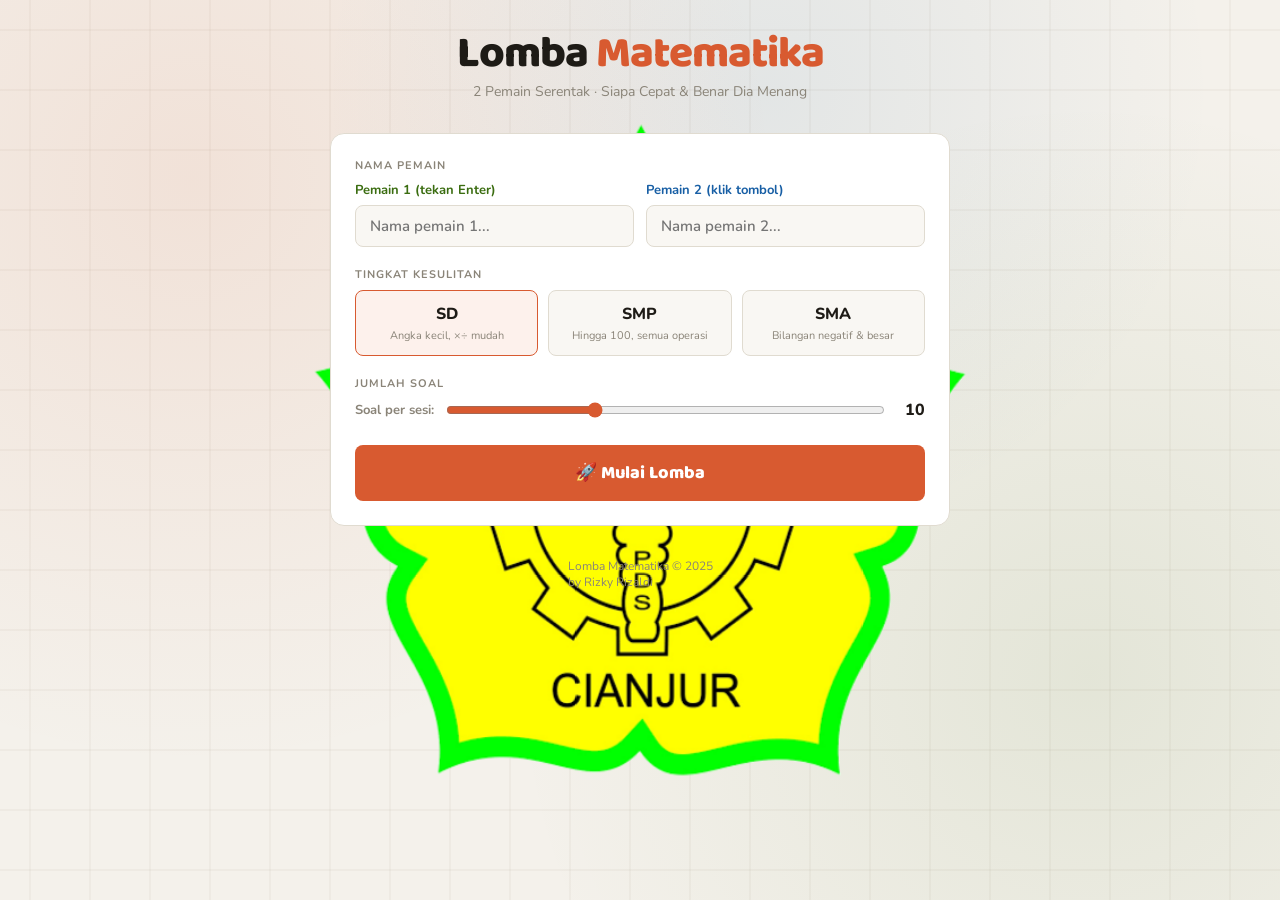
==== index.html @ 69405407 "Update index.html" ====
<!DOCTYPE html>
<html lang="id">
<head>
  <meta charset="UTF-8" />
  <meta name="viewport" content="width=device-width, initial-scale=1.0" />
  <title>Lomba Matematika</title>
  <link href="https://fonts.googleapis.com/css2?family=Nunito:wght@400;600;700;800;900&family=Baloo+2:wght@700;800&display=swap" rel="stylesheet" />
  <style>
    *, *::before, *::after { box-sizing: border-box; margin: 0; padding: 0; }

    :root {
      --bg:       #f4f1eb;
      --surface:  #ffffff;
      --surface2: #f9f7f3;
      --border:   #e0dbd0;
      --text:     #1e1b16;
      --muted:    #8a8478;
      --p1:       #3B6D11;
      --p1-light: #EAF3DE;
      --p1-mid:   #639922;
      --p2:       #185FA5;
      --p2-light: #E6F1FB;
      --p2-mid:   #378ADD;
      --correct:  #1D9E75;
      --wrong:    #E24B4A;
      --accent:   #D85A30;
      --radius:   14px;
      --radius-sm:8px;
    }

    body {
      font-family: 'Nunito', sans-serif;
      background-color: #f4f1eb;
      background-image:
        radial-gradient(circle at 15% 20%, rgba(216,90,48,0.10) 0%, transparent 45%),
        radial-gradient(circle at 85% 75%, rgba(59,109,17,0.09) 0%, transparent 45%),
        radial-gradient(circle at 60% 10%, rgba(24,95,165,0.08) 0%, transparent 40%),
        url("data:image/svg+xml,%3Csvg width='60' height='60' viewBox='0 0 60 60' xmlns='http://www.w3.org/2000/svg'%3E%3Cg fill='none' stroke='%23c9c3b5' stroke-width='0.7' stroke-opacity='0.45'%3E%3Cpath d='M0 30h60M30 0v60'/%3E%3C/g%3E%3C/svg%3E");
      color: var(--text);
      min-height: 100vh;
      display: flex;
      flex-direction: column;
      align-items: center;
      padding: 2rem 1rem 4rem;
    }

    header { text-align: center; margin-bottom: 2rem; }
    header h1 {
      font-family: 'Baloo 2', cursive;
      font-size: clamp(26px, 6vw, 44px);
      font-weight: 800;
      letter-spacing: -1px;
      line-height: 1;
    }
    header h1 span { color: var(--accent); }
    header p { font-size: 14px; color: var(--muted); margin-top: 6px; }

    .card {
      background: var(--surface);
      border: 1px solid var(--border);
      border-radius: var(--radius);
      padding: 1.5rem;
      width: 100%;
      max-width: 620px;
    }

    .section-label {
      font-size: 11px; font-weight: 700;
      text-transform: uppercase; letter-spacing: 0.09em;
      color: var(--muted); margin-bottom: 8px;
    }

    input[type="text"], input[type="number"] {
      width: 100%; padding: 10px 14px;
      font-family: 'Nunito', sans-serif; font-size: 15px; font-weight: 600;
      border: 1.5px solid var(--border); border-radius: var(--radius-sm);
      background: var(--surface2); color: var(--text);
      outline: none; transition: border-color 0.15s;
    }
    input[type="text"]:focus, input[type="number"]:focus { border-color: var(--accent); }
    input[type="range"] { flex:1; accent-color: var(--accent); cursor: pointer; }

    /* SETUP */
    .name-row { display:grid; grid-template-columns:1fr 1fr; gap:12px; margin-bottom:1.25rem; }
    .name-col label { display:block; font-size:13px; font-weight:700; margin-bottom:6px; }
    .name-col.p1 label { color:var(--p1); }
    .name-col.p2 label { color:var(--p2); }

    .level-grid { display:grid; grid-template-columns:repeat(3,1fr); gap:10px; margin-bottom:1.25rem; }
    .level-btn {
      border:1.5px solid var(--border); border-radius:var(--radius-sm);
      padding:12px 8px; cursor:pointer; text-align:center;
      background:var(--surface2); transition:all 0.15s; user-select:none;
    }
    .level-btn:hover { border-color:#aaa; background:#f0ede6; }
    .level-btn.selected { border-color:var(--accent); background:#fdf1ec; }
    .level-btn .lvl-name { font-size:16px; font-weight:800; }
    .level-btn .lvl-desc { font-size:11px; color:var(--muted); margin-top:3px; line-height:1.4; }

    .rounds-row { display:flex; align-items:center; gap:12px; margin-bottom:1.5rem; }
    .rounds-row label { font-size:13px; font-weight:700; color:var(--muted); white-space:nowrap; }
    .rounds-val { font-size:16px; font-weight:800; min-width:28px; text-align:right; }

    .btn-primary {
      width:100%; padding:14px;
      font-family:'Baloo 2',cursive; font-size:18px; font-weight:800;
      color:#fff; background:var(--accent); border:none;
      border-radius:var(--radius-sm); cursor:pointer;
      transition:background 0.15s, transform 0.1s;
    }
    .btn-primary:hover { background:#c04d26; }
    .btn-primary:active { transform:scale(0.98); }

    /* GAME */
    .score-bar {
      display:grid; grid-template-columns:1fr auto 1fr;
      align-items:center; gap:10px; margin-bottom:1rem;
    }
    .score-cell {
      border-radius:var(--radius-sm); padding:10px 14px;
      text-align:center; border:2px solid transparent;
      transition:border-color 0.25s, background 0.25s;
    }
    .score-cell.p1 { background:var(--p1-light); }
    .score-cell.p2 { background:var(--p2-light); }
    .score-cell.correct-flash { background:#C8EFDF !important; border-color:var(--correct) !important; }
    .score-cell.wrong-flash   { background:#FDDEDE !important; border-color:var(--wrong) !important; }
    .score-cell .sc-name { font-size:13px; font-weight:700; }
    .score-cell.p1 .sc-name { color:var(--p1); }
    .score-cell.p2 .sc-name { color:var(--p2); }
    .score-cell .sc-num { font-family:'Baloo 2',cursive; font-size:38px; font-weight:800; line-height:1.1; }

    .vs-box { font-family:'Baloo 2',cursive; font-size:20px; font-weight:800; color:var(--muted); text-align:center; }

    .question-area {
      background:var(--surface2); border:1px solid var(--border);
      border-radius:var(--radius); padding:1.25rem 1.5rem;
      text-align:center; margin-bottom:0.75rem;
    }
    .round-info { font-size:12px; color:var(--muted); margin-bottom:6px; }
    .question-text {
      font-family:'Baloo 2',cursive;
      font-size:clamp(30px, 9vw, 46px);
      font-weight:800; margin-bottom:12px;
    }
    .timer-bg { height:8px; background:var(--border); border-radius:4px; overflow:hidden; }
    .timer-fill { height:100%; background:var(--correct); border-radius:4px; transition:width 0.1s linear, background 0.3s; }
    .timer-fill.danger { background:var(--wrong); }

    .feedback {
      min-height:22px; text-align:center;
      font-size:14px; font-weight:700; color:var(--muted);
      margin-bottom:0.75rem;
    }

    /* DUAL ANSWER */
    .dual-answer { display:grid; grid-template-columns:1fr 1fr; gap:12px; }

    .answer-col { display:flex; flex-direction:column; gap:8px; }

    .answer-col-label {
      font-size:12px; font-weight:800;
      text-transform:uppercase; letter-spacing:0.07em;
      text-align:center;
    }
    .answer-col.p1 .answer-col-label { color:var(--p1); }
    .answer-col.p2 .answer-col-label { color:var(--p2); }

    .answer-col input {
      font-size:22px; font-weight:800;
      text-align:center; padding:12px 8px;
    }
    .answer-col.p1 input:focus { border-color:var(--p1-mid); }
    .answer-col.p2 input:focus { border-color:var(--p2-mid); }

    .btn-submit {
      padding:11px 8px;
      font-family:'Baloo 2',cursive; font-size:15px; font-weight:800;
      color:#fff; border:none; border-radius:var(--radius-sm);
      cursor:pointer; transition:background 0.15s, transform 0.1s;
    }
    .btn-submit:active { transform:scale(0.97); }
    .answer-col.p1 .btn-submit { background:var(--p1); }
    .answer-col.p1 .btn-submit:hover { background:#2d5209; }
    .answer-col.p2 .btn-submit { background:var(--p2); }
    .answer-col.p2 .btn-submit:hover { background:#0e4880; }
    .btn-submit:disabled { opacity:0.38; cursor:default; }

    .key-hint { font-size:11px; color:var(--muted); text-align:center; font-weight:600; }

    /* RESULT */
    .winner-section { text-align:center; padding:1rem 0 1.25rem; }
    .trophy { font-size:48px; margin-bottom:8px; }
    .winner-name { font-family:'Baloo 2',cursive; font-size:28px; font-weight:800; }
    .winner-sub { font-size:14px; color:var(--muted); margin-top:4px; }
    .divider { border:none; border-top:1px solid var(--border); margin:1rem 0; }

    .result-scores { display:grid; grid-template-columns:1fr 1fr; gap:12px; margin-bottom:1rem; }
    .result-panel {
      border-radius:var(--radius-sm); padding:1rem;
      text-align:center; border:2px solid transparent;
    }
    .result-panel.p1 { background:var(--p1-light); }
    .result-panel.p2 { background:var(--p2-light); }
    .result-panel.winner-panel.p1 { border-color:var(--p1-mid); }
    .result-panel.winner-panel.p2 { border-color:var(--p2-mid); }
    .result-panel .rp-name { font-size:13px; font-weight:700; }
    .result-panel.p1 .rp-name { color:var(--p1); }
    .result-panel.p2 .rp-name { color:var(--p2); }
    .result-panel .rp-score { font-family:'Baloo 2',cursive; font-size:40px; font-weight:800; }
    .result-panel .rp-label { font-size:11px; color:var(--muted); font-weight:600; }

    .history-title { font-size:12px; font-weight:700; text-transform:uppercase; letter-spacing:0.07em; color:var(--muted); margin-bottom:8px; }
    .history-list {
      max-height:220px; overflow-y:auto;
      border:1px solid var(--border); border-radius:var(--radius-sm);
      margin-bottom:1rem;
    }
    .history-item {
      display:grid;
      grid-template-columns: 1.8rem 1fr 5.5rem 5.5rem;
      align-items:center; gap:6px;
      padding:7px 12px; font-size:12px; font-weight:600;
      border-bottom:1px solid var(--border);
    }
    .history-item:last-child { border-bottom:none; }
    .history-item:nth-child(even) { background:var(--surface2); }
    .hi-round { color:var(--muted); }
    .hi-cell {
      text-align:center; padding:3px 6px;
      border-radius:4px; font-size:11px; font-weight:800;
    }
    .hi-correct { background:var(--p1-light); color:var(--p1); }
    .hi-wrong   { background:#FDDEDE; color:var(--wrong); }
    .hi-none    { background:var(--surface2); color:var(--muted); }
    .hi-win     { background:#fff3cd; color:#7a5a00; }

    footer { margin-top:2rem; font-size:12px; color:var(--muted); }

    @media (max-width:420px) {
      .name-row, .level-grid { grid-template-columns:1fr; }
      .dual-answer { grid-template-columns:1fr; }
      .history-item { grid-template-columns:1.5rem 1fr 4.5rem 4.5rem; }
    }

    body::before {
      content: '';
      position: fixed;
      inset: 0;
      background-image: url('[data-uri]');
      background-repeat: no-repeat;
      background-size: 650px 650px;
      background-position: center center;
      opacity: 1;
      pointer-events: none;
      z-index: 0;
    }
    body > * { position: relative; z-index: 1; }
  </style>
</head>
<body>

<header>
  <h1>Lomba <span>Matematika</span></h1>
  <p>2 Pemain Serentak · Siapa Cepat &amp; Benar Dia Menang</p>
</header>

<!-- ── SETUP ── -->
<div class="card" id="screen-setup">
  <p class="section-label">Nama Pemain</p>
  <div class="name-row">
    <div class="name-col p1">
      <label>Pemain 1 (tekan Enter)</label>
      <input type="text" id="name1" placeholder="Nama pemain 1..." />
    </div>
    <div class="name-col p2">
      <label>Pemain 2 (klik tombol)</label>
      <input type="text" id="name2" placeholder="Nama pemain 2..." />
    </div>
  </div>

  <p class="section-label">Tingkat Kesulitan</p>
  <div class="level-grid">
    <div class="level-btn selected" id="lvl-sd" onclick="selectLevel('sd')">
      <div class="lvl-name">SD</div>
      <div class="lvl-desc">Angka kecil, ×÷ mudah</div>
    </div>
    <div class="level-btn" id="lvl-smp" onclick="selectLevel('smp')">
      <div class="lvl-name">SMP</div>
      <div class="lvl-desc">Hingga 100, semua operasi</div>
    </div>
    <div class="level-btn" id="lvl-sma" onclick="selectLevel('sma')">
      <div class="lvl-name">SMA</div>
      <div class="lvl-desc">Bilangan negatif &amp; besar</div>
    </div>
  </div>

  <p class="section-label">Jumlah Soal</p>
  <div class="rounds-row">
    <label>Soal per sesi:</label>
    <input type="range" id="rounds-slider" min="5" max="20" step="5" value="10"
           oninput="document.getElementById('rounds-out').textContent=this.value" />
    <span class="rounds-val" id="rounds-out">10</span>
  </div>

  <button class="btn-primary" onclick="startGame()">🚀 Mulai Lomba</button>
</div>

<!-- ── GAME ── -->
<div class="card" id="screen-game" style="display:none;">

  <div class="score-bar">
    <div class="score-cell p1" id="panel1">
      <p class="sc-name" id="panel-name1">Pemain 1</p>
      <p class="sc-num" id="score1">0</p>
    </div>
    <div class="vs-box">VS</div>
    <div class="score-cell p2" id="panel2">
      <p class="sc-name" id="panel-name2">Pemain 2</p>
      <p class="sc-num" id="score2">0</p>
    </div>
  </div>

  <div class="question-area">
    <p class="round-info" id="round-info">Soal 1 / 10</p>
    <p class="question-text" id="question-text">?</p>
    <div class="timer-bg"><div class="timer-fill" id="timer-fill" style="width:100%"></div></div>
  </div>

  <p class="feedback" id="feedback"></p>

  <div class="dual-answer">
    <!-- Player 1 -->
    <div class="answer-col p1">
      <p class="answer-col-label" id="col-label1">Pemain 1</p>
      <input type="number" id="input1" placeholder="Jawaban..." autocomplete="off"
             onkeydown="if(event.key==='Enter') submitAnswer(0)" />
      <button class="btn-submit" id="btn1" onclick="submitAnswer(0)">✓ Jawab</button>
      <p class="key-hint">tekan Enter untuk menjawab</p>
    </div>
    <!-- Player 2 -->
    <div class="answer-col p2">
      <p class="answer-col-label" id="col-label2">Pemain 2</p>
      <input type="number" id="input2" placeholder="Jawaban..." autocomplete="off"
             onkeydown="if(event.key==='Enter') submitAnswer(1)" />
      <button class="btn-submit" id="btn2" onclick="submitAnswer(1)">✓ Jawab</button>
      <p class="key-hint">klik tombol untuk menjawab</p>
    </div>
  </div>
</div>

<!-- ── RESULT ── -->
<div class="card" id="screen-result" style="display:none;">
  <div class="winner-section">
    <div class="trophy" id="trophy-icon">🏆</div>
    <p class="winner-name" id="winner-name">—</p>
    <p class="winner-sub" id="winner-sub">—</p>
  </div>
  <hr class="divider" />
  <div class="result-scores">
    <div class="result-panel p1" id="res-panel1">
      <p class="rp-name" id="res-name1">P1</p>
      <p class="rp-score" id="res-score1">0</p>
      <p class="rp-label">poin</p>
    </div>
    <div class="result-panel p2" id="res-panel2">
      <p class="rp-name" id="res-name2">P2</p>
      <p class="rp-score" id="res-score2">0</p>
      <p class="rp-label">poin</p>
    </div>
  </div>

  <p class="history-title">Riwayat Per Soal</p>
  <div class="history-list" id="history-list"></div>

  <button class="btn-primary" onclick="resetGame()">🔄 Main Lagi</button>
</div>

<footer>Lomba Matematika &copy; 2025<br>by Rizky Rizaldi</footer>

<script>
  var level        = 'sd';
  var totalRounds  = 10;
  var scores       = [0, 0];
  var names        = ['Pemain 1', 'Pemain 2'];
  var currentRound = 0;
  var correctAnswer= 0;
  var timerInterval= null;
  var timeLeft     = 0;
  var maxTime      = 15;
  var gameHistory  = [];
  var answered     = [null, null]; // null | 'correct' | 'wrong'
  var roundDone    = false;

  // ── AUDIO ──────────────────────────────────────────────────────────────────
  var audioCtx = null;
  function getAudioCtx() {
    if (!audioCtx) audioCtx = new (window.AudioContext || window.webkitAudioContext)();
    return audioCtx;
  }

  function playCorrect() {
    var ctx = getAudioCtx();
    [[523.25, 0, 0.08], [783.99, 0.09, 0.18], [1046.5, 0.2, 0.38]].forEach(function(n) {
      var osc = ctx.createOscillator();
      var gain = ctx.createGain();
      osc.connect(gain); gain.connect(ctx.destination);
      osc.type = 'sine';
      osc.frequency.setValueAtTime(n[0], ctx.currentTime + n[1]);
      gain.gain.setValueAtTime(0.35, ctx.currentTime + n[1]);
      gain.gain.exponentialRampToValueAtTime(0.001, ctx.currentTime + n[2]);
      osc.start(ctx.currentTime + n[1]);
      osc.stop(ctx.currentTime + n[2]);
    });
  }

  function playWrong() {
    var ctx = getAudioCtx();
    [[220, 0, 0.12], [180, 0.1, 0.28]].forEach(function(n) {
      var osc = ctx.createOscillator();
      var gain = ctx.createGain();
      osc.connect(gain); gain.connect(ctx.destination);
      osc.type = 'sawtooth';
      osc.frequency.setValueAtTime(n[0], ctx.currentTime + n[1]);
      gain.gain.setValueAtTime(0.25, ctx.currentTime + n[1]);
      gain.gain.exponentialRampToValueAtTime(0.001, ctx.currentTime + n[2]);
      osc.start(ctx.currentTime + n[1]);
      osc.stop(ctx.currentTime + n[2]);
    });
  }

  function playTimeUp() {
    var ctx = getAudioCtx();
    [[440, 0, 0.15], [349.23, 0.18, 0.4]].forEach(function(n) {
      var osc = ctx.createOscillator();
      var gain = ctx.createGain();
      osc.connect(gain); gain.connect(ctx.destination);
      osc.type = 'triangle';
      osc.frequency.setValueAtTime(n[0], ctx.currentTime + n[1]);
      gain.gain.setValueAtTime(0.28, ctx.currentTime + n[1]);
      gain.gain.exponentialRampToValueAtTime(0.001, ctx.currentTime + n[2]);
      osc.start(ctx.currentTime + n[1]);
      osc.stop(ctx.currentTime + n[2]);
    });
  }
  // ───────────────────────────────────────────────────────────────────────────


  function selectLevel(l) {
    level = l;
    ['sd','smp','sma'].forEach(function(x) {
      document.getElementById('lvl-'+x).classList.remove('selected');
    });
    document.getElementById('lvl-'+l).classList.add('selected');
  }

  function startGame() {
    names[0]     = document.getElementById('name1').value.trim() || 'Pemain 1';
    names[1]     = document.getElementById('name2').value.trim() || 'Pemain 2';
    totalRounds  = parseInt(document.getElementById('rounds-slider').value);
    scores       = [0, 0];
    currentRound = 0;
    gameHistory  = [];

    document.getElementById('panel-name1').textContent = names[0];
    document.getElementById('panel-name2').textContent = names[1];
    document.getElementById('col-label1').textContent  = names[0];
    document.getElementById('col-label2').textContent  = names[1];
    document.getElementById('score1').textContent = '0';
    document.getElementById('score2').textContent = '0';

    showScreen('screen-game');
    nextQuestion();
  }

  function rand(min, max) { return Math.floor(Math.random()*(max-min+1))+min; }

  function generateQuestion() {
    var ops = ['+','-','×','÷'];
    var op  = ops[Math.floor(Math.random()*4)];
    var a, b, ans;
    if (level === 'sd') {
      if (op==='+')      { a=rand(1,20);  b=rand(1,20);  ans=a+b; }
      else if (op==='-') { a=rand(5,20);  b=rand(1,a);   ans=a-b; }
      else if (op==='×') { a=rand(1,9);   b=rand(1,9);   ans=a*b; }
      else               { b=rand(1,9);   ans=rand(1,9); a=b*ans; }
    } else if (level === 'smp') {
      if (op==='+')      { a=rand(10,100); b=rand(10,100); ans=a+b; }
      else if (op==='-') { a=rand(20,100); b=rand(10,a);   ans=a-b; }
      else if (op==='×') { a=rand(2,15);   b=rand(2,15);   ans=a*b; }
      else               { b=rand(2,12);   ans=rand(2,12); a=b*ans; }
    } else {
      if (op==='+')      { a=rand(-50,100); b=rand(-50,100); ans=a+b; }
      else if (op==='-') { a=rand(-50,100); b=rand(-50,100); ans=a-b; }
      else if (op==='×') { a=rand(-15,15);  b=rand(-15,15);  ans=a*b; }
      else               { b=rand(2,15);    ans=rand(-12,12); a=b*ans; }
    }
    return { text: a+' '+op+' '+b+' = ?', answer: ans };
  }

  function nextQuestion() {
    if (currentRound >= totalRounds) { showResult(); return; }
    var q     = generateQuestion();
    correctAnswer = q.answer;
    currentRound++;
    answered  = [null, null];
    roundDone = false;

    document.getElementById('round-info').textContent    = 'Soal '+currentRound+' / '+totalRounds;
    document.getElementById('question-text').textContent = q.text;
    document.getElementById('feedback').textContent      = '';
    document.getElementById('feedback').style.color      = '';

    for (var i = 0; i < 2; i++) {
      var inp = document.getElementById('input'+(i+1));
      var btn = document.getElementById('btn'+(i+1));
      inp.value         = '';
      inp.disabled      = false;
      inp.style.borderColor = '';
      inp.style.background  = '';
      btn.disabled      = false;
      btn.textContent   = '✓ Jawab';
    }
    document.getElementById('panel1').className = 'score-cell p1';
    document.getElementById('panel2').className = 'score-cell p2';

    document.getElementById('input1').focus();
    startTimer();
  }

  function startTimer() {
    clearInterval(timerInterval);
    maxTime  = level==='sd' ? 20 : level==='smp' ? 15 : 12;
    timeLeft = maxTime;
    var fill = document.getElementById('timer-fill');
    fill.style.width = '100%';
    fill.classList.remove('danger');

    timerInterval = setInterval(function() {
      timeLeft -= 0.1;
      var pct = Math.max(0, (timeLeft/maxTime)*100);
      fill.style.width = pct+'%';
      if (pct < 30) fill.classList.add('danger');
      if (timeLeft <= 0) {
        clearInterval(timerInterval);
        timeUp();
      }
    }, 100);
  }

  function timeUp() {
    if (roundDone) return;
    roundDone = true;

    // kunci semua input langsung
    for (var i = 0; i < 2; i++) {
      if (answered[i] !== 'correct') markPlayer(i, false);
    }

    // tampilkan jawaban sebentar lalu langsung ganti soal
    var fb = document.getElementById('feedback');
    playTimeUp();
    fb.textContent = '⏱ Waktu habis!   |   Jawaban: ' + correctAnswer;
    fb.style.color = 'var(--wrong)';

    gameHistory.push({
      round: currentRound,
      q: document.getElementById('question-text').textContent,
      r: [answered[0], answered[1]],
      winner: null,
      answer: correctAnswer
    });

    setTimeout(function() {
      document.getElementById('panel1').className = 'score-cell p1';
      document.getElementById('panel2').className = 'score-cell p2';
      nextQuestion();
    }, 500);
  }

  function submitAnswer(playerIdx) {
    // Sudah benar sebelumnya? Kunci permanen
    if (answered[playerIdx] === 'correct') return;
    var inp = document.getElementById('input'+(playerIdx+1));
    var val = inp.value.trim();
    if (val === '') return;

    var isCorrect = parseInt(val) === correctAnswer;

    if (isCorrect) {
      playCorrect();
      markPlayer(playerIdx, true);
      clearInterval(timerInterval);
      finishRound(false);
    } else {
      playWrong();
      // Tandai merah sebentar lalu biarkan coba lagi
      inp.style.borderColor = 'var(--wrong)';
      inp.style.background  = '#FCEBEB';
      inp.value = '';
      // Catat sudah pernah salah (untuk riwayat), tapi tetap boleh jawab lagi
      if (answered[playerIdx] === null) answered[playerIdx] = 'wrong';
    }
  }

  function markPlayer(idx, correct) {
    answered[idx] = correct ? 'correct' : 'wrong';
    var inp = document.getElementById('input'+(idx+1));
    var btn = document.getElementById('btn'+(idx+1));
    inp.disabled = true;
    btn.disabled = true;
    inp.style.borderColor = correct ? 'var(--correct)' : 'var(--wrong)';
    inp.style.background  = correct ? '#E1F5EE' : '#FCEBEB';
    btn.textContent = correct ? '✓' : '✗';
    var panel = document.getElementById('panel'+(idx+1));
    panel.classList.add(correct ? 'correct-flash' : 'wrong-flash');
  }

  function finishRound(timeout) {
    if (roundDone) return;
    roundDone = true;

    var p0c = answered[0] === 'correct';
    var p1c = answered[1] === 'correct';
    var winner = null;

    if (p0c && !p1c) { scores[0]++; winner = 0; }
    else if (p1c && !p0c) { scores[1]++; winner = 1; }

    document.getElementById('score1').textContent = scores[0];
    document.getElementById('score2').textContent = scores[1];

    var fb = document.getElementById('feedback');
    if (winner !== null) {
      fb.textContent = '⚡ '+names[winner]+' paling cepat! +1 poin   |   Jawaban: '+correctAnswer;
      fb.style.color = winner===0 ? 'var(--p1)' : 'var(--p2)';
    } else if (p0c && p1c) {
      fb.textContent = '🤝 Dua-duanya benar!   |   Jawaban: '+correctAnswer;
      fb.style.color = 'var(--correct)';
    } else {
      fb.textContent = (timeout ? '⏱ Waktu habis!' : '✗ Dua-duanya salah!') + '   |   Jawaban: '+correctAnswer;
      fb.style.color = 'var(--wrong)';
    }

    // Kunci semua pemain yang belum benar (null = tidak jawab, 'wrong' = masih coba)
    for (var i = 0; i < 2; i++) {
      if (answered[i] !== 'correct') markPlayer(i, false);
    }

    gameHistory.push({
      round: currentRound,
      q: document.getElementById('question-text').textContent,
      r: [answered[0], answered[1]],
      winner: winner,
      answer: correctAnswer
    });

    setTimeout(function() {
      document.getElementById('panel1').className = 'score-cell p1';
      document.getElementById('panel2').className = 'score-cell p2';
      nextQuestion();
    }, 500);
  }

  function showResult() {
    document.getElementById('res-name1').textContent  = names[0];
    document.getElementById('res-name2').textContent  = names[1];
    document.getElementById('res-score1').textContent = scores[0];
    document.getElementById('res-score2').textContent = scores[1];

    var rp1 = document.getElementById('res-panel1');
    var rp2 = document.getElementById('res-panel2');
    rp1.classList.remove('winner-panel');
    rp2.classList.remove('winner-panel');

    var icon, wName, wSub;
    if (scores[0] > scores[1]) {
      icon='🏆'; wName=names[0]+' Menang!';
      wSub='Unggul '+scores[0]+' vs '+scores[1]+' poin';
      rp1.classList.add('winner-panel');
    } else if (scores[1] > scores[0]) {
      icon='🏆'; wName=names[1]+' Menang!';
      wSub='Unggul '+scores[1]+' vs '+scores[0]+' poin';
      rp2.classList.add('winner-panel');
    } else {
      icon='🤝'; wName='Seri!';
      wSub='Kedua pemain sama-sama '+scores[0]+' poin';
    }

    document.getElementById('trophy-icon').textContent = icon;
    document.getElementById('winner-name').textContent  = wName;
    document.getElementById('winner-sub').textContent   = wSub;

    function cell(r, isWinner) {
      if (r === 'correct') return '<span class="hi-cell '+(isWinner?'hi-win':'hi-correct')+'">'+(isWinner?'⚡ Menang':'✓ Benar')+'</span>';
      if (r === 'wrong')   return '<span class="hi-cell hi-wrong">✗ Salah</span>';
      return '<span class="hi-cell hi-none">—</span>';
    }

    var list = document.getElementById('history-list');
    list.innerHTML =
      '<div class="history-item" style="background:var(--surface2);font-size:11px;font-weight:800;">' +
        '<span class="hi-round">#</span>' +
        '<span>Soal</span>' +
        '<span style="text-align:center;color:var(--p1);">'+names[0]+'</span>' +
        '<span style="text-align:center;color:var(--p2);">'+names[1]+'</span>' +
      '</div>' +
      gameHistory.map(function(h) {
        return '<div class="history-item">'+
          '<span class="hi-round">'+h.round+'</span>'+
          '<span style="font-weight:700;">'+h.q+'</span>'+
          cell(h.r[0], h.winner===0)+
          cell(h.r[1], h.winner===1)+
        '</div>';
      }).join('');

    showScreen('screen-result');
  }

  function resetGame() {
    clearInterval(timerInterval);
    showScreen('screen-setup');
  }

  function showScreen(id) {
    ['screen-setup','screen-game','screen-result'].forEach(function(s) {
      document.getElementById(s).style.display = 'none';
    });
    document.getElementById(id).style.display = 'block';
  }


</body>
</html>
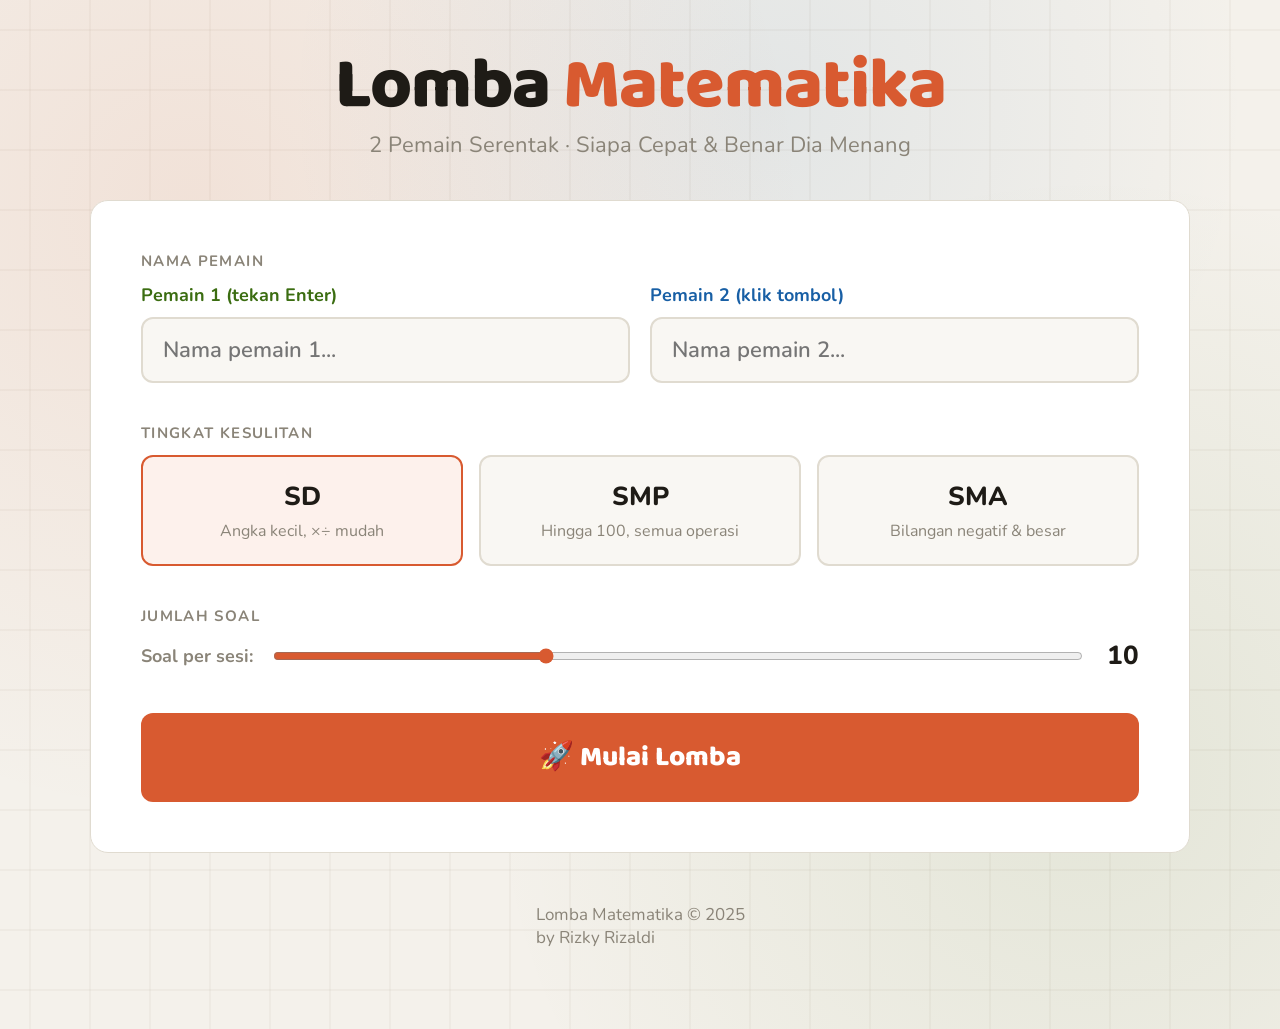
==== commit e66401eb: "Add files via upload" ====
--- a/index.html
+++ b/index.html
@@ -2,8 +2,8 @@
 <html lang="id">
 <head>
   <meta charset="UTF-8" />
-  <meta name="viewport" content="width=device-width, initial-scale=1.0" />
-  <title>Lomba Matematika</title>
+  <meta name="viewport" content="width=1280, initial-scale=1.0" />
+  <title>Lomba Matematika — TV Mode</title>
   <link href="https://fonts.googleapis.com/css2?family=Nunito:wght@400;600;700;800;900&family=Baloo+2:wght@700;800&display=swap" rel="stylesheet" />
   <style>
     *, *::before, *::after { box-sizing: border-box; margin: 0; padding: 0; }
@@ -24,8 +24,15 @@
       --correct:  #1D9E75;
       --wrong:    #E24B4A;
       --accent:   #D85A30;
-      --radius:   14px;
-      --radius-sm:8px;
+      --radius:   18px;
+      --radius-sm:12px;
+
+      /* TV scaling — semua ukuran diperbesar ~1.8x */
+      --tv-scale: 1;
+    }
+
+    html {
+      font-size: 20px; /* base font naik dari 16px → 20px */
     }
 
     body {
@@ -41,69 +48,69 @@
       display: flex;
       flex-direction: column;
       align-items: center;
-      padding: 2rem 1rem 4rem;
+      padding: 2.5rem 1.5rem 4rem;
     }
 
     header { text-align: center; margin-bottom: 2rem; }
     header h1 {
       font-family: 'Baloo 2', cursive;
-      font-size: clamp(26px, 6vw, 44px);
+      font-size: clamp(42px, 6vw, 72px);
       font-weight: 800;
       letter-spacing: -1px;
       line-height: 1;
     }
     header h1 span { color: var(--accent); }
-    header p { font-size: 14px; color: var(--muted); margin-top: 6px; }
+    header p { font-size: 22px; color: var(--muted); margin-top: 8px; }
 
     .card {
       background: var(--surface);
-      border: 1px solid var(--border);
+      border: 1.5px solid var(--border);
       border-radius: var(--radius);
-      padding: 1.5rem;
+      padding: 2.5rem;
       width: 100%;
-      max-width: 620px;
+      max-width: 1100px;
     }
 
     .section-label {
-      font-size: 11px; font-weight: 700;
+      font-size: 15px; font-weight: 700;
       text-transform: uppercase; letter-spacing: 0.09em;
-      color: var(--muted); margin-bottom: 8px;
+      color: var(--muted); margin-bottom: 12px;
     }
 
     input[type="text"], input[type="number"] {
-      width: 100%; padding: 10px 14px;
-      font-family: 'Nunito', sans-serif; font-size: 15px; font-weight: 600;
-      border: 1.5px solid var(--border); border-radius: var(--radius-sm);
+      width: 100%; padding: 16px 20px;
+      font-family: 'Nunito', sans-serif; font-size: 22px; font-weight: 600;
+      border: 2px solid var(--border); border-radius: var(--radius-sm);
       background: var(--surface2); color: var(--text);
       outline: none; transition: border-color 0.15s;
     }
     input[type="text"]:focus, input[type="number"]:focus { border-color: var(--accent); }
-    input[type="range"] { flex:1; accent-color: var(--accent); cursor: pointer; }
+    input[type="range"] { flex:1; accent-color: var(--accent); cursor: pointer; height: 8px; }
 
     /* SETUP */
-    .name-row { display:grid; grid-template-columns:1fr 1fr; gap:12px; margin-bottom:1.25rem; }
-    .name-col label { display:block; font-size:13px; font-weight:700; margin-bottom:6px; }
+    .name-row { display:grid; grid-template-columns:1fr 1fr; gap:20px; margin-bottom:2rem; }
+    .name-col label { display:block; font-size:18px; font-weight:700; margin-bottom:10px; }
     .name-col.p1 label { color:var(--p1); }
     .name-col.p2 label { color:var(--p2); }
 
-    .level-grid { display:grid; grid-template-columns:repeat(3,1fr); gap:10px; margin-bottom:1.25rem; }
+    .level-grid { display:grid; grid-template-columns:repeat(3,1fr); gap:16px; margin-bottom:2rem; }
     .level-btn {
-      border:1.5px solid var(--border); border-radius:var(--radius-sm);
-      padding:12px 8px; cursor:pointer; text-align:center;
+      border:2px solid var(--border); border-radius:var(--radius-sm);
+      padding:22px 12px; cursor:pointer; text-align:center;
       background:var(--surface2); transition:all 0.15s; user-select:none;
     }
     .level-btn:hover { border-color:#aaa; background:#f0ede6; }
     .level-btn.selected { border-color:var(--accent); background:#fdf1ec; }
-    .level-btn .lvl-name { font-size:16px; font-weight:800; }
-    .level-btn .lvl-desc { font-size:11px; color:var(--muted); margin-top:3px; line-height:1.4; }
-
-    .rounds-row { display:flex; align-items:center; gap:12px; margin-bottom:1.5rem; }
-    .rounds-row label { font-size:13px; font-weight:700; color:var(--muted); white-space:nowrap; }
-    .rounds-val { font-size:16px; font-weight:800; min-width:28px; text-align:right; }
+    .level-btn .lvl-name { font-size:26px; font-weight:800; }
+    .level-btn .lvl-desc { font-size:16px; color:var(--muted); margin-top:6px; line-height:1.4; }
+
+    .rounds-row { display:flex; align-items:center; gap:20px; margin-bottom:2rem; }
+    .rounds-row label { font-size:18px; font-weight:700; color:var(--muted); white-space:nowrap; }
+    .rounds-val { font-size:26px; font-weight:800; min-width:36px; text-align:right; }
 
     .btn-primary {
-      width:100%; padding:14px;
-      font-family:'Baloo 2',cursive; font-size:18px; font-weight:800;
+      width:100%; padding:22px;
+      font-family:'Baloo 2',cursive; font-size:28px; font-weight:800;
       color:#fff; background:var(--accent); border:none;
       border-radius:var(--radius-sm); cursor:pointer;
       transition:background 0.15s, transform 0.1s;
@@ -114,70 +121,116 @@
     /* GAME */
     .score-bar {
       display:grid; grid-template-columns:1fr auto 1fr;
-      align-items:center; gap:10px; margin-bottom:1rem;
+      align-items:center; gap:16px; margin-bottom:1.5rem;
     }
     .score-cell {
-      border-radius:var(--radius-sm); padding:10px 14px;
-      text-align:center; border:2px solid transparent;
+      border-radius:var(--radius-sm); padding:18px 20px;
+      text-align:center; border:3px solid transparent;
       transition:border-color 0.25s, background 0.25s;
     }
     .score-cell.p1 { background:var(--p1-light); }
     .score-cell.p2 { background:var(--p2-light); }
     .score-cell.correct-flash { background:#C8EFDF !important; border-color:var(--correct) !important; }
     .score-cell.wrong-flash   { background:#FDDEDE !important; border-color:var(--wrong) !important; }
-    .score-cell .sc-name { font-size:13px; font-weight:700; }
+    .score-cell .sc-name { font-size:20px; font-weight:700; }
     .score-cell.p1 .sc-name { color:var(--p1); }
     .score-cell.p2 .sc-name { color:var(--p2); }
-    .score-cell .sc-num { font-family:'Baloo 2',cursive; font-size:38px; font-weight:800; line-height:1.1; }
-
-    .vs-box { font-family:'Baloo 2',cursive; font-size:20px; font-weight:800; color:var(--muted); text-align:center; }
+    .score-cell .sc-num { font-family:'Baloo 2',cursive; font-size:72px; font-weight:800; line-height:1.1; }
+
+    .vs-box { font-family:'Baloo 2',cursive; font-size:32px; font-weight:800; color:var(--muted); text-align:center; }
 
     .question-area {
-      background:var(--surface2); border:1px solid var(--border);
-      border-radius:var(--radius); padding:1.25rem 1.5rem;
-      text-align:center; margin-bottom:0.75rem;
-    }
-    .round-info { font-size:12px; color:var(--muted); margin-bottom:6px; }
+      background:var(--surface2); border:1.5px solid var(--border);
+      border-radius:var(--radius); padding:2rem 2.5rem;
+      text-align:center; margin-bottom:1rem;
+    }
+    .round-info { font-size:18px; color:var(--muted); margin-bottom:8px; }
     .question-text {
       font-family:'Baloo 2',cursive;
-      font-size:clamp(30px, 9vw, 46px);
-      font-weight:800; margin-bottom:12px;
-    }
-    .timer-bg { height:8px; background:var(--border); border-radius:4px; overflow:hidden; }
-    .timer-fill { height:100%; background:var(--correct); border-radius:4px; transition:width 0.1s linear, background 0.3s; }
+      font-size:clamp(54px, 9vw, 86px);
+      font-weight:800; margin-bottom:16px;
+    }
+    .timer-bg { height:14px; background:var(--border); border-radius:7px; overflow:hidden; }
+    .timer-fill { height:100%; background:var(--correct); border-radius:7px; transition:width 0.1s linear, background 0.3s; }
     .timer-fill.danger { background:var(--wrong); }
 
     .feedback {
-      min-height:22px; text-align:center;
-      font-size:14px; font-weight:700; color:var(--muted);
-      margin-bottom:0.75rem;
-    }
-
-    /* DUAL ANSWER */
-    .dual-answer { display:grid; grid-template-columns:1fr 1fr; gap:12px; }
-
-    .answer-col { display:flex; flex-direction:column; gap:8px; }
+      min-height:34px; text-align:center;
+      font-size:22px; font-weight:700; color:var(--muted);
+      margin-bottom:1rem;
+    }
+
+    /* DUAL ANSWER — CALCULATOR KEYPAD */
+    .dual-answer { display:grid; grid-template-columns:1fr 1fr; gap:22px; }
+
+    .answer-col { display:flex; flex-direction:column; gap:10px; }
 
     .answer-col-label {
-      font-size:12px; font-weight:800;
+      font-size:18px; font-weight:800;
       text-transform:uppercase; letter-spacing:0.07em;
       text-align:center;
     }
     .answer-col.p1 .answer-col-label { color:var(--p1); }
     .answer-col.p2 .answer-col-label { color:var(--p2); }
 
-    .answer-col input {
-      font-size:22px; font-weight:800;
-      text-align:center; padding:12px 8px;
-    }
-    .answer-col.p1 input:focus { border-color:var(--p1-mid); }
-    .answer-col.p2 input:focus { border-color:var(--p2-mid); }
-
+    /* Calculator display screen */
+    .calc-display {
+      width:100%; min-height:80px;
+      font-family:'Baloo 2',cursive; font-size:44px; font-weight:800;
+      text-align:right; padding:12px 18px;
+      border-radius:var(--radius-sm);
+      border:3px solid var(--border);
+      background:var(--surface2);
+      color:var(--text);
+      letter-spacing:1px;
+      transition:border-color 0.2s, background 0.2s;
+      display:flex; align-items:center; justify-content:flex-end;
+      word-break:break-all; overflow:hidden;
+      box-sizing:border-box;
+    }
+    .calc-display.empty { color:var(--muted); font-size:24px; justify-content:center; }
+    .answer-col.p1 .calc-display { border-color:var(--p1-light); }
+    .answer-col.p2 .calc-display { border-color:var(--p2-light); }
+    .answer-col.p1 .calc-display.active { border-color:var(--p1-mid); background:#f0f7e8; }
+    .answer-col.p2 .calc-display.active { border-color:var(--p2-mid); background:#e6f1fb; }
+    .calc-display.correct-display { background:#E1F5EE !important; border-color:var(--correct) !important; }
+    .calc-display.wrong-display { background:#FCEBEB !important; border-color:var(--wrong) !important; }
+    .calc-display.disabled { opacity:0.75; }
+
+    /* Keypad grid */
+    .calc-keypad {
+      display:grid;
+      grid-template-columns:repeat(3, 1fr);
+      gap:10px;
+    }
+
+    .calc-key {
+      padding:22px 8px;
+      font-family:'Baloo 2',cursive; font-size:32px; font-weight:800;
+      border:2px solid var(--border); border-radius:var(--radius-sm);
+      background:var(--surface2); color:var(--text);
+      cursor:pointer; text-align:center;
+      user-select:none; -webkit-user-select:none;
+      transition:background 0.1s, transform 0.08s, border-color 0.1s;
+      line-height:1;
+    }
+    .calc-key:active { transform:scale(0.92); }
+    .calc-key:hover { background:#ede9e1; border-color:#bbb; }
+    .calc-key.key-zero { grid-column: span 2; }
+    .calc-key.key-del { background:#fff5e6; border-color:#f5c07a; color:#c05a00; }
+    .calc-key.key-del:hover { background:#ffe8c0; }
+    .calc-key.key-neg { background:#f0f4ff; border-color:#9ab0e0; color:#2a4880; font-size:22px; }
+    .calc-key.key-neg:hover { background:#dce6ff; }
+    .answer-col.p1 .calc-key.key-neg { color:var(--p1); border-color:var(--p1-light); }
+    .answer-col.p2 .calc-key.key-neg { color:var(--p2); border-color:var(--p2-light); }
+
+    /* Submit button spans full width */
     .btn-submit {
-      padding:11px 8px;
-      font-family:'Baloo 2',cursive; font-size:15px; font-weight:800;
+      padding:20px 8px;
+      font-family:'Baloo 2',cursive; font-size:26px; font-weight:800;
       color:#fff; border:none; border-radius:var(--radius-sm);
       cursor:pointer; transition:background 0.15s, transform 0.1s;
+      width:100%;
     }
     .btn-submit:active { transform:scale(0.97); }
     .answer-col.p1 .btn-submit { background:var(--p1); }
@@ -186,70 +239,62 @@
     .answer-col.p2 .btn-submit:hover { background:#0e4880; }
     .btn-submit:disabled { opacity:0.38; cursor:default; }
 
-    .key-hint { font-size:11px; color:var(--muted); text-align:center; font-weight:600; }
-
     /* RESULT */
-    .winner-section { text-align:center; padding:1rem 0 1.25rem; }
-    .trophy { font-size:48px; margin-bottom:8px; }
-    .winner-name { font-family:'Baloo 2',cursive; font-size:28px; font-weight:800; }
-    .winner-sub { font-size:14px; color:var(--muted); margin-top:4px; }
-    .divider { border:none; border-top:1px solid var(--border); margin:1rem 0; }
-
-    .result-scores { display:grid; grid-template-columns:1fr 1fr; gap:12px; margin-bottom:1rem; }
+    .winner-section { text-align:center; padding:1.5rem 0 2rem; }
+    .trophy { font-size:80px; margin-bottom:12px; }
+    .winner-name { font-family:'Baloo 2',cursive; font-size:48px; font-weight:800; }
+    .winner-sub { font-size:22px; color:var(--muted); margin-top:8px; }
+    .divider { border:none; border-top:1.5px solid var(--border); margin:1.5rem 0; }
+
+    .result-scores { display:grid; grid-template-columns:1fr 1fr; gap:20px; margin-bottom:1.5rem; }
     .result-panel {
-      border-radius:var(--radius-sm); padding:1rem;
-      text-align:center; border:2px solid transparent;
+      border-radius:var(--radius-sm); padding:1.5rem;
+      text-align:center; border:3px solid transparent;
     }
     .result-panel.p1 { background:var(--p1-light); }
     .result-panel.p2 { background:var(--p2-light); }
     .result-panel.winner-panel.p1 { border-color:var(--p1-mid); }
     .result-panel.winner-panel.p2 { border-color:var(--p2-mid); }
-    .result-panel .rp-name { font-size:13px; font-weight:700; }
+    .result-panel .rp-name { font-size:20px; font-weight:700; }
     .result-panel.p1 .rp-name { color:var(--p1); }
     .result-panel.p2 .rp-name { color:var(--p2); }
-    .result-panel .rp-score { font-family:'Baloo 2',cursive; font-size:40px; font-weight:800; }
-    .result-panel .rp-label { font-size:11px; color:var(--muted); font-weight:600; }
-
-    .history-title { font-size:12px; font-weight:700; text-transform:uppercase; letter-spacing:0.07em; color:var(--muted); margin-bottom:8px; }
+    .result-panel .rp-score { font-family:'Baloo 2',cursive; font-size:72px; font-weight:800; }
+    .result-panel .rp-label { font-size:18px; color:var(--muted); font-weight:600; }
+
+    .history-title { font-size:16px; font-weight:700; text-transform:uppercase; letter-spacing:0.07em; color:var(--muted); margin-bottom:12px; }
     .history-list {
-      max-height:220px; overflow-y:auto;
-      border:1px solid var(--border); border-radius:var(--radius-sm);
-      margin-bottom:1rem;
+      max-height:320px; overflow-y:auto;
+      border:1.5px solid var(--border); border-radius:var(--radius-sm);
+      margin-bottom:1.5rem;
     }
     .history-item {
       display:grid;
-      grid-template-columns: 1.8rem 1fr 5.5rem 5.5rem;
-      align-items:center; gap:6px;
-      padding:7px 12px; font-size:12px; font-weight:600;
+      grid-template-columns: 2.5rem 1fr 7rem 7rem;
+      align-items:center; gap:8px;
+      padding:12px 18px; font-size:18px; font-weight:600;
       border-bottom:1px solid var(--border);
     }
     .history-item:last-child { border-bottom:none; }
     .history-item:nth-child(even) { background:var(--surface2); }
     .hi-round { color:var(--muted); }
     .hi-cell {
-      text-align:center; padding:3px 6px;
-      border-radius:4px; font-size:11px; font-weight:800;
+      text-align:center; padding:5px 10px;
+      border-radius:6px; font-size:16px; font-weight:800;
     }
     .hi-correct { background:var(--p1-light); color:var(--p1); }
     .hi-wrong   { background:#FDDEDE; color:var(--wrong); }
     .hi-none    { background:var(--surface2); color:var(--muted); }
     .hi-win     { background:#fff3cd; color:#7a5a00; }
 
-    footer { margin-top:2rem; font-size:12px; color:var(--muted); }
-
-    @media (max-width:420px) {
-      .name-row, .level-grid { grid-template-columns:1fr; }
-      .dual-answer { grid-template-columns:1fr; }
-      .history-item { grid-template-columns:1.5rem 1fr 4.5rem 4.5rem; }
-    }
+    footer { margin-top:2.5rem; font-size:17px; color:var(--muted); }
 
     body::before {
       content: '';
       position: fixed;
       inset: 0;
-      background-image: url('[data-uri]');
+      background-image: url('[data-uri]');
       background-repeat: no-repeat;
-      background-size: 650px 650px;
+      background-size: 750px 750px;
       background-position: center center;
       opacity: 1;
       pointer-events: none;
@@ -330,21 +375,48 @@
   <p class="feedback" id="feedback"></p>
 
   <div class="dual-answer">
-    <!-- Player 1 -->
+    <!-- Player 1 — Calculator -->
     <div class="answer-col p1">
       <p class="answer-col-label" id="col-label1">Pemain 1</p>
-      <input type="number" id="input1" placeholder="Jawaban..." autocomplete="off"
-             onkeydown="if(event.key==='Enter') submitAnswer(0)" />
-      <button class="btn-submit" id="btn1" onclick="submitAnswer(0)">✓ Jawab</button>
-      <p class="key-hint">tekan Enter untuk menjawab</p>
-    </div>
-    <!-- Player 2 -->
+      <input type="number" id="input1" style="display:none" autocomplete="off" />
+      <div class="calc-display empty" id="display1">Jawaban...</div>
+      <div class="calc-keypad" id="keypad1">
+        <button class="calc-key" onclick="calcKey(0,'7')">7</button>
+        <button class="calc-key" onclick="calcKey(0,'8')">8</button>
+        <button class="calc-key" onclick="calcKey(0,'9')">9</button>
+        <button class="calc-key" onclick="calcKey(0,'4')">4</button>
+        <button class="calc-key" onclick="calcKey(0,'5')">5</button>
+        <button class="calc-key" onclick="calcKey(0,'6')">6</button>
+        <button class="calc-key" onclick="calcKey(0,'1')">1</button>
+        <button class="calc-key" onclick="calcKey(0,'2')">2</button>
+        <button class="calc-key" onclick="calcKey(0,'3')">3</button>
+        <button class="calc-key key-neg" onclick="calcKey(0,'±')">±</button>
+        <button class="calc-key key-zero" onclick="calcKey(0,'0')">0</button>
+        <button class="calc-key key-del" onclick="calcKey(0,'⌫')">⌫</button>
+      </div>
+      <button class="btn-submit" id="btn1" onclick="submitAnswer(0)">✓ Jawab (Enter)</button>
+    </div>
+
+    <!-- Player 2 — Calculator -->
     <div class="answer-col p2">
       <p class="answer-col-label" id="col-label2">Pemain 2</p>
-      <input type="number" id="input2" placeholder="Jawaban..." autocomplete="off"
-             onkeydown="if(event.key==='Enter') submitAnswer(1)" />
-      <button class="btn-submit" id="btn2" onclick="submitAnswer(1)">✓ Jawab</button>
-      <p class="key-hint">klik tombol untuk menjawab</p>
+      <input type="number" id="input2" style="display:none" autocomplete="off" />
+      <div class="calc-display empty" id="display2">Jawaban...</div>
+      <div class="calc-keypad" id="keypad2">
+        <button class="calc-key" onclick="calcKey(1,'7')">7</button>
+        <button class="calc-key" onclick="calcKey(1,'8')">8</button>
+        <button class="calc-key" onclick="calcKey(1,'9')">9</button>
+        <button class="calc-key" onclick="calcKey(1,'4')">4</button>
+        <button class="calc-key" onclick="calcKey(1,'5')">5</button>
+        <button class="calc-key" onclick="calcKey(1,'6')">6</button>
+        <button class="calc-key" onclick="calcKey(1,'1')">1</button>
+        <button class="calc-key" onclick="calcKey(1,'2')">2</button>
+        <button class="calc-key" onclick="calcKey(1,'3')">3</button>
+        <button class="calc-key key-neg" onclick="calcKey(1,'±')">±</button>
+        <button class="calc-key key-zero" onclick="calcKey(1,'0')">0</button>
+        <button class="calc-key key-del" onclick="calcKey(1,'⌫')">⌫</button>
+      </div>
+      <button class="btn-submit" id="btn2" onclick="submitAnswer(1)">✓ Jawab (Enter)</button>
     </div>
   </div>
 </div>
@@ -389,7 +461,7 @@
   var timeLeft     = 0;
   var maxTime      = 15;
   var gameHistory  = [];
-  var answered     = [null, null]; // null | 'correct' | 'wrong'
+  var answered     = [null, null];
   var roundDone    = false;
 
   // ── AUDIO ──────────────────────────────────────────────────────────────────
@@ -443,8 +515,83 @@
       osc.stop(ctx.currentTime + n[2]);
     });
   }
-  // ───────────────────────────────────────────────────────────────────────────
-
+
+  // ── CALCULATOR KEYPAD ──────────────────────────────────────────────────────
+  var calcValues = ['', ''];
+
+  function calcKey(playerIdx, key) {
+    if (answered[playerIdx] === 'correct') return;
+    var display = document.getElementById('display'+(playerIdx+1));
+    if (display.classList.contains('disabled')) return;
+
+    var val = calcValues[playerIdx];
+
+    if (key === '⌫') {
+      val = val.slice(0, -1);
+    } else if (key === '±') {
+      if (val === '' || val === '-') {
+        val = val === '-' ? '' : '-';
+      } else if (val.startsWith('-')) {
+        val = val.slice(1);
+      } else {
+        val = '-' + val;
+      }
+    } else {
+      var digits = val.replace('-','').length;
+      if (digits >= 6) return;
+      val = val + key;
+    }
+
+    calcValues[playerIdx] = val;
+    updateDisplay(playerIdx);
+    document.getElementById('input'+(playerIdx+1)).value = val;
+  }
+
+  function updateDisplay(playerIdx) {
+    var display = document.getElementById('display'+(playerIdx+1));
+    var val = calcValues[playerIdx];
+    if (val === '' || val === '-') {
+      display.textContent = val || 'Jawaban...';
+      display.classList.toggle('empty', val === '');
+      display.classList.remove('active');
+    } else {
+      display.textContent = val;
+      display.classList.remove('empty');
+      display.classList.add('active');
+    }
+  }
+
+  function resetCalcDisplay(playerIdx) {
+    calcValues[playerIdx] = '';
+    var display = document.getElementById('display'+(playerIdx+1));
+    display.textContent = 'Jawaban...';
+    display.className = 'calc-display empty';
+    document.getElementById('input'+(playerIdx+1)).value = '';
+    var keypad = document.getElementById('keypad'+(playerIdx+1));
+    Array.from(keypad.querySelectorAll('.calc-key')).forEach(function(btn){
+      btn.disabled = false;
+    });
+  }
+
+  document.addEventListener('keydown', function(e) {
+    if (['0','1','2','3','4','5','6','7','8','9'].includes(e.key)) {
+      if (e.code && e.code.startsWith('Numpad')) {
+        calcKey(1, e.key);
+      } else {
+        calcKey(0, e.key);
+      }
+      e.preventDefault();
+    } else if (e.key === 'Backspace') {
+      if (e.code === 'NumpadDecimal') { calcKey(1,'⌫'); } else { calcKey(0,'⌫'); }
+      e.preventDefault();
+    } else if (e.key === '-') {
+      if (e.code && e.code.startsWith('Numpad')) { calcKey(1,'±'); } else { calcKey(0,'±'); }
+      e.preventDefault();
+    } else if (e.key === 'Enter') {
+      if (e.code === 'NumpadEnter') { submitAnswer(1); } else { submitAnswer(0); }
+      e.preventDefault();
+    }
+  });
 
   function selectLevel(l) {
     level = l;
@@ -519,12 +666,12 @@
       inp.style.borderColor = '';
       inp.style.background  = '';
       btn.disabled      = false;
-      btn.textContent   = '✓ Jawab';
+      btn.textContent   = '✓ Jawab (Enter)';
+      resetCalcDisplay(i);
     }
     document.getElementById('panel1').className = 'score-cell p1';
     document.getElementById('panel2').className = 'score-cell p2';
 
-    document.getElementById('input1').focus();
     startTimer();
   }
 
@@ -552,12 +699,10 @@
     if (roundDone) return;
     roundDone = true;
 
-    // kunci semua input langsung
     for (var i = 0; i < 2; i++) {
       if (answered[i] !== 'correct') markPlayer(i, false);
     }
 
-    // tampilkan jawaban sebentar lalu langsung ganti soal
     var fb = document.getElementById('feedback');
     playTimeUp();
     fb.textContent = '⏱ Waktu habis!   |   Jawaban: ' + correctAnswer;
@@ -579,7 +724,6 @@
   }
 
   function submitAnswer(playerIdx) {
-    // Sudah benar sebelumnya? Kunci permanen
     if (answered[playerIdx] === 'correct') return;
     var inp = document.getElementById('input'+(playerIdx+1));
     var val = inp.value.trim();
@@ -594,11 +738,17 @@
       finishRound(false);
     } else {
       playWrong();
-      // Tandai merah sebentar lalu biarkan coba lagi
-      inp.style.borderColor = 'var(--wrong)';
-      inp.style.background  = '#FCEBEB';
+      var display = document.getElementById('display'+(playerIdx+1));
+      display.className = 'calc-display wrong-display';
+      display.textContent = '✗ ' + val;
       inp.value = '';
-      // Catat sudah pernah salah (untuk riwayat), tapi tetap boleh jawab lagi
+      calcValues[playerIdx] = '';
+      setTimeout(function() {
+        if (answered[playerIdx] !== 'correct') {
+          display.className = 'calc-display empty';
+          display.textContent = 'Jawaban...';
+        }
+      }, 600);
       if (answered[playerIdx] === null) answered[playerIdx] = 'wrong';
     }
   }
@@ -607,11 +757,18 @@
     answered[idx] = correct ? 'correct' : 'wrong';
     var inp = document.getElementById('input'+(idx+1));
     var btn = document.getElementById('btn'+(idx+1));
+    var display = document.getElementById('display'+(idx+1));
     inp.disabled = true;
     btn.disabled = true;
-    inp.style.borderColor = correct ? 'var(--correct)' : 'var(--wrong)';
-    inp.style.background  = correct ? '#E1F5EE' : '#FCEBEB';
-    btn.textContent = correct ? '✓' : '✗';
+    display.className = 'calc-display disabled ' + (correct ? 'correct-display' : 'wrong-display');
+    if (correct) {
+      display.textContent = '✓ ' + correctAnswer;
+    } else {
+      display.textContent = calcValues[idx] !== '' ? '✗ ' + calcValues[idx] : '✗';
+    }
+    var keypad = document.getElementById('keypad'+(idx+1));
+    Array.from(keypad.querySelectorAll('.calc-key')).forEach(function(k){ k.disabled = true; });
+    btn.textContent = correct ? '✓ Benar!' : '✗ Salah';
     var panel = document.getElementById('panel'+(idx+1));
     panel.classList.add(correct ? 'correct-flash' : 'wrong-flash');
   }
@@ -642,7 +799,6 @@
       fb.style.color = 'var(--wrong)';
     }
 
-    // Kunci semua pemain yang belum benar (null = tidak jawab, 'wrong' = masih coba)
     for (var i = 0; i < 2; i++) {
       if (answered[i] !== 'correct') markPlayer(i, false);
     }
@@ -699,7 +855,7 @@
 
     var list = document.getElementById('history-list');
     list.innerHTML =
-      '<div class="history-item" style="background:var(--surface2);font-size:11px;font-weight:800;">' +
+      '<div class="history-item" style="background:var(--surface2);font-size:15px;font-weight:800;">' +
         '<span class="hi-round">#</span>' +
         '<span>Soal</span>' +
         '<span style="text-align:center;color:var(--p1);">'+names[0]+'</span>' +
@@ -728,7 +884,6 @@
     });
     document.getElementById(id).style.display = 'block';
   }
-
-
+</script>
 </body>
 </html>
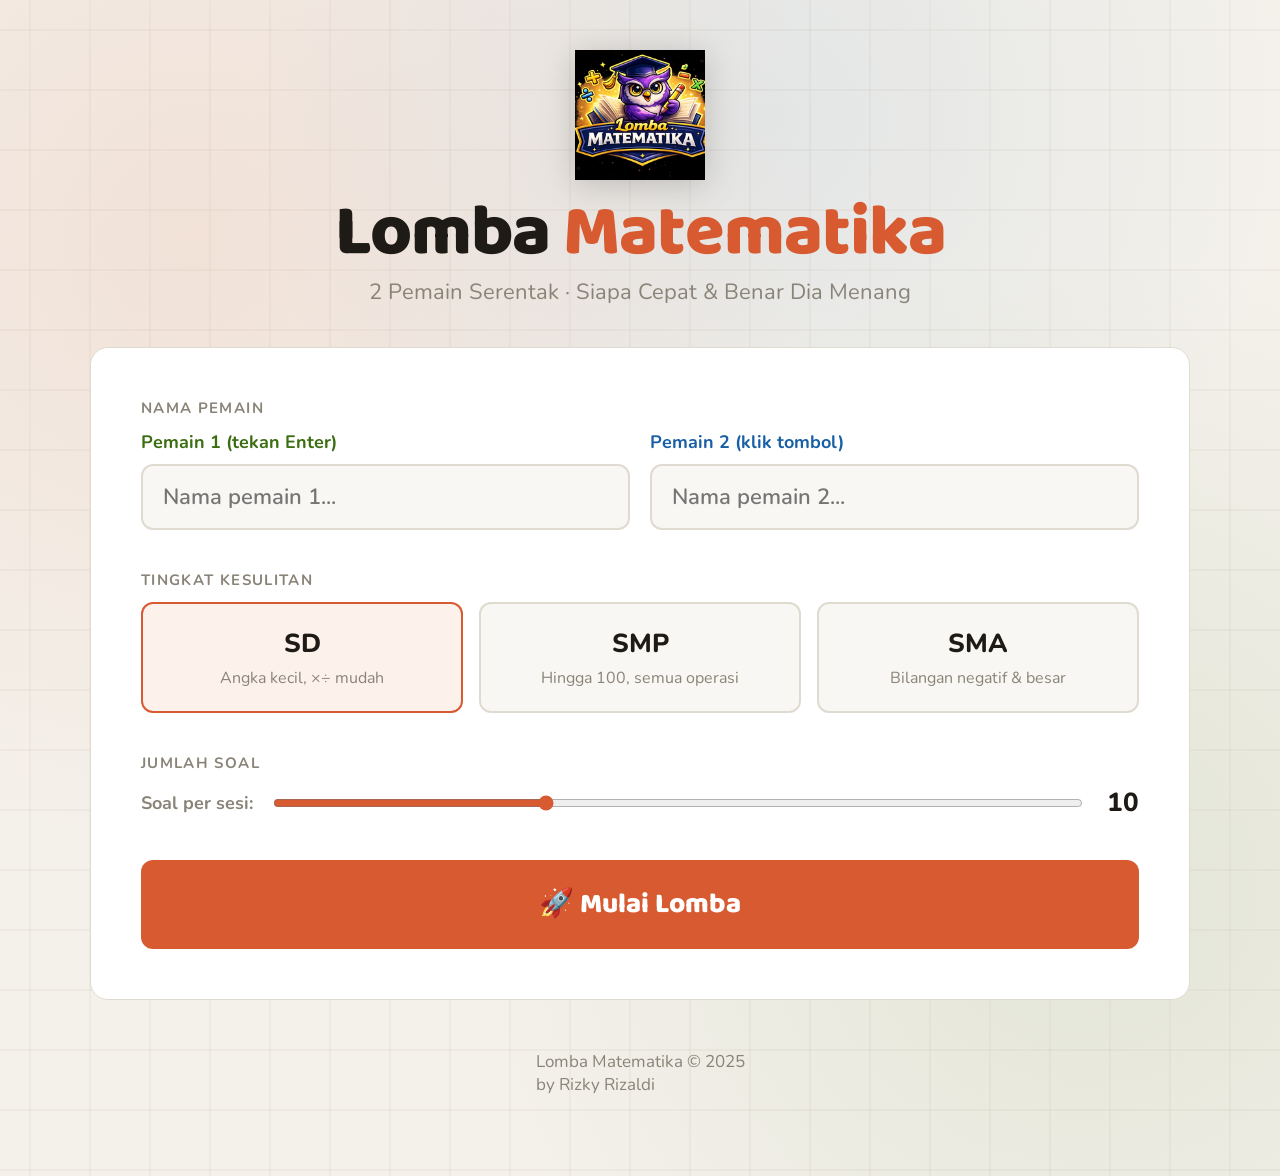
==== commit 27ff225a: "Add files via upload" ====
--- a/index.html
+++ b/index.html
@@ -4,6 +4,8 @@
   <meta charset="UTF-8" />
   <meta name="viewport" content="width=1280, initial-scale=1.0" />
   <title>Lomba Matematika — TV Mode</title>
+  <meta name="description" content="Lomba matematika 2 pemain, siapa cepat dan benar dia menang!" />
+  <link rel="icon" type="image/png" href="[data-uri]" />
   <link href="https://fonts.googleapis.com/css2?family=Nunito:wght@400;600;700;800;900&family=Baloo+2:wght@700;800&display=swap" rel="stylesheet" />
   <style>
     *, *::before, *::after { box-sizing: border-box; margin: 0; padding: 0; }
@@ -306,6 +308,7 @@
 <body>
 
 <header>
+  <img src="[data-uri]" alt="Logo Lomba Matematika" style="width:130px;height:130px;object-fit:contain;margin-bottom:0.5rem;filter:drop-shadow(0 4px 16px rgba(0,0,0,0.18));" />
   <h1>Lomba <span>Matematika</span></h1>
   <p>2 Pemain Serentak · Siapa Cepat &amp; Benar Dia Menang</p>
 </header>
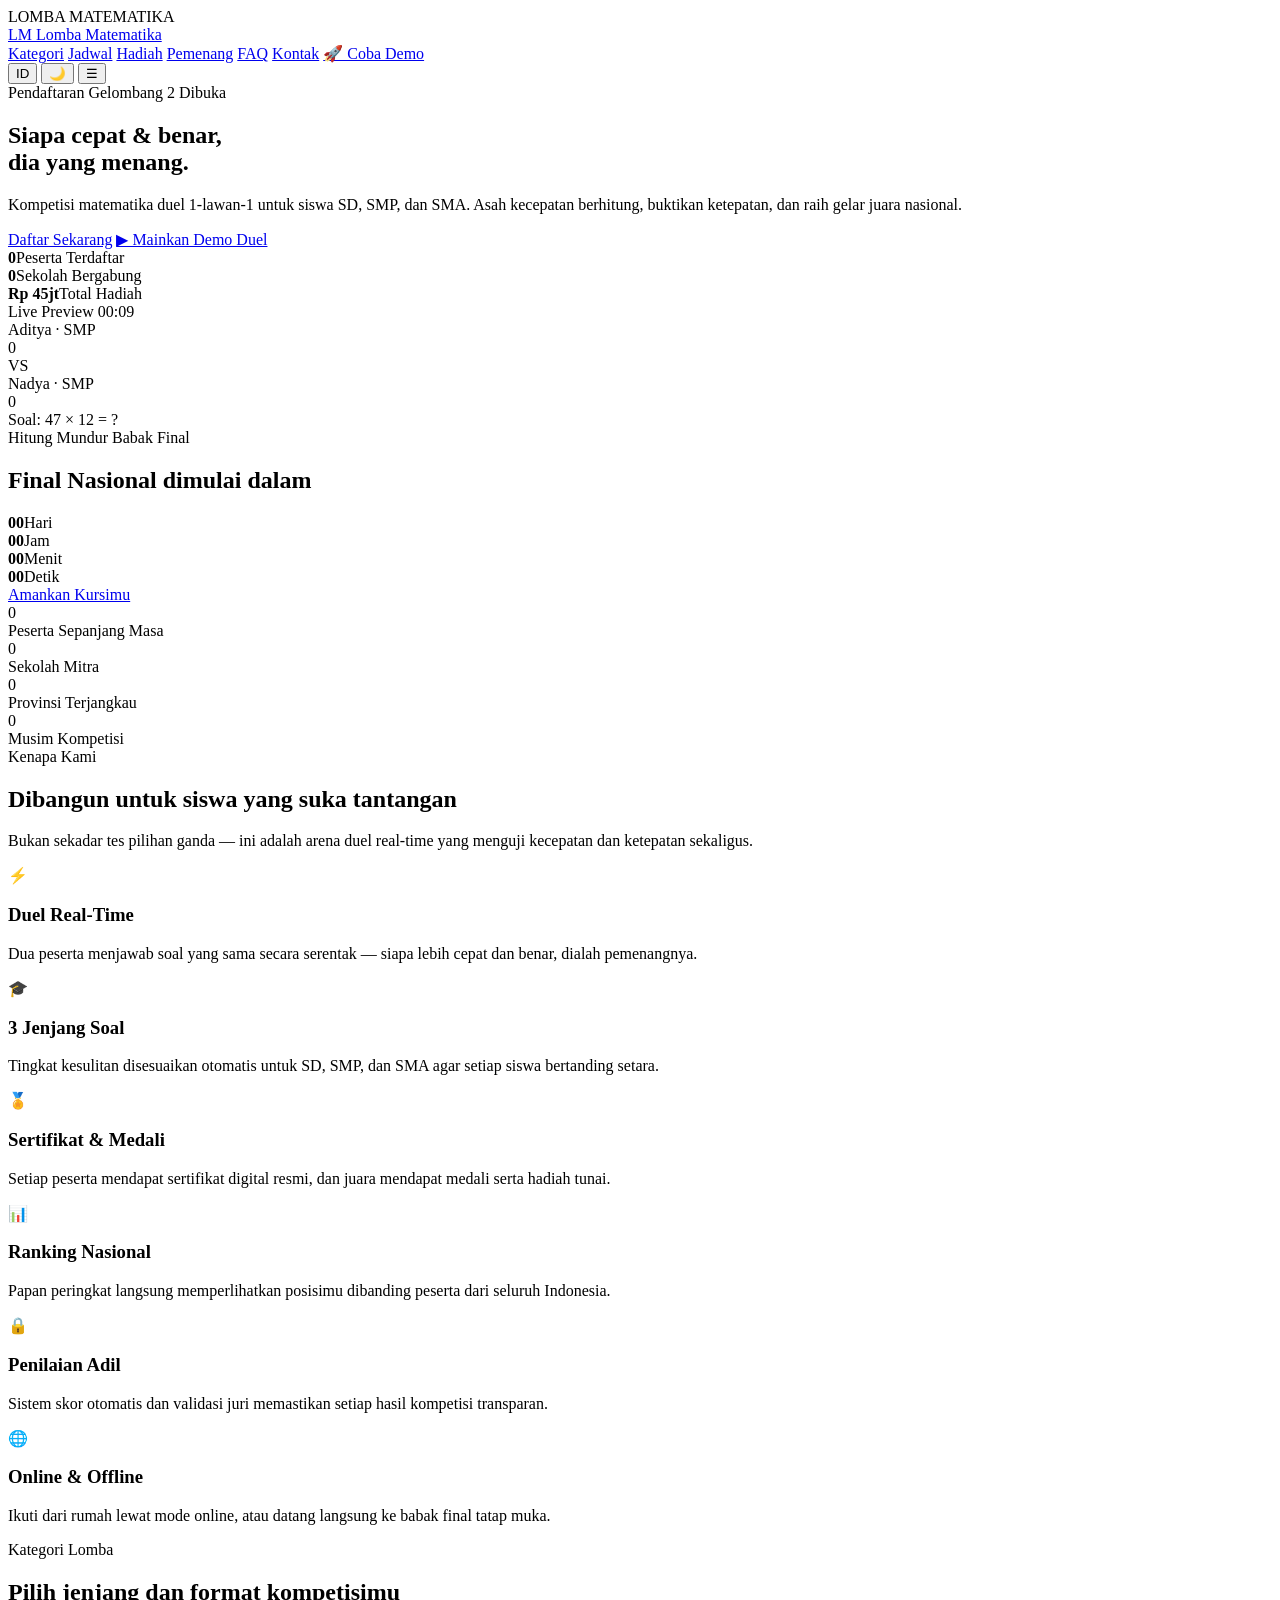
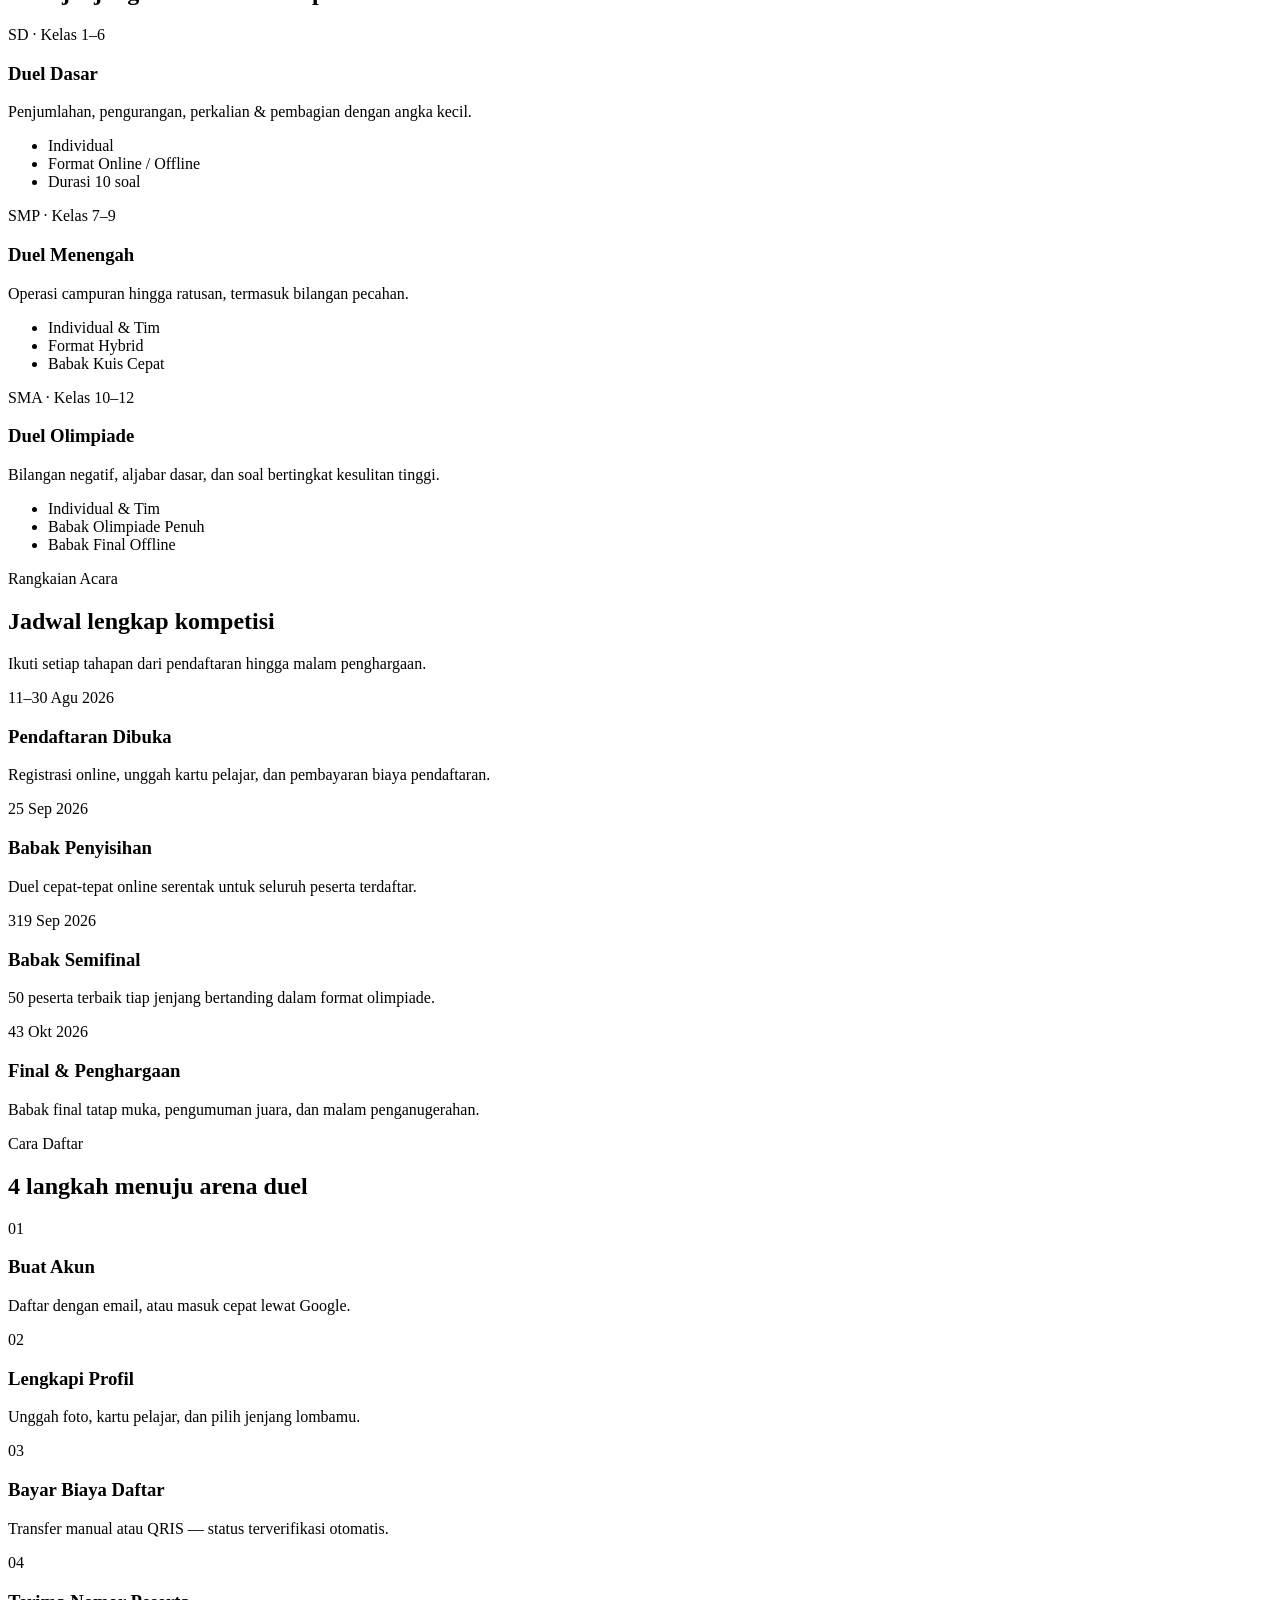
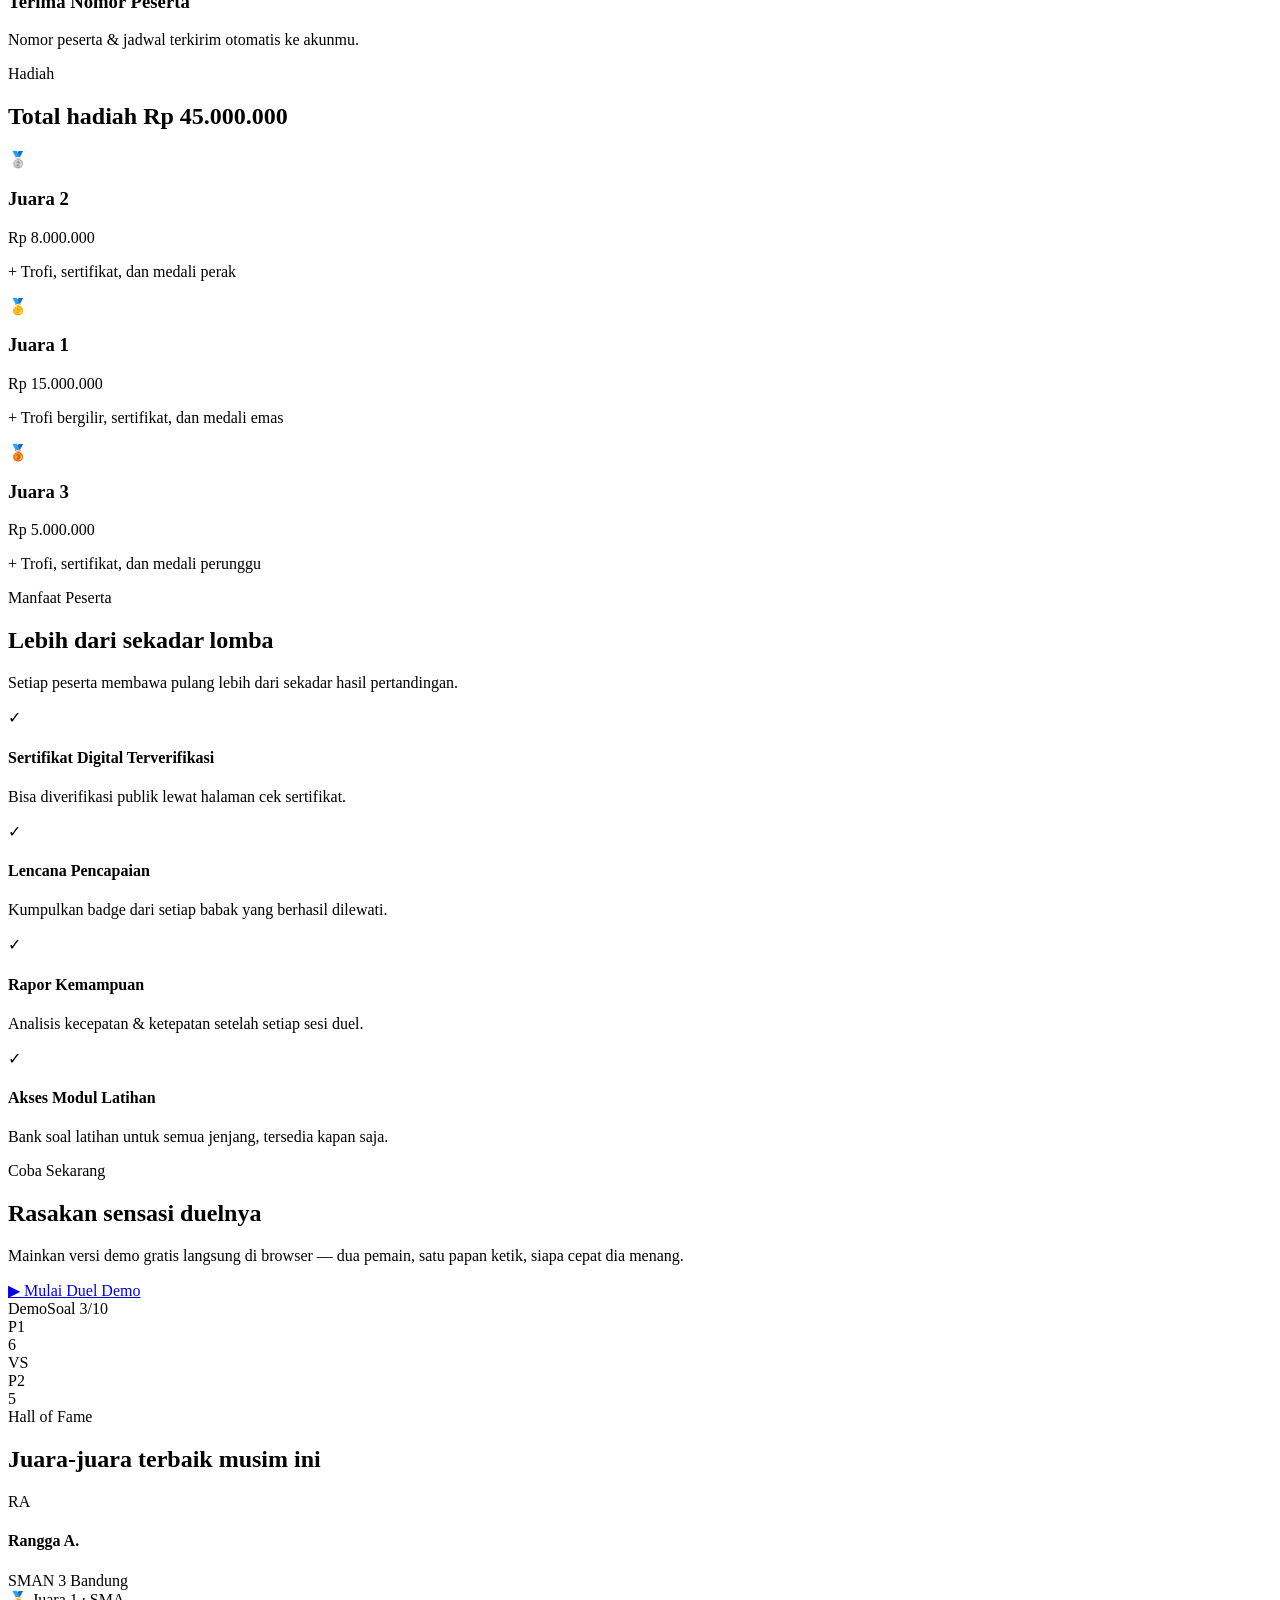
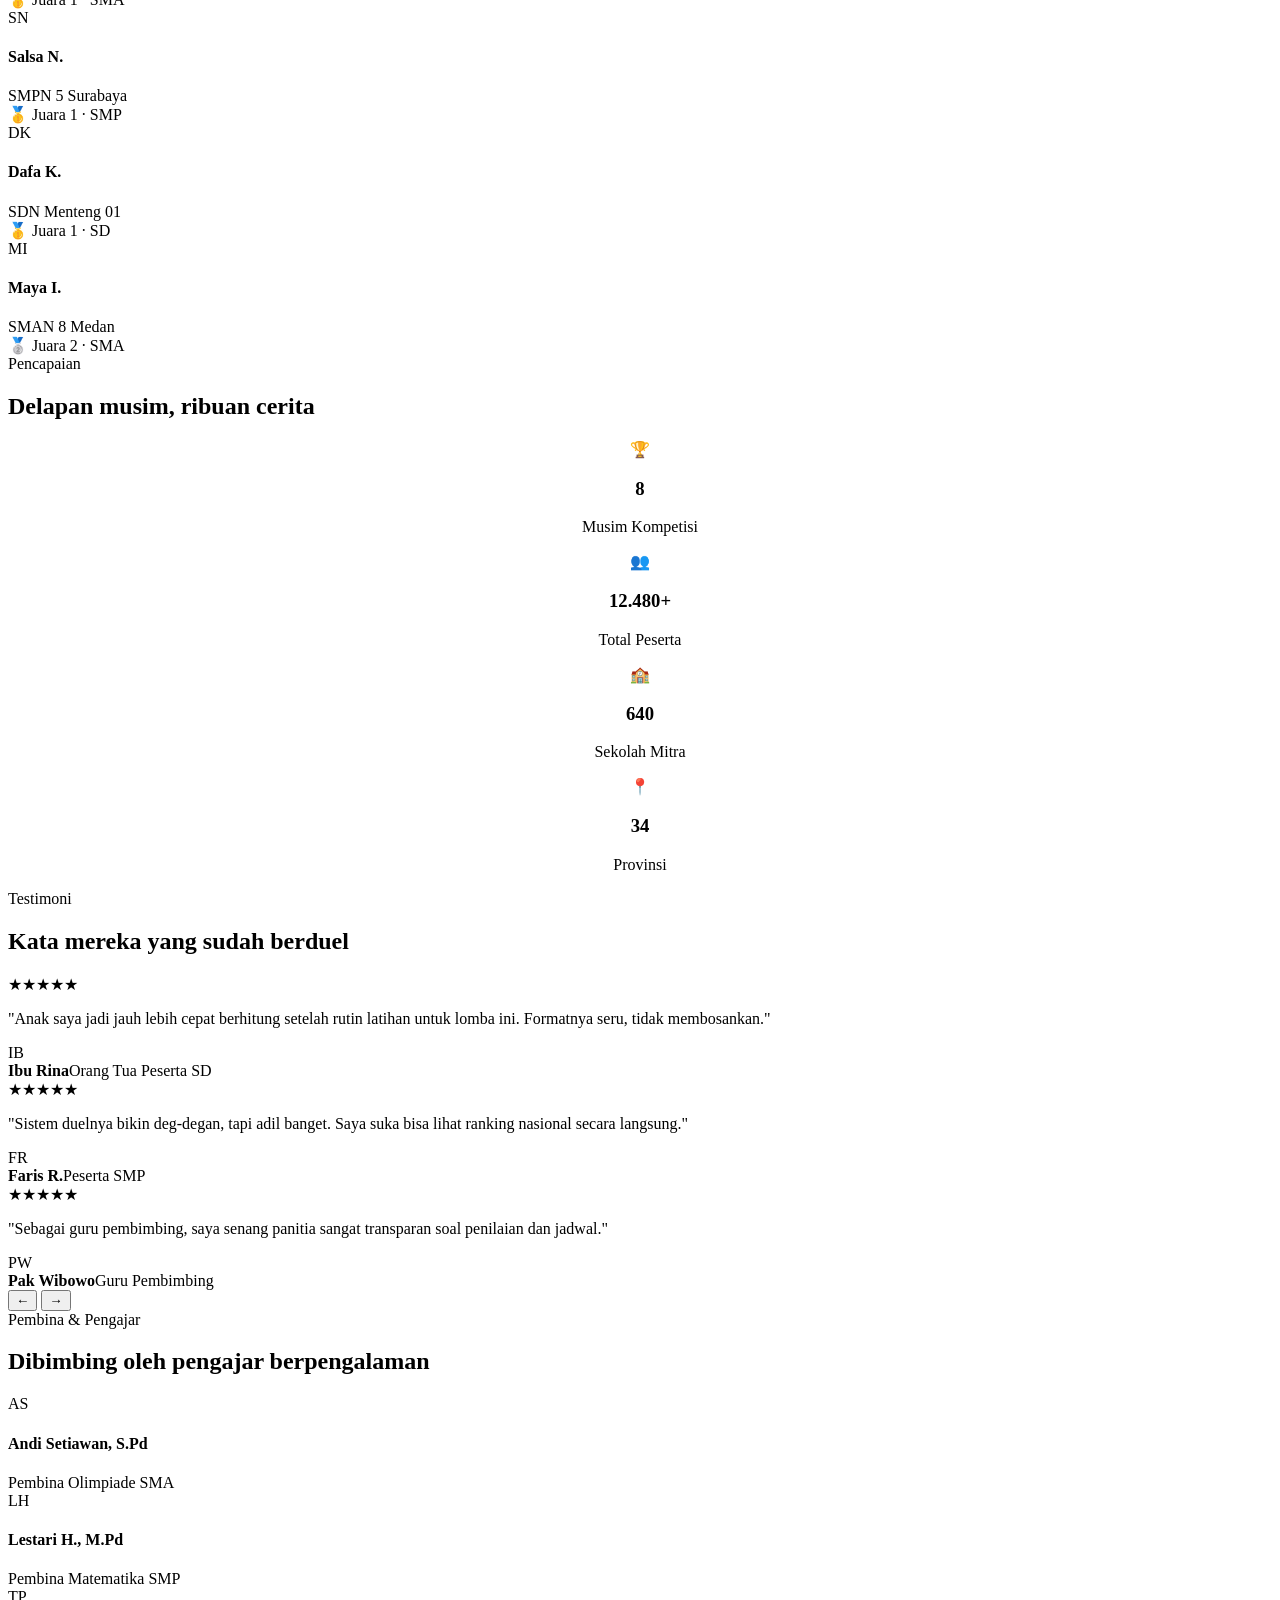
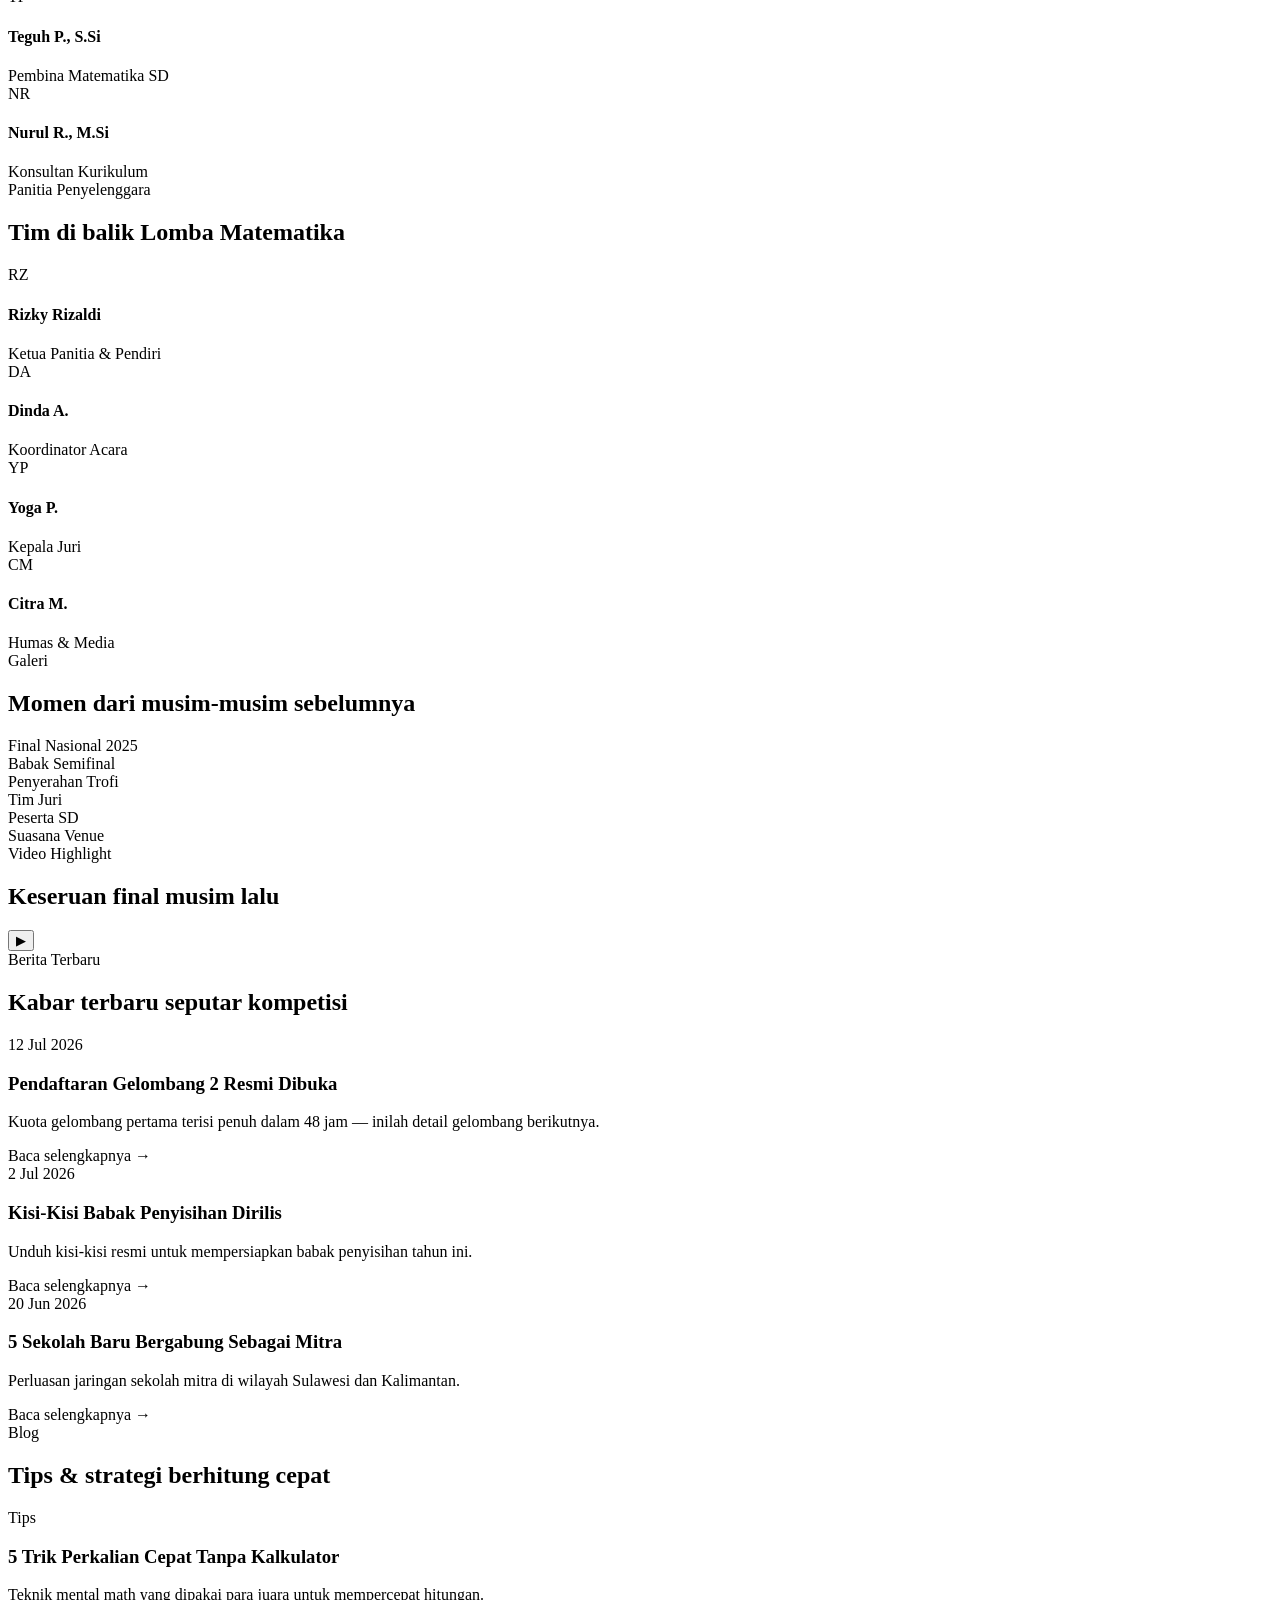
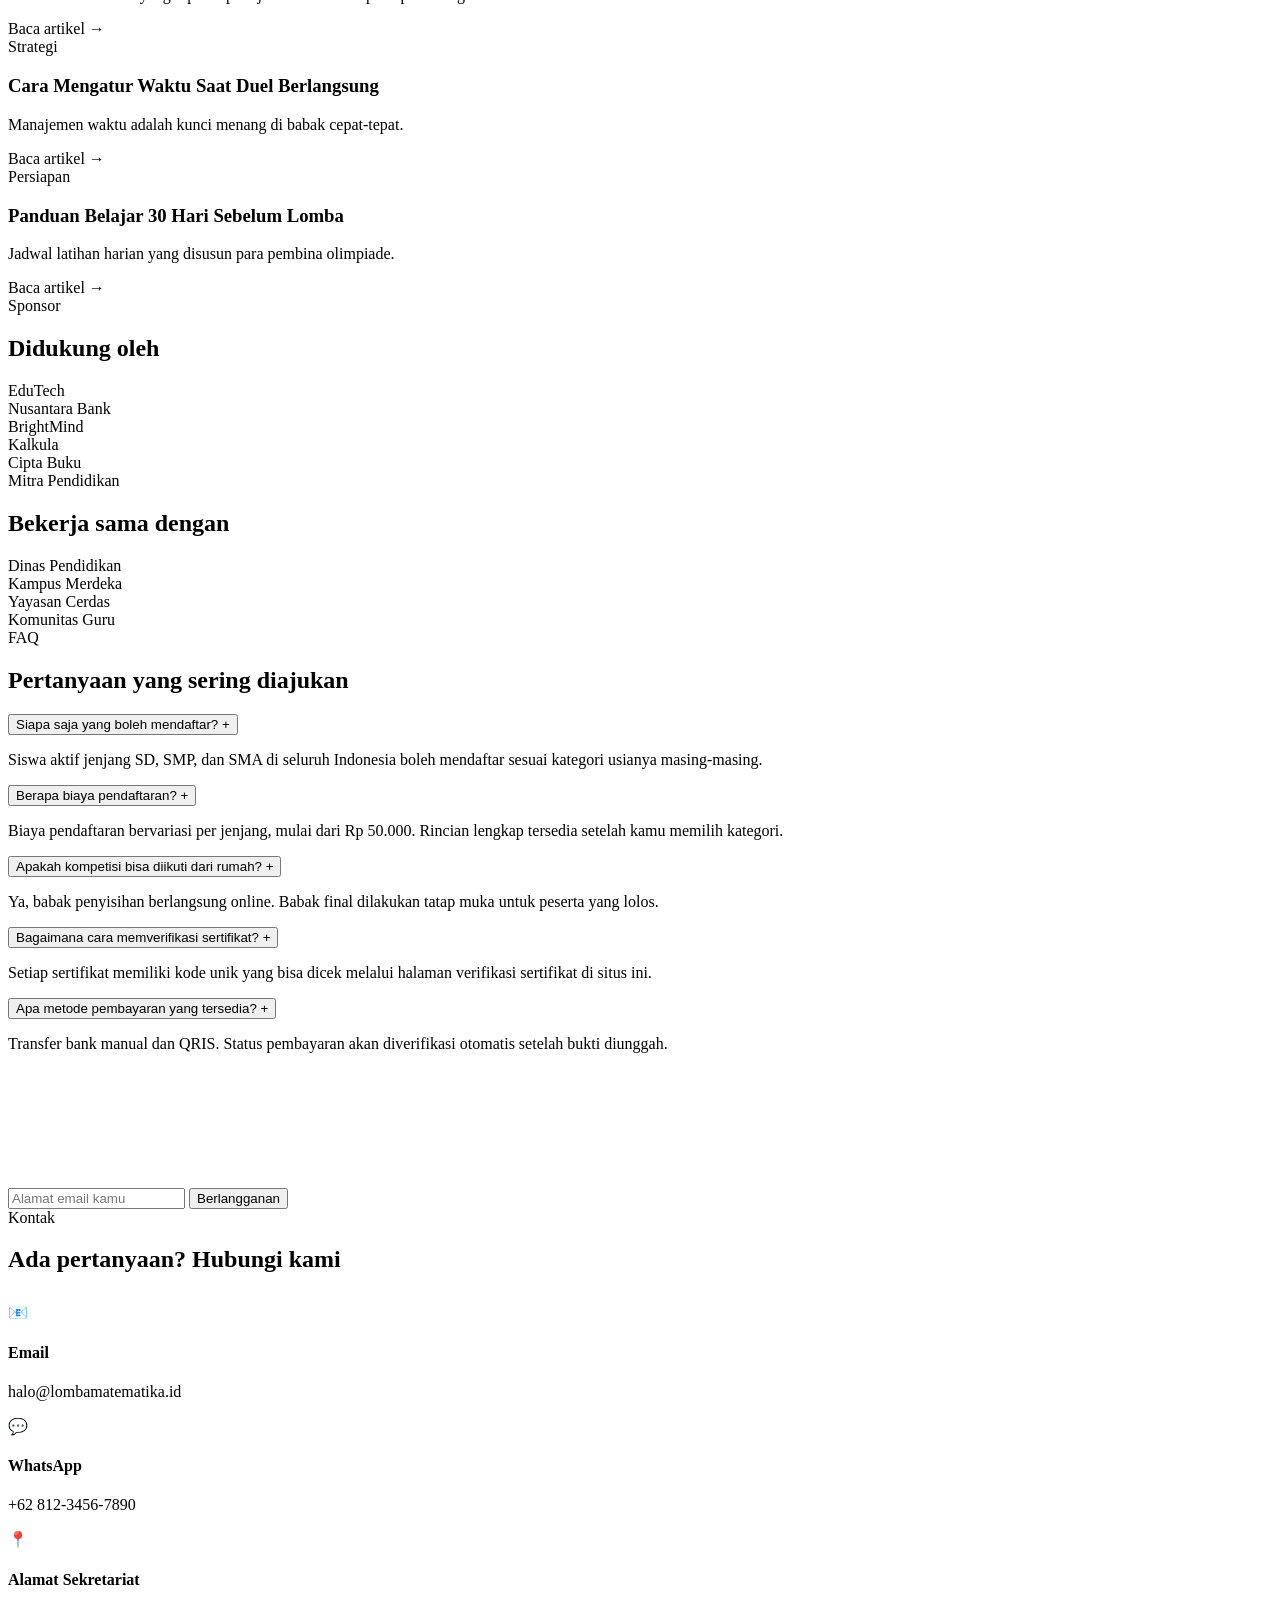
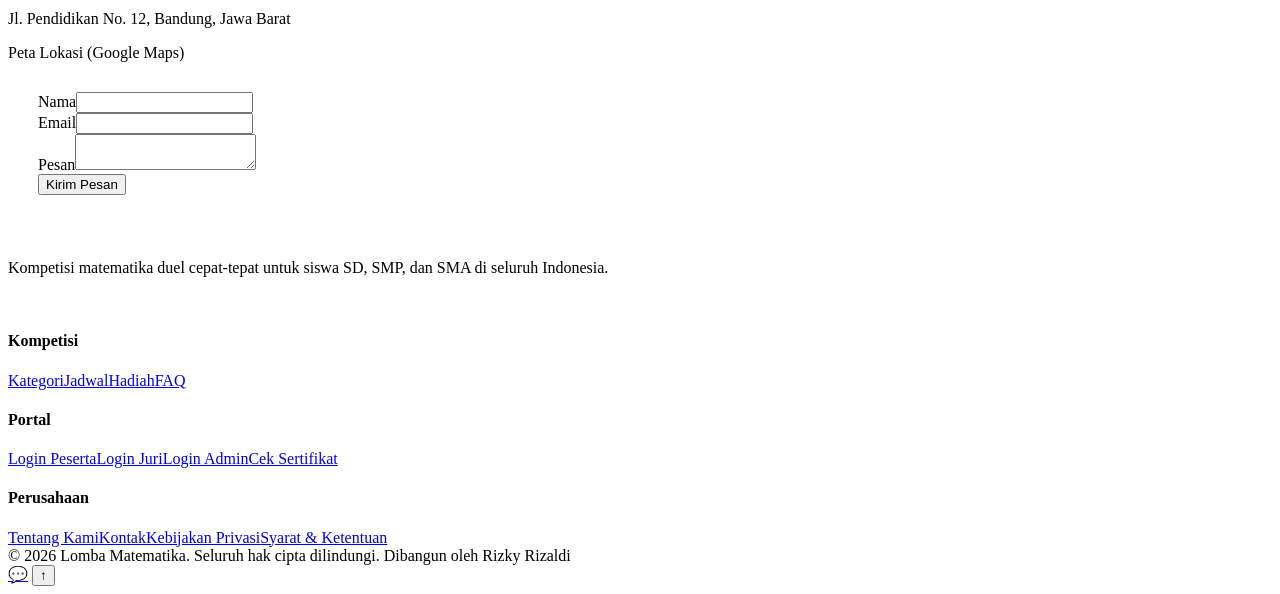
==== commit fea3bf5a: "Add files via upload" ====
--- a/index.html
+++ b/index.html
@@ -1,892 +1,518 @@
 <!DOCTYPE html>
-<html lang="id">
+<html lang="id" data-theme="light">
 <head>
-  <meta charset="UTF-8" />
-  <meta name="viewport" content="width=1280, initial-scale=1.0" />
-  <title>Lomba Matematika — TV Mode</title>
-  <meta name="description" content="Lomba matematika 2 pemain, siapa cepat dan benar dia menang!" />
-  <link rel="icon" type="image/png" href="[data-uri]" />
-  <link href="https://fonts.googleapis.com/css2?family=Nunito:wght@400;600;700;800;900&family=Baloo+2:wght@700;800&display=swap" rel="stylesheet" />
-  <style>
-    *, *::before, *::after { box-sizing: border-box; margin: 0; padding: 0; }
-
-    :root {
-      --bg:       #f4f1eb;
-      --surface:  #ffffff;
-      --surface2: #f9f7f3;
-      --border:   #e0dbd0;
-      --text:     #1e1b16;
-      --muted:    #8a8478;
-      --p1:       #3B6D11;
-      --p1-light: #EAF3DE;
-      --p1-mid:   #639922;
-      --p2:       #185FA5;
-      --p2-light: #E6F1FB;
-      --p2-mid:   #378ADD;
-      --correct:  #1D9E75;
-      --wrong:    #E24B4A;
-      --accent:   #D85A30;
-      --radius:   18px;
-      --radius-sm:12px;
-
-      /* TV scaling — semua ukuran diperbesar ~1.8x */
-      --tv-scale: 1;
-    }
-
-    html {
-      font-size: 20px; /* base font naik dari 16px → 20px */
-    }
-
-    body {
-      font-family: 'Nunito', sans-serif;
-      background-color: #f4f1eb;
-      background-image:
-        radial-gradient(circle at 15% 20%, rgba(216,90,48,0.10) 0%, transparent 45%),
-        radial-gradient(circle at 85% 75%, rgba(59,109,17,0.09) 0%, transparent 45%),
-        radial-gradient(circle at 60% 10%, rgba(24,95,165,0.08) 0%, transparent 40%),
-        url("data:image/svg+xml,%3Csvg width='60' height='60' viewBox='0 0 60 60' xmlns='http://www.w3.org/2000/svg'%3E%3Cg fill='none' stroke='%23c9c3b5' stroke-width='0.7' stroke-opacity='0.45'%3E%3Cpath d='M0 30h60M30 0v60'/%3E%3C/g%3E%3C/svg%3E");
-      color: var(--text);
-      min-height: 100vh;
-      display: flex;
-      flex-direction: column;
-      align-items: center;
-      padding: 2.5rem 1.5rem 4rem;
-    }
-
-    header { text-align: center; margin-bottom: 2rem; }
-    header h1 {
-      font-family: 'Baloo 2', cursive;
-      font-size: clamp(42px, 6vw, 72px);
-      font-weight: 800;
-      letter-spacing: -1px;
-      line-height: 1;
-    }
-    header h1 span { color: var(--accent); }
-    header p { font-size: 22px; color: var(--muted); margin-top: 8px; }
-
-    .card {
-      background: var(--surface);
-      border: 1.5px solid var(--border);
-      border-radius: var(--radius);
-      padding: 2.5rem;
-      width: 100%;
-      max-width: 1100px;
-    }
-
-    .section-label {
-      font-size: 15px; font-weight: 700;
-      text-transform: uppercase; letter-spacing: 0.09em;
-      color: var(--muted); margin-bottom: 12px;
-    }
-
-    input[type="text"], input[type="number"] {
-      width: 100%; padding: 16px 20px;
-      font-family: 'Nunito', sans-serif; font-size: 22px; font-weight: 600;
-      border: 2px solid var(--border); border-radius: var(--radius-sm);
-      background: var(--surface2); color: var(--text);
-      outline: none; transition: border-color 0.15s;
-    }
-    input[type="text"]:focus, input[type="number"]:focus { border-color: var(--accent); }
-    input[type="range"] { flex:1; accent-color: var(--accent); cursor: pointer; height: 8px; }
-
-    /* SETUP */
-    .name-row { display:grid; grid-template-columns:1fr 1fr; gap:20px; margin-bottom:2rem; }
-    .name-col label { display:block; font-size:18px; font-weight:700; margin-bottom:10px; }
-    .name-col.p1 label { color:var(--p1); }
-    .name-col.p2 label { color:var(--p2); }
-
-    .level-grid { display:grid; grid-template-columns:repeat(3,1fr); gap:16px; margin-bottom:2rem; }
-    .level-btn {
-      border:2px solid var(--border); border-radius:var(--radius-sm);
-      padding:22px 12px; cursor:pointer; text-align:center;
-      background:var(--surface2); transition:all 0.15s; user-select:none;
-    }
-    .level-btn:hover { border-color:#aaa; background:#f0ede6; }
-    .level-btn.selected { border-color:var(--accent); background:#fdf1ec; }
-    .level-btn .lvl-name { font-size:26px; font-weight:800; }
-    .level-btn .lvl-desc { font-size:16px; color:var(--muted); margin-top:6px; line-height:1.4; }
-
-    .rounds-row { display:flex; align-items:center; gap:20px; margin-bottom:2rem; }
-    .rounds-row label { font-size:18px; font-weight:700; color:var(--muted); white-space:nowrap; }
-    .rounds-val { font-size:26px; font-weight:800; min-width:36px; text-align:right; }
-
-    .btn-primary {
-      width:100%; padding:22px;
-      font-family:'Baloo 2',cursive; font-size:28px; font-weight:800;
-      color:#fff; background:var(--accent); border:none;
-      border-radius:var(--radius-sm); cursor:pointer;
-      transition:background 0.15s, transform 0.1s;
-    }
-    .btn-primary:hover { background:#c04d26; }
-    .btn-primary:active { transform:scale(0.98); }
-
-    /* GAME */
-    .score-bar {
-      display:grid; grid-template-columns:1fr auto 1fr;
-      align-items:center; gap:16px; margin-bottom:1.5rem;
-    }
-    .score-cell {
-      border-radius:var(--radius-sm); padding:18px 20px;
-      text-align:center; border:3px solid transparent;
-      transition:border-color 0.25s, background 0.25s;
-    }
-    .score-cell.p1 { background:var(--p1-light); }
-    .score-cell.p2 { background:var(--p2-light); }
-    .score-cell.correct-flash { background:#C8EFDF !important; border-color:var(--correct) !important; }
-    .score-cell.wrong-flash   { background:#FDDEDE !important; border-color:var(--wrong) !important; }
-    .score-cell .sc-name { font-size:20px; font-weight:700; }
-    .score-cell.p1 .sc-name { color:var(--p1); }
-    .score-cell.p2 .sc-name { color:var(--p2); }
-    .score-cell .sc-num { font-family:'Baloo 2',cursive; font-size:72px; font-weight:800; line-height:1.1; }
-
-    .vs-box { font-family:'Baloo 2',cursive; font-size:32px; font-weight:800; color:var(--muted); text-align:center; }
-
-    .question-area {
-      background:var(--surface2); border:1.5px solid var(--border);
-      border-radius:var(--radius); padding:2rem 2.5rem;
-      text-align:center; margin-bottom:1rem;
-    }
-    .round-info { font-size:18px; color:var(--muted); margin-bottom:8px; }
-    .question-text {
-      font-family:'Baloo 2',cursive;
-      font-size:clamp(54px, 9vw, 86px);
-      font-weight:800; margin-bottom:16px;
-    }
-    .timer-bg { height:14px; background:var(--border); border-radius:7px; overflow:hidden; }
-    .timer-fill { height:100%; background:var(--correct); border-radius:7px; transition:width 0.1s linear, background 0.3s; }
-    .timer-fill.danger { background:var(--wrong); }
-
-    .feedback {
-      min-height:34px; text-align:center;
-      font-size:22px; font-weight:700; color:var(--muted);
-      margin-bottom:1rem;
-    }
-
-    /* DUAL ANSWER — CALCULATOR KEYPAD */
-    .dual-answer { display:grid; grid-template-columns:1fr 1fr; gap:22px; }
-
-    .answer-col { display:flex; flex-direction:column; gap:10px; }
-
-    .answer-col-label {
-      font-size:18px; font-weight:800;
-      text-transform:uppercase; letter-spacing:0.07em;
-      text-align:center;
-    }
-    .answer-col.p1 .answer-col-label { color:var(--p1); }
-    .answer-col.p2 .answer-col-label { color:var(--p2); }
-
-    /* Calculator display screen */
-    .calc-display {
-      width:100%; min-height:80px;
-      font-family:'Baloo 2',cursive; font-size:44px; font-weight:800;
-      text-align:right; padding:12px 18px;
-      border-radius:var(--radius-sm);
-      border:3px solid var(--border);
-      background:var(--surface2);
-      color:var(--text);
-      letter-spacing:1px;
-      transition:border-color 0.2s, background 0.2s;
-      display:flex; align-items:center; justify-content:flex-end;
-      word-break:break-all; overflow:hidden;
-      box-sizing:border-box;
-    }
-    .calc-display.empty { color:var(--muted); font-size:24px; justify-content:center; }
-    .answer-col.p1 .calc-display { border-color:var(--p1-light); }
-    .answer-col.p2 .calc-display { border-color:var(--p2-light); }
-    .answer-col.p1 .calc-display.active { border-color:var(--p1-mid); background:#f0f7e8; }
-    .answer-col.p2 .calc-display.active { border-color:var(--p2-mid); background:#e6f1fb; }
-    .calc-display.correct-display { background:#E1F5EE !important; border-color:var(--correct) !important; }
-    .calc-display.wrong-display { background:#FCEBEB !important; border-color:var(--wrong) !important; }
-    .calc-display.disabled { opacity:0.75; }
-
-    /* Keypad grid */
-    .calc-keypad {
-      display:grid;
-      grid-template-columns:repeat(3, 1fr);
-      gap:10px;
-    }
-
-    .calc-key {
-      padding:22px 8px;
-      font-family:'Baloo 2',cursive; font-size:32px; font-weight:800;
-      border:2px solid var(--border); border-radius:var(--radius-sm);
-      background:var(--surface2); color:var(--text);
-      cursor:pointer; text-align:center;
-      user-select:none; -webkit-user-select:none;
-      transition:background 0.1s, transform 0.08s, border-color 0.1s;
-      line-height:1;
-    }
-    .calc-key:active { transform:scale(0.92); }
-    .calc-key:hover { background:#ede9e1; border-color:#bbb; }
-    .calc-key.key-zero { grid-column: span 2; }
-    .calc-key.key-del { background:#fff5e6; border-color:#f5c07a; color:#c05a00; }
-    .calc-key.key-del:hover { background:#ffe8c0; }
-    .calc-key.key-neg { background:#f0f4ff; border-color:#9ab0e0; color:#2a4880; font-size:22px; }
-    .calc-key.key-neg:hover { background:#dce6ff; }
-    .answer-col.p1 .calc-key.key-neg { color:var(--p1); border-color:var(--p1-light); }
-    .answer-col.p2 .calc-key.key-neg { color:var(--p2); border-color:var(--p2-light); }
-
-    /* Submit button spans full width */
-    .btn-submit {
-      padding:20px 8px;
-      font-family:'Baloo 2',cursive; font-size:26px; font-weight:800;
-      color:#fff; border:none; border-radius:var(--radius-sm);
-      cursor:pointer; transition:background 0.15s, transform 0.1s;
-      width:100%;
-    }
-    .btn-submit:active { transform:scale(0.97); }
-    .answer-col.p1 .btn-submit { background:var(--p1); }
-    .answer-col.p1 .btn-submit:hover { background:#2d5209; }
-    .answer-col.p2 .btn-submit { background:var(--p2); }
-    .answer-col.p2 .btn-submit:hover { background:#0e4880; }
-    .btn-submit:disabled { opacity:0.38; cursor:default; }
-
-    /* RESULT */
-    .winner-section { text-align:center; padding:1.5rem 0 2rem; }
-    .trophy { font-size:80px; margin-bottom:12px; }
-    .winner-name { font-family:'Baloo 2',cursive; font-size:48px; font-weight:800; }
-    .winner-sub { font-size:22px; color:var(--muted); margin-top:8px; }
-    .divider { border:none; border-top:1.5px solid var(--border); margin:1.5rem 0; }
-
-    .result-scores { display:grid; grid-template-columns:1fr 1fr; gap:20px; margin-bottom:1.5rem; }
-    .result-panel {
-      border-radius:var(--radius-sm); padding:1.5rem;
-      text-align:center; border:3px solid transparent;
-    }
-    .result-panel.p1 { background:var(--p1-light); }
-    .result-panel.p2 { background:var(--p2-light); }
-    .result-panel.winner-panel.p1 { border-color:var(--p1-mid); }
-    .result-panel.winner-panel.p2 { border-color:var(--p2-mid); }
-    .result-panel .rp-name { font-size:20px; font-weight:700; }
-    .result-panel.p1 .rp-name { color:var(--p1); }
-    .result-panel.p2 .rp-name { color:var(--p2); }
-    .result-panel .rp-score { font-family:'Baloo 2',cursive; font-size:72px; font-weight:800; }
-    .result-panel .rp-label { font-size:18px; color:var(--muted); font-weight:600; }
-
-    .history-title { font-size:16px; font-weight:700; text-transform:uppercase; letter-spacing:0.07em; color:var(--muted); margin-bottom:12px; }
-    .history-list {
-      max-height:320px; overflow-y:auto;
-      border:1.5px solid var(--border); border-radius:var(--radius-sm);
-      margin-bottom:1.5rem;
-    }
-    .history-item {
-      display:grid;
-      grid-template-columns: 2.5rem 1fr 7rem 7rem;
-      align-items:center; gap:8px;
-      padding:12px 18px; font-size:18px; font-weight:600;
-      border-bottom:1px solid var(--border);
-    }
-    .history-item:last-child { border-bottom:none; }
-    .history-item:nth-child(even) { background:var(--surface2); }
-    .hi-round { color:var(--muted); }
-    .hi-cell {
-      text-align:center; padding:5px 10px;
-      border-radius:6px; font-size:16px; font-weight:800;
-    }
-    .hi-correct { background:var(--p1-light); color:var(--p1); }
-    .hi-wrong   { background:#FDDEDE; color:var(--wrong); }
-    .hi-none    { background:var(--surface2); color:var(--muted); }
-    .hi-win     { background:#fff3cd; color:#7a5a00; }
-
-    footer { margin-top:2.5rem; font-size:17px; color:var(--muted); }
-
-    body::before {
-      content: '';
-      position: fixed;
-      inset: 0;
-      background-image: url('[data-uri]');
-      background-repeat: no-repeat;
-      background-size: 750px 750px;
-      background-position: center center;
-      opacity: 1;
-      pointer-events: none;
-      z-index: 0;
-    }
-    body > * { position: relative; z-index: 1; }
-  </style>
+<meta charset="UTF-8">
+<meta name="viewport" content="width=device-width, initial-scale=1.0">
+<title>Lomba Matematika — Kompetisi Matematika Nasional untuk SD, SMP &amp; SMA</title>
+<meta name="description" content="Lomba Matematika adalah kompetisi matematika kompetitif untuk siswa SD, SMP, dan SMA. Duel cepat-tepat, olimpiade, dan kuis daring dengan hadiah jutaan rupiah dan sertifikat resmi.">
+<meta name="keywords" content="lomba matematika, kompetisi matematika, olimpiade matematika, duel matematika, lomba matematika online, lomba matematika SD SMP SMA">
+<link rel="canonical" href="https://lombamatematika.netlify.app/">
+
+<!-- Open Graph -->
+<meta property="og:type" content="website">
+<meta property="og:title" content="Lomba Matematika — Kompetisi Matematika Nasional">
+<meta property="og:description" content="Duel cepat-tepat, olimpiade, dan kuis matematika untuk siswa SD, SMP, dan SMA. Daftar sekarang.">
+<meta property="og:url" content="https://lombamatematika.netlify.app/">
+<meta property="og:image" content="/assets/og-cover.jpg">
+<meta name="twitter:card" content="summary_large_image">
+<meta name="twitter:title" content="Lomba Matematika — Kompetisi Matematika Nasional">
+<meta name="twitter:description" content="Duel cepat-tepat, olimpiade, dan kuis matematika untuk siswa SD, SMP, dan SMA.">
+
+<!-- Structured data -->
+<script type="application/ld+json">
+{
+  "@context":"https://schema.org",
+  "@type":"EducationEvent",
+  "name":"Lomba Matematika Nasional 2026",
+  "description":"Kompetisi matematika duel cepat-tepat untuk siswa SD, SMP, dan SMA.",
+  "eventAttendanceMode":"https://schema.org/MixedEventAttendanceMode",
+  "organizer":{ "@type":"Organization", "name":"Lomba Matematika" }
+}
+</script>
+
+<link rel="icon" href="data:image/svg+xml,<svg xmlns=%22http://www.w3.org/2000/svg%22 viewBox=%220 0 100 100%22><text y=%22.9em%22 font-size=%2290%22>🏆</text></svg>">
+<link rel="preconnect" href="https://fonts.googleapis.com">
+<link rel="preconnect" href="https://fonts.gstatic.com" crossorigin>
+<link href="https://fonts.googleapis.com/css2?family=Space+Grotesk:wght@500;700&family=Inter:wght@400;500;600;700&family=JetBrains+Mono:wght@500;700&display=swap" rel="stylesheet">
+<link rel="stylesheet" href="css/main.css">
 </head>
 <body>
 
-<header>
-  <img src="[data-uri]" alt="Logo Lomba Matematika" style="width:130px;height:130px;object-fit:contain;margin-bottom:0.5rem;filter:drop-shadow(0 4px 16px rgba(0,0,0,0.18));" />
-  <h1>Lomba <span>Matematika</span></h1>
-  <p>2 Pemain Serentak · Siapa Cepat &amp; Benar Dia Menang</p>
+<div id="page-loader"><div class="loader-mark">LOMBA MATEMATIKA<div class="loader-bar"><span></span></div></div></div>
+
+<div class="scroll-progress" id="scrollProgress"></div>
+
+<!-- ============ NAVBAR ============ -->
+<header class="navbar" id="navbar">
+  <div class="container nav-inner">
+    <a href="#top" class="brand"><span class="brand-mark">LM</span> Lomba Matematika</a>
+    <nav class="nav-links" id="navLinks">
+      <a href="#kategori" data-i18n="nav.categories">Kategori</a>
+      <a href="#timeline" data-i18n="nav.timeline">Jadwal</a>
+      <a href="#hadiah" data-i18n="nav.prizes">Hadiah</a>
+      <a href="#hof" data-i18n="nav.hof">Pemenang</a>
+      <a href="#faq" data-i18n="nav.faq">FAQ</a>
+      <a href="#kontak" data-i18n="nav.contact">Kontak</a>
+      <a href="quiz.html" class="btn btn-primary btn-sm" data-i18n="nav.play">🚀 Coba Demo</a>
+    </nav>
+    <div class="nav-actions">
+      <button class="icon-btn lang-toggle" id="langToggle" aria-label="Ganti bahasa">ID</button>
+      <button class="icon-btn" id="themeToggle" aria-label="Ganti tema">🌙</button>
+      <button class="icon-btn nav-burger" id="navBurger" aria-label="Menu">☰</button>
+    </div>
+  </div>
 </header>
 
-<!-- ── SETUP ── -->
-<div class="card" id="screen-setup">
-  <p class="section-label">Nama Pemain</p>
-  <div class="name-row">
-    <div class="name-col p1">
-      <label>Pemain 1 (tekan Enter)</label>
-      <input type="text" id="name1" placeholder="Nama pemain 1..." />
-    </div>
-    <div class="name-col p2">
-      <label>Pemain 2 (klik tombol)</label>
-      <input type="text" id="name2" placeholder="Nama pemain 2..." />
-    </div>
-  </div>
-
-  <p class="section-label">Tingkat Kesulitan</p>
-  <div class="level-grid">
-    <div class="level-btn selected" id="lvl-sd" onclick="selectLevel('sd')">
-      <div class="lvl-name">SD</div>
-      <div class="lvl-desc">Angka kecil, ×÷ mudah</div>
-    </div>
-    <div class="level-btn" id="lvl-smp" onclick="selectLevel('smp')">
-      <div class="lvl-name">SMP</div>
-      <div class="lvl-desc">Hingga 100, semua operasi</div>
-    </div>
-    <div class="level-btn" id="lvl-sma" onclick="selectLevel('sma')">
-      <div class="lvl-name">SMA</div>
-      <div class="lvl-desc">Bilangan negatif &amp; besar</div>
-    </div>
-  </div>
-
-  <p class="section-label">Jumlah Soal</p>
-  <div class="rounds-row">
-    <label>Soal per sesi:</label>
-    <input type="range" id="rounds-slider" min="5" max="20" step="5" value="10"
-           oninput="document.getElementById('rounds-out').textContent=this.value" />
-    <span class="rounds-val" id="rounds-out">10</span>
-  </div>
-
-  <button class="btn-primary" onclick="startGame()">🚀 Mulai Lomba</button>
-</div>
-
-<!-- ── GAME ── -->
-<div class="card" id="screen-game" style="display:none;">
-
-  <div class="score-bar">
-    <div class="score-cell p1" id="panel1">
-      <p class="sc-name" id="panel-name1">Pemain 1</p>
-      <p class="sc-num" id="score1">0</p>
-    </div>
-    <div class="vs-box">VS</div>
-    <div class="score-cell p2" id="panel2">
-      <p class="sc-name" id="panel-name2">Pemain 2</p>
-      <p class="sc-num" id="score2">0</p>
-    </div>
-  </div>
-
-  <div class="question-area">
-    <p class="round-info" id="round-info">Soal 1 / 10</p>
-    <p class="question-text" id="question-text">?</p>
-    <div class="timer-bg"><div class="timer-fill" id="timer-fill" style="width:100%"></div></div>
-  </div>
-
-  <p class="feedback" id="feedback"></p>
-
-  <div class="dual-answer">
-    <!-- Player 1 — Calculator -->
-    <div class="answer-col p1">
-      <p class="answer-col-label" id="col-label1">Pemain 1</p>
-      <input type="number" id="input1" style="display:none" autocomplete="off" />
-      <div class="calc-display empty" id="display1">Jawaban...</div>
-      <div class="calc-keypad" id="keypad1">
-        <button class="calc-key" onclick="calcKey(0,'7')">7</button>
-        <button class="calc-key" onclick="calcKey(0,'8')">8</button>
-        <button class="calc-key" onclick="calcKey(0,'9')">9</button>
-        <button class="calc-key" onclick="calcKey(0,'4')">4</button>
-        <button class="calc-key" onclick="calcKey(0,'5')">5</button>
-        <button class="calc-key" onclick="calcKey(0,'6')">6</button>
-        <button class="calc-key" onclick="calcKey(0,'1')">1</button>
-        <button class="calc-key" onclick="calcKey(0,'2')">2</button>
-        <button class="calc-key" onclick="calcKey(0,'3')">3</button>
-        <button class="calc-key key-neg" onclick="calcKey(0,'±')">±</button>
-        <button class="calc-key key-zero" onclick="calcKey(0,'0')">0</button>
-        <button class="calc-key key-del" onclick="calcKey(0,'⌫')">⌫</button>
-      </div>
-      <button class="btn-submit" id="btn1" onclick="submitAnswer(0)">✓ Jawab (Enter)</button>
-    </div>
-
-    <!-- Player 2 — Calculator -->
-    <div class="answer-col p2">
-      <p class="answer-col-label" id="col-label2">Pemain 2</p>
-      <input type="number" id="input2" style="display:none" autocomplete="off" />
-      <div class="calc-display empty" id="display2">Jawaban...</div>
-      <div class="calc-keypad" id="keypad2">
-        <button class="calc-key" onclick="calcKey(1,'7')">7</button>
-        <button class="calc-key" onclick="calcKey(1,'8')">8</button>
-        <button class="calc-key" onclick="calcKey(1,'9')">9</button>
-        <button class="calc-key" onclick="calcKey(1,'4')">4</button>
-        <button class="calc-key" onclick="calcKey(1,'5')">5</button>
-        <button class="calc-key" onclick="calcKey(1,'6')">6</button>
-        <button class="calc-key" onclick="calcKey(1,'1')">1</button>
-        <button class="calc-key" onclick="calcKey(1,'2')">2</button>
-        <button class="calc-key" onclick="calcKey(1,'3')">3</button>
-        <button class="calc-key key-neg" onclick="calcKey(1,'±')">±</button>
-        <button class="calc-key key-zero" onclick="calcKey(1,'0')">0</button>
-        <button class="calc-key key-del" onclick="calcKey(1,'⌫')">⌫</button>
-      </div>
-      <button class="btn-submit" id="btn2" onclick="submitAnswer(1)">✓ Jawab (Enter)</button>
-    </div>
-  </div>
-</div>
-
-<!-- ── RESULT ── -->
-<div class="card" id="screen-result" style="display:none;">
-  <div class="winner-section">
-    <div class="trophy" id="trophy-icon">🏆</div>
-    <p class="winner-name" id="winner-name">—</p>
-    <p class="winner-sub" id="winner-sub">—</p>
-  </div>
-  <hr class="divider" />
-  <div class="result-scores">
-    <div class="result-panel p1" id="res-panel1">
-      <p class="rp-name" id="res-name1">P1</p>
-      <p class="rp-score" id="res-score1">0</p>
-      <p class="rp-label">poin</p>
-    </div>
-    <div class="result-panel p2" id="res-panel2">
-      <p class="rp-name" id="res-name2">P2</p>
-      <p class="rp-score" id="res-score2">0</p>
-      <p class="rp-label">poin</p>
-    </div>
-  </div>
-
-  <p class="history-title">Riwayat Per Soal</p>
-  <div class="history-list" id="history-list"></div>
-
-  <button class="btn-primary" onclick="resetGame()">🔄 Main Lagi</button>
-</div>
-
-<footer>Lomba Matematika &copy; 2025<br>by Rizky Rizaldi</footer>
-
-<script>
-  var level        = 'sd';
-  var totalRounds  = 10;
-  var scores       = [0, 0];
-  var names        = ['Pemain 1', 'Pemain 2'];
-  var currentRound = 0;
-  var correctAnswer= 0;
-  var timerInterval= null;
-  var timeLeft     = 0;
-  var maxTime      = 15;
-  var gameHistory  = [];
-  var answered     = [null, null];
-  var roundDone    = false;
-
-  // ── AUDIO ──────────────────────────────────────────────────────────────────
-  var audioCtx = null;
-  function getAudioCtx() {
-    if (!audioCtx) audioCtx = new (window.AudioContext || window.webkitAudioContext)();
-    return audioCtx;
-  }
-
-  function playCorrect() {
-    var ctx = getAudioCtx();
-    [[523.25, 0, 0.08], [783.99, 0.09, 0.18], [1046.5, 0.2, 0.38]].forEach(function(n) {
-      var osc = ctx.createOscillator();
-      var gain = ctx.createGain();
-      osc.connect(gain); gain.connect(ctx.destination);
-      osc.type = 'sine';
-      osc.frequency.setValueAtTime(n[0], ctx.currentTime + n[1]);
-      gain.gain.setValueAtTime(0.35, ctx.currentTime + n[1]);
-      gain.gain.exponentialRampToValueAtTime(0.001, ctx.currentTime + n[2]);
-      osc.start(ctx.currentTime + n[1]);
-      osc.stop(ctx.currentTime + n[2]);
-    });
-  }
-
-  function playWrong() {
-    var ctx = getAudioCtx();
-    [[220, 0, 0.12], [180, 0.1, 0.28]].forEach(function(n) {
-      var osc = ctx.createOscillator();
-      var gain = ctx.createGain();
-      osc.connect(gain); gain.connect(ctx.destination);
-      osc.type = 'sawtooth';
-      osc.frequency.setValueAtTime(n[0], ctx.currentTime + n[1]);
-      gain.gain.setValueAtTime(0.25, ctx.currentTime + n[1]);
-      gain.gain.exponentialRampToValueAtTime(0.001, ctx.currentTime + n[2]);
-      osc.start(ctx.currentTime + n[1]);
-      osc.stop(ctx.currentTime + n[2]);
-    });
-  }
-
-  function playTimeUp() {
-    var ctx = getAudioCtx();
-    [[440, 0, 0.15], [349.23, 0.18, 0.4]].forEach(function(n) {
-      var osc = ctx.createOscillator();
-      var gain = ctx.createGain();
-      osc.connect(gain); gain.connect(ctx.destination);
-      osc.type = 'triangle';
-      osc.frequency.setValueAtTime(n[0], ctx.currentTime + n[1]);
-      gain.gain.setValueAtTime(0.28, ctx.currentTime + n[1]);
-      gain.gain.exponentialRampToValueAtTime(0.001, ctx.currentTime + n[2]);
-      osc.start(ctx.currentTime + n[1]);
-      osc.stop(ctx.currentTime + n[2]);
-    });
-  }
-
-  // ── CALCULATOR KEYPAD ──────────────────────────────────────────────────────
-  var calcValues = ['', ''];
-
-  function calcKey(playerIdx, key) {
-    if (answered[playerIdx] === 'correct') return;
-    var display = document.getElementById('display'+(playerIdx+1));
-    if (display.classList.contains('disabled')) return;
-
-    var val = calcValues[playerIdx];
-
-    if (key === '⌫') {
-      val = val.slice(0, -1);
-    } else if (key === '±') {
-      if (val === '' || val === '-') {
-        val = val === '-' ? '' : '-';
-      } else if (val.startsWith('-')) {
-        val = val.slice(1);
-      } else {
-        val = '-' + val;
-      }
-    } else {
-      var digits = val.replace('-','').length;
-      if (digits >= 6) return;
-      val = val + key;
-    }
-
-    calcValues[playerIdx] = val;
-    updateDisplay(playerIdx);
-    document.getElementById('input'+(playerIdx+1)).value = val;
-  }
-
-  function updateDisplay(playerIdx) {
-    var display = document.getElementById('display'+(playerIdx+1));
-    var val = calcValues[playerIdx];
-    if (val === '' || val === '-') {
-      display.textContent = val || 'Jawaban...';
-      display.classList.toggle('empty', val === '');
-      display.classList.remove('active');
-    } else {
-      display.textContent = val;
-      display.classList.remove('empty');
-      display.classList.add('active');
-    }
-  }
-
-  function resetCalcDisplay(playerIdx) {
-    calcValues[playerIdx] = '';
-    var display = document.getElementById('display'+(playerIdx+1));
-    display.textContent = 'Jawaban...';
-    display.className = 'calc-display empty';
-    document.getElementById('input'+(playerIdx+1)).value = '';
-    var keypad = document.getElementById('keypad'+(playerIdx+1));
-    Array.from(keypad.querySelectorAll('.calc-key')).forEach(function(btn){
-      btn.disabled = false;
-    });
-  }
-
-  document.addEventListener('keydown', function(e) {
-    if (['0','1','2','3','4','5','6','7','8','9'].includes(e.key)) {
-      if (e.code && e.code.startsWith('Numpad')) {
-        calcKey(1, e.key);
-      } else {
-        calcKey(0, e.key);
-      }
-      e.preventDefault();
-    } else if (e.key === 'Backspace') {
-      if (e.code === 'NumpadDecimal') { calcKey(1,'⌫'); } else { calcKey(0,'⌫'); }
-      e.preventDefault();
-    } else if (e.key === '-') {
-      if (e.code && e.code.startsWith('Numpad')) { calcKey(1,'±'); } else { calcKey(0,'±'); }
-      e.preventDefault();
-    } else if (e.key === 'Enter') {
-      if (e.code === 'NumpadEnter') { submitAnswer(1); } else { submitAnswer(0); }
-      e.preventDefault();
-    }
-  });
-
-  function selectLevel(l) {
-    level = l;
-    ['sd','smp','sma'].forEach(function(x) {
-      document.getElementById('lvl-'+x).classList.remove('selected');
-    });
-    document.getElementById('lvl-'+l).classList.add('selected');
-  }
-
-  function startGame() {
-    names[0]     = document.getElementById('name1').value.trim() || 'Pemain 1';
-    names[1]     = document.getElementById('name2').value.trim() || 'Pemain 2';
-    totalRounds  = parseInt(document.getElementById('rounds-slider').value);
-    scores       = [0, 0];
-    currentRound = 0;
-    gameHistory  = [];
-
-    document.getElementById('panel-name1').textContent = names[0];
-    document.getElementById('panel-name2').textContent = names[1];
-    document.getElementById('col-label1').textContent  = names[0];
-    document.getElementById('col-label2').textContent  = names[1];
-    document.getElementById('score1').textContent = '0';
-    document.getElementById('score2').textContent = '0';
-
-    showScreen('screen-game');
-    nextQuestion();
-  }
-
-  function rand(min, max) { return Math.floor(Math.random()*(max-min+1))+min; }
-
-  function generateQuestion() {
-    var ops = ['+','-','×','÷'];
-    var op  = ops[Math.floor(Math.random()*4)];
-    var a, b, ans;
-    if (level === 'sd') {
-      if (op==='+')      { a=rand(1,20);  b=rand(1,20);  ans=a+b; }
-      else if (op==='-') { a=rand(5,20);  b=rand(1,a);   ans=a-b; }
-      else if (op==='×') { a=rand(1,9);   b=rand(1,9);   ans=a*b; }
-      else               { b=rand(1,9);   ans=rand(1,9); a=b*ans; }
-    } else if (level === 'smp') {
-      if (op==='+')      { a=rand(10,100); b=rand(10,100); ans=a+b; }
-      else if (op==='-') { a=rand(20,100); b=rand(10,a);   ans=a-b; }
-      else if (op==='×') { a=rand(2,15);   b=rand(2,15);   ans=a*b; }
-      else               { b=rand(2,12);   ans=rand(2,12); a=b*ans; }
-    } else {
-      if (op==='+')      { a=rand(-50,100); b=rand(-50,100); ans=a+b; }
-      else if (op==='-') { a=rand(-50,100); b=rand(-50,100); ans=a-b; }
-      else if (op==='×') { a=rand(-15,15);  b=rand(-15,15);  ans=a*b; }
-      else               { b=rand(2,15);    ans=rand(-12,12); a=b*ans; }
-    }
-    return { text: a+' '+op+' '+b+' = ?', answer: ans };
-  }
-
-  function nextQuestion() {
-    if (currentRound >= totalRounds) { showResult(); return; }
-    var q     = generateQuestion();
-    correctAnswer = q.answer;
-    currentRound++;
-    answered  = [null, null];
-    roundDone = false;
-
-    document.getElementById('round-info').textContent    = 'Soal '+currentRound+' / '+totalRounds;
-    document.getElementById('question-text').textContent = q.text;
-    document.getElementById('feedback').textContent      = '';
-    document.getElementById('feedback').style.color      = '';
-
-    for (var i = 0; i < 2; i++) {
-      var inp = document.getElementById('input'+(i+1));
-      var btn = document.getElementById('btn'+(i+1));
-      inp.value         = '';
-      inp.disabled      = false;
-      inp.style.borderColor = '';
-      inp.style.background  = '';
-      btn.disabled      = false;
-      btn.textContent   = '✓ Jawab (Enter)';
-      resetCalcDisplay(i);
-    }
-    document.getElementById('panel1').className = 'score-cell p1';
-    document.getElementById('panel2').className = 'score-cell p2';
-
-    startTimer();
-  }
-
-  function startTimer() {
-    clearInterval(timerInterval);
-    maxTime  = level==='sd' ? 20 : level==='smp' ? 15 : 12;
-    timeLeft = maxTime;
-    var fill = document.getElementById('timer-fill');
-    fill.style.width = '100%';
-    fill.classList.remove('danger');
-
-    timerInterval = setInterval(function() {
-      timeLeft -= 0.1;
-      var pct = Math.max(0, (timeLeft/maxTime)*100);
-      fill.style.width = pct+'%';
-      if (pct < 30) fill.classList.add('danger');
-      if (timeLeft <= 0) {
-        clearInterval(timerInterval);
-        timeUp();
-      }
-    }, 100);
-  }
-
-  function timeUp() {
-    if (roundDone) return;
-    roundDone = true;
-
-    for (var i = 0; i < 2; i++) {
-      if (answered[i] !== 'correct') markPlayer(i, false);
-    }
-
-    var fb = document.getElementById('feedback');
-    playTimeUp();
-    fb.textContent = '⏱ Waktu habis!   |   Jawaban: ' + correctAnswer;
-    fb.style.color = 'var(--wrong)';
-
-    gameHistory.push({
-      round: currentRound,
-      q: document.getElementById('question-text').textContent,
-      r: [answered[0], answered[1]],
-      winner: null,
-      answer: correctAnswer
-    });
-
-    setTimeout(function() {
-      document.getElementById('panel1').className = 'score-cell p1';
-      document.getElementById('panel2').className = 'score-cell p2';
-      nextQuestion();
-    }, 500);
-  }
-
-  function submitAnswer(playerIdx) {
-    if (answered[playerIdx] === 'correct') return;
-    var inp = document.getElementById('input'+(playerIdx+1));
-    var val = inp.value.trim();
-    if (val === '') return;
-
-    var isCorrect = parseInt(val) === correctAnswer;
-
-    if (isCorrect) {
-      playCorrect();
-      markPlayer(playerIdx, true);
-      clearInterval(timerInterval);
-      finishRound(false);
-    } else {
-      playWrong();
-      var display = document.getElementById('display'+(playerIdx+1));
-      display.className = 'calc-display wrong-display';
-      display.textContent = '✗ ' + val;
-      inp.value = '';
-      calcValues[playerIdx] = '';
-      setTimeout(function() {
-        if (answered[playerIdx] !== 'correct') {
-          display.className = 'calc-display empty';
-          display.textContent = 'Jawaban...';
-        }
-      }, 600);
-      if (answered[playerIdx] === null) answered[playerIdx] = 'wrong';
-    }
-  }
-
-  function markPlayer(idx, correct) {
-    answered[idx] = correct ? 'correct' : 'wrong';
-    var inp = document.getElementById('input'+(idx+1));
-    var btn = document.getElementById('btn'+(idx+1));
-    var display = document.getElementById('display'+(idx+1));
-    inp.disabled = true;
-    btn.disabled = true;
-    display.className = 'calc-display disabled ' + (correct ? 'correct-display' : 'wrong-display');
-    if (correct) {
-      display.textContent = '✓ ' + correctAnswer;
-    } else {
-      display.textContent = calcValues[idx] !== '' ? '✗ ' + calcValues[idx] : '✗';
-    }
-    var keypad = document.getElementById('keypad'+(idx+1));
-    Array.from(keypad.querySelectorAll('.calc-key')).forEach(function(k){ k.disabled = true; });
-    btn.textContent = correct ? '✓ Benar!' : '✗ Salah';
-    var panel = document.getElementById('panel'+(idx+1));
-    panel.classList.add(correct ? 'correct-flash' : 'wrong-flash');
-  }
-
-  function finishRound(timeout) {
-    if (roundDone) return;
-    roundDone = true;
-
-    var p0c = answered[0] === 'correct';
-    var p1c = answered[1] === 'correct';
-    var winner = null;
-
-    if (p0c && !p1c) { scores[0]++; winner = 0; }
-    else if (p1c && !p0c) { scores[1]++; winner = 1; }
-
-    document.getElementById('score1').textContent = scores[0];
-    document.getElementById('score2').textContent = scores[1];
-
-    var fb = document.getElementById('feedback');
-    if (winner !== null) {
-      fb.textContent = '⚡ '+names[winner]+' paling cepat! +1 poin   |   Jawaban: '+correctAnswer;
-      fb.style.color = winner===0 ? 'var(--p1)' : 'var(--p2)';
-    } else if (p0c && p1c) {
-      fb.textContent = '🤝 Dua-duanya benar!   |   Jawaban: '+correctAnswer;
-      fb.style.color = 'var(--correct)';
-    } else {
-      fb.textContent = (timeout ? '⏱ Waktu habis!' : '✗ Dua-duanya salah!') + '   |   Jawaban: '+correctAnswer;
-      fb.style.color = 'var(--wrong)';
-    }
-
-    for (var i = 0; i < 2; i++) {
-      if (answered[i] !== 'correct') markPlayer(i, false);
-    }
-
-    gameHistory.push({
-      round: currentRound,
-      q: document.getElementById('question-text').textContent,
-      r: [answered[0], answered[1]],
-      winner: winner,
-      answer: correctAnswer
-    });
-
-    setTimeout(function() {
-      document.getElementById('panel1').className = 'score-cell p1';
-      document.getElementById('panel2').className = 'score-cell p2';
-      nextQuestion();
-    }, 500);
-  }
-
-  function showResult() {
-    document.getElementById('res-name1').textContent  = names[0];
-    document.getElementById('res-name2').textContent  = names[1];
-    document.getElementById('res-score1').textContent = scores[0];
-    document.getElementById('res-score2').textContent = scores[1];
-
-    var rp1 = document.getElementById('res-panel1');
-    var rp2 = document.getElementById('res-panel2');
-    rp1.classList.remove('winner-panel');
-    rp2.classList.remove('winner-panel');
-
-    var icon, wName, wSub;
-    if (scores[0] > scores[1]) {
-      icon='🏆'; wName=names[0]+' Menang!';
-      wSub='Unggul '+scores[0]+' vs '+scores[1]+' poin';
-      rp1.classList.add('winner-panel');
-    } else if (scores[1] > scores[0]) {
-      icon='🏆'; wName=names[1]+' Menang!';
-      wSub='Unggul '+scores[1]+' vs '+scores[0]+' poin';
-      rp2.classList.add('winner-panel');
-    } else {
-      icon='🤝'; wName='Seri!';
-      wSub='Kedua pemain sama-sama '+scores[0]+' poin';
-    }
-
-    document.getElementById('trophy-icon').textContent = icon;
-    document.getElementById('winner-name').textContent  = wName;
-    document.getElementById('winner-sub').textContent   = wSub;
-
-    function cell(r, isWinner) {
-      if (r === 'correct') return '<span class="hi-cell '+(isWinner?'hi-win':'hi-correct')+'">'+(isWinner?'⚡ Menang':'✓ Benar')+'</span>';
-      if (r === 'wrong')   return '<span class="hi-cell hi-wrong">✗ Salah</span>';
-      return '<span class="hi-cell hi-none">—</span>';
-    }
-
-    var list = document.getElementById('history-list');
-    list.innerHTML =
-      '<div class="history-item" style="background:var(--surface2);font-size:15px;font-weight:800;">' +
-        '<span class="hi-round">#</span>' +
-        '<span>Soal</span>' +
-        '<span style="text-align:center;color:var(--p1);">'+names[0]+'</span>' +
-        '<span style="text-align:center;color:var(--p2);">'+names[1]+'</span>' +
-      '</div>' +
-      gameHistory.map(function(h) {
-        return '<div class="history-item">'+
-          '<span class="hi-round">'+h.round+'</span>'+
-          '<span style="font-weight:700;">'+h.q+'</span>'+
-          cell(h.r[0], h.winner===0)+
-          cell(h.r[1], h.winner===1)+
-        '</div>';
-      }).join('');
-
-    showScreen('screen-result');
-  }
-
-  function resetGame() {
-    clearInterval(timerInterval);
-    showScreen('screen-setup');
-  }
-
-  function showScreen(id) {
-    ['screen-setup','screen-game','screen-result'].forEach(function(s) {
-      document.getElementById(s).style.display = 'none';
-    });
-    document.getElementById(id).style.display = 'block';
-  }
-</script>
+<main id="top">
+<!-- ============ HERO ============ -->
+<section class="hero">
+  <div class="hero-bg"></div>
+  <span class="hero-shape s1"></span><span class="hero-shape s2"></span>
+  <span class="hero-shape s3"></span><span class="hero-shape s4"></span>
+  <div class="container hero-grid">
+    <div class="reveal in">
+      <span class="eyebrow"><span class="dot"></span> <span data-i18n="hero.eyebrow">Pendaftaran Gelombang 2 Dibuka</span></span>
+      <h1 data-i18n="hero.title">Siapa cepat &amp; benar,<br><span class="grad">dia yang menang.</span></h1>
+      <p class="hero-sub" data-i18n="hero.sub">Kompetisi matematika duel 1‑lawan‑1 untuk siswa SD, SMP, dan SMA. Asah kecepatan berhitung, buktikan ketepatan, dan raih gelar juara nasional.</p>
+      <div class="hero-ctas">
+        <a href="#daftar" class="btn btn-primary" data-i18n="hero.cta1">Daftar Sekarang</a>
+        <a href="quiz.html" class="btn btn-ghost" data-i18n="hero.cta2">▶ Mainkan Demo Duel</a>
+      </div>
+      <div class="hero-meta">
+        <div><strong id="statParticipants">0</strong><span data-i18n="hero.meta1">Peserta Terdaftar</span></div>
+        <div><strong id="statSchools">0</strong><span data-i18n="hero.meta2">Sekolah Bergabung</span></div>
+        <div><strong>Rp 45jt</strong><span data-i18n="hero.meta3">Total Hadiah</span></div>
+      </div>
+    </div>
+    <div class="vs-card reveal in" style="transition-delay:.15s">
+      <div class="vs-top">
+        <span class="vs-live"><span class="dot"></span> <span data-i18n="hero.live">Live Preview</span></span>
+        <span class="vs-clock" id="heroClock">00:09</span>
+      </div>
+      <div class="vs-board">
+        <div class="vs-player p1"><div class="name">Aditya · SMP</div><div class="score" id="p1score">0</div></div>
+        <div class="vs-divider">VS</div>
+        <div class="vs-player p2"><div class="name">Nadya · SMP</div><div class="score" id="p2score">0</div></div>
+      </div>
+      <div class="vs-question"><span>Soal:</span> 47 × 12 = ?</div>
+    </div>
+  </div>
+</section>
+
+<!-- ============ COUNTDOWN ============ -->
+<section class="countdown-section">
+  <div class="container countdown-inner">
+    <span class="eyebrow"><span class="dot"></span> <span data-i18n="countdown.eyebrow">Hitung Mundur Babak Final</span></span>
+    <h2 class="section-title" data-i18n="countdown.title">Final Nasional dimulai dalam</h2>
+    <div class="countdown-grid" id="countdown">
+      <div class="count-box"><strong id="cd-days">00</strong><span data-i18n="countdown.days">Hari</span></div>
+      <div class="count-box"><strong id="cd-hours">00</strong><span data-i18n="countdown.hours">Jam</span></div>
+      <div class="count-box"><strong id="cd-mins">00</strong><span data-i18n="countdown.mins">Menit</span></div>
+      <div class="count-box"><strong id="cd-secs">00</strong><span data-i18n="countdown.secs">Detik</span></div>
+    </div>
+    <a href="#daftar" class="btn btn-primary" data-i18n="countdown.cta">Amankan Kursimu</a>
+  </div>
+</section>
+
+<!-- ============ STATISTICS ============ -->
+<section>
+  <div class="container">
+    <div class="stats-grid reveal-stagger">
+      <div class="stat-card"><div class="stat-num" data-count="12480">0</div><div class="stat-label" data-i18n="stats.1">Peserta Sepanjang Masa</div></div>
+      <div class="stat-card"><div class="stat-num" data-count="640">0</div><div class="stat-label" data-i18n="stats.2">Sekolah Mitra</div></div>
+      <div class="stat-card"><div class="stat-num" data-count="34">0</div><div class="stat-label" data-i18n="stats.3">Provinsi Terjangkau</div></div>
+      <div class="stat-card"><div class="stat-num" data-count="8">0</div><div class="stat-label" data-i18n="stats.4">Musim Kompetisi</div></div>
+    </div>
+  </div>
+</section>
+
+<!-- ============ WHY CHOOSE US ============ -->
+<section id="kenapa">
+  <div class="container">
+    <div class="section-head center reveal">
+      <span class="eyebrow">Kenapa Kami</span>
+      <h2 class="section-title" data-i18n="why.title">Dibangun untuk siswa yang suka tantangan</h2>
+      <p class="section-sub" data-i18n="why.sub">Bukan sekadar tes pilihan ganda — ini adalah arena duel real-time yang menguji kecepatan dan ketepatan sekaligus.</p>
+    </div>
+    <div class="grid-3 reveal-stagger">
+      <div class="feature-card"><div class="feature-icon">⚡</div><h3 data-i18n="why.1t">Duel Real-Time</h3><p data-i18n="why.1d">Dua peserta menjawab soal yang sama secara serentak — siapa lebih cepat dan benar, dialah pemenangnya.</p></div>
+      <div class="feature-card"><div class="feature-icon">🎓</div><h3 data-i18n="why.2t">3 Jenjang Soal</h3><p data-i18n="why.2d">Tingkat kesulitan disesuaikan otomatis untuk SD, SMP, dan SMA agar setiap siswa bertanding setara.</p></div>
+      <div class="feature-card"><div class="feature-icon">🏅</div><h3 data-i18n="why.3t">Sertifikat &amp; Medali</h3><p data-i18n="why.3d">Setiap peserta mendapat sertifikat digital resmi, dan juara mendapat medali serta hadiah tunai.</p></div>
+      <div class="feature-card"><div class="feature-icon">📊</div><h3 data-i18n="why.4t">Ranking Nasional</h3><p data-i18n="why.4d">Papan peringkat langsung memperlihatkan posisimu dibanding peserta dari seluruh Indonesia.</p></div>
+      <div class="feature-card"><div class="feature-icon">🔒</div><h3 data-i18n="why.5t">Penilaian Adil</h3><p data-i18n="why.5d">Sistem skor otomatis dan validasi juri memastikan setiap hasil kompetisi transparan.</p></div>
+      <div class="feature-card"><div class="feature-icon">🌐</div><h3 data-i18n="why.6t">Online &amp; Offline</h3><p data-i18n="why.6d">Ikuti dari rumah lewat mode online, atau datang langsung ke babak final tatap muka.</p></div>
+    </div>
+  </div>
+</section>
+
+<!-- ============ COMPETITION CATEGORIES ============ -->
+<section id="kategori" style="background:var(--surface); border-top:1px solid var(--border); border-bottom:1px solid var(--border);">
+  <div class="container">
+    <div class="section-head center reveal">
+      <span class="eyebrow">Kategori Lomba</span>
+      <h2 class="section-title" data-i18n="cat.title">Pilih jenjang dan format kompetisimu</h2>
+    </div>
+    <div class="grid-3 reveal-stagger">
+      <div class="cat-card sd"><span class="tag">SD · Kelas 1–6</span><h3>Duel Dasar</h3><p>Penjumlahan, pengurangan, perkalian &amp; pembagian dengan angka kecil.</p><ul><li>Individual</li><li>Format Online / Offline</li><li>Durasi 10 soal</li></ul></div>
+      <div class="cat-card smp"><span class="tag">SMP · Kelas 7–9</span><h3>Duel Menengah</h3><p>Operasi campuran hingga ratusan, termasuk bilangan pecahan.</p><ul><li>Individual &amp; Tim</li><li>Format Hybrid</li><li>Babak Kuis Cepat</li></ul></div>
+      <div class="cat-card sma"><span class="tag">SMA · Kelas 10–12</span><h3>Duel Olimpiade</h3><p>Bilangan negatif, aljabar dasar, dan soal bertingkat kesulitan tinggi.</p><ul><li>Individual &amp; Tim</li><li>Babak Olimpiade Penuh</li><li>Babak Final Offline</li></ul></div>
+    </div>
+  </div>
+</section>
+
+<!-- ============ TIMELINE ============ -->
+<section id="timeline">
+  <div class="container">
+    <div class="grid-2" style="align-items:start; gap:60px;">
+      <div class="section-head reveal">
+        <span class="eyebrow">Rangkaian Acara</span>
+        <h2 class="section-title" data-i18n="tl.title">Jadwal lengkap kompetisi</h2>
+        <p class="section-sub" data-i18n="tl.sub">Ikuti setiap tahapan dari pendaftaran hingga malam penghargaan.</p>
+      </div>
+      <div class="timeline reveal">
+        <div class="tl-item"><span class="tl-dot">1</span><span class="tl-date">1–30 Agu 2026</span><h3>Pendaftaran Dibuka</h3><p>Registrasi online, unggah kartu pelajar, dan pembayaran biaya pendaftaran.</p></div>
+        <div class="tl-item"><span class="tl-dot">2</span><span class="tl-date">5 Sep 2026</span><h3>Babak Penyisihan</h3><p>Duel cepat-tepat online serentak untuk seluruh peserta terdaftar.</p></div>
+        <div class="tl-item"><span class="tl-dot">3</span><span class="tl-date">19 Sep 2026</span><h3>Babak Semifinal</h3><p>50 peserta terbaik tiap jenjang bertanding dalam format olimpiade.</p></div>
+        <div class="tl-item"><span class="tl-dot">4</span><span class="tl-date">3 Okt 2026</span><h3>Final &amp; Penghargaan</h3><p>Babak final tatap muka, pengumuman juara, dan malam penganugerahan.</p></div>
+      </div>
+    </div>
+  </div>
+</section>
+
+<!-- ============ REGISTRATION STEPS ============ -->
+<section id="daftar" style="background:var(--surface); border-top:1px solid var(--border); border-bottom:1px solid var(--border);">
+  <div class="container">
+    <div class="section-head center reveal">
+      <span class="eyebrow">Cara Daftar</span>
+      <h2 class="section-title" data-i18n="steps.title">4 langkah menuju arena duel</h2>
+    </div>
+    <div class="steps-grid reveal-stagger">
+      <div class="step-card"><span class="step-num">01</span><h3>Buat Akun</h3><p>Daftar dengan email, atau masuk cepat lewat Google.</p></div>
+      <div class="step-card"><span class="step-num">02</span><h3>Lengkapi Profil</h3><p>Unggah foto, kartu pelajar, dan pilih jenjang lombamu.</p></div>
+      <div class="step-card"><span class="step-num">03</span><h3>Bayar Biaya Daftar</h3><p>Transfer manual atau QRIS — status terverifikasi otomatis.</p></div>
+      <div class="step-card"><span class="step-num">04</span><h3>Terima Nomor Peserta</h3><p>Nomor peserta &amp; jadwal terkirim otomatis ke akunmu.</p></div>
+    </div>
+  </div>
+</section>
+
+<!-- ============ PRIZE POOL ============ -->
+<section id="hadiah">
+  <div class="container">
+    <div class="section-head center reveal">
+      <span class="eyebrow">Hadiah</span>
+      <h2 class="section-title" data-i18n="prize.title">Total hadiah Rp 45.000.000</h2>
+    </div>
+    <div class="prize-grid reveal-stagger">
+      <div class="prize-card"><div class="medal">🥈</div><h3>Juara 2</h3><div class="prize-amount">Rp 8.000.000</div><p>+ Trofi, sertifikat, dan medali perak</p></div>
+      <div class="prize-card gold"><div class="medal">🥇</div><h3>Juara 1</h3><div class="prize-amount">Rp 15.000.000</div><p>+ Trofi bergilir, sertifikat, dan medali emas</p></div>
+      <div class="prize-card"><div class="medal">🥉</div><h3>Juara 3</h3><div class="prize-amount">Rp 5.000.000</div><p>+ Trofi, sertifikat, dan medali perunggu</p></div>
+    </div>
+  </div>
+</section>
+
+<!-- ============ BENEFITS ============ -->
+<section style="background:var(--surface); border-top:1px solid var(--border); border-bottom:1px solid var(--border);">
+  <div class="container grid-2" style="align-items:center;">
+    <div class="section-head reveal">
+      <span class="eyebrow">Manfaat Peserta</span>
+      <h2 class="section-title" data-i18n="benef.title">Lebih dari sekadar lomba</h2>
+      <p class="section-sub" data-i18n="benef.sub">Setiap peserta membawa pulang lebih dari sekadar hasil pertandingan.</p>
+    </div>
+    <div class="reveal">
+      <div class="benefit-row"><div class="benefit-check">✓</div><div><h4>Sertifikat Digital Terverifikasi</h4><p>Bisa diverifikasi publik lewat halaman cek sertifikat.</p></div></div>
+      <div class="benefit-row"><div class="benefit-check">✓</div><div><h4>Lencana Pencapaian</h4><p>Kumpulkan badge dari setiap babak yang berhasil dilewati.</p></div></div>
+      <div class="benefit-row"><div class="benefit-check">✓</div><div><h4>Rapor Kemampuan</h4><p>Analisis kecepatan &amp; ketepatan setelah setiap sesi duel.</p></div></div>
+      <div class="benefit-row"><div class="benefit-check">✓</div><div><h4>Akses Modul Latihan</h4><p>Bank soal latihan untuk semua jenjang, tersedia kapan saja.</p></div></div>
+    </div>
+  </div>
+</section>
+
+<!-- ============ TRY DEMO ============ -->
+<section id="demo">
+  <div class="container">
+    <div class="demo-panel reveal">
+      <div>
+        <span class="eyebrow"><span class="dot"></span> Coba Sekarang</span>
+        <h2 class="section-title" data-i18n="demo.title">Rasakan sensasi duelnya</h2>
+        <p class="section-sub" data-i18n="demo.sub">Mainkan versi demo gratis langsung di browser — dua pemain, satu papan ketik, siapa cepat dia menang.</p>
+        <a href="quiz.html" class="btn btn-primary" style="margin-top:22px;" data-i18n="demo.cta">▶ Mulai Duel Demo</a>
+      </div>
+      <div class="demo-mini">
+        <div class="vs-top"><span class="vs-live"><span class="dot"></span> Demo</span><span class="vs-clock">Soal 3/10</span></div>
+        <div class="vs-board">
+          <div class="vs-player p1"><div class="name">P1</div><div class="score">6</div></div>
+          <div class="vs-divider">VS</div>
+          <div class="vs-player p2"><div class="name">P2</div><div class="score">5</div></div>
+        </div>
+      </div>
+    </div>
+  </div>
+</section>
+
+<!-- ============ HALL OF FAME ============ -->
+<section id="hof" style="background:var(--surface); border-top:1px solid var(--border); border-bottom:1px solid var(--border);">
+  <div class="container">
+    <div class="section-head center reveal">
+      <span class="eyebrow">Hall of Fame</span>
+      <h2 class="section-title" data-i18n="hof.title">Juara-juara terbaik musim ini</h2>
+    </div>
+    <div class="grid-4 reveal-stagger">
+      <div class="hof-card"><div class="hof-avatar">RA</div><h4>Rangga A.</h4><span class="school">SMAN 3 Bandung</span><div class="rank">🥇 Juara 1 · SMA</div></div>
+      <div class="hof-card"><div class="hof-avatar">SN</div><h4>Salsa N.</h4><span class="school">SMPN 5 Surabaya</span><div class="rank">🥇 Juara 1 · SMP</div></div>
+      <div class="hof-card"><div class="hof-avatar">DK</div><h4>Dafa K.</h4><span class="school">SDN Menteng 01</span><div class="rank">🥇 Juara 1 · SD</div></div>
+      <div class="hof-card"><div class="hof-avatar">MI</div><h4>Maya I.</h4><span class="school">SMAN 8 Medan</span><div class="rank">🥈 Juara 2 · SMA</div></div>
+    </div>
+  </div>
+</section>
+
+<!-- ============ ACHIEVEMENTS ============ -->
+<section>
+  <div class="container">
+    <div class="section-head center reveal">
+      <span class="eyebrow">Pencapaian</span>
+      <h2 class="section-title" data-i18n="ach.title">Delapan musim, ribuan cerita</h2>
+    </div>
+    <div class="grid-4 reveal-stagger">
+      <div class="feature-card" style="text-align:center;"><div class="feature-icon" style="margin:0 auto 14px;">🏆</div><h3>8</h3><p>Musim Kompetisi</p></div>
+      <div class="feature-card" style="text-align:center;"><div class="feature-icon" style="margin:0 auto 14px;">👥</div><h3>12.480+</h3><p>Total Peserta</p></div>
+      <div class="feature-card" style="text-align:center;"><div class="feature-icon" style="margin:0 auto 14px;">🏫</div><h3>640</h3><p>Sekolah Mitra</p></div>
+      <div class="feature-card" style="text-align:center;"><div class="feature-icon" style="margin:0 auto 14px;">📍</div><h3>34</h3><p>Provinsi</p></div>
+    </div>
+  </div>
+</section>
+
+<!-- ============ TESTIMONIALS ============ -->
+<section id="testimoni" style="background:var(--surface); border-top:1px solid var(--border); border-bottom:1px solid var(--border);">
+  <div class="container">
+    <div class="section-head center reveal">
+      <span class="eyebrow">Testimoni</span>
+      <h2 class="section-title" data-i18n="testi.title">Kata mereka yang sudah berduel</h2>
+    </div>
+    <div class="testi-track reveal-stagger" id="testiTrack">
+      <div class="testi-card"><div class="testi-stars">★★★★★</div><p>"Anak saya jadi jauh lebih cepat berhitung setelah rutin latihan untuk lomba ini. Formatnya seru, tidak membosankan."</p><div class="testi-person"><div class="testi-avatar">IB</div><div><strong>Ibu Rina</strong><span>Orang Tua Peserta SD</span></div></div></div>
+      <div class="testi-card"><div class="testi-stars">★★★★★</div><p>"Sistem duelnya bikin deg-degan, tapi adil banget. Saya suka bisa lihat ranking nasional secara langsung."</p><div class="testi-person"><div class="testi-avatar">FR</div><div><strong>Faris R.</strong><span>Peserta SMP</span></div></div></div>
+      <div class="testi-card"><div class="testi-stars">★★★★★</div><p>"Sebagai guru pembimbing, saya senang panitia sangat transparan soal penilaian dan jadwal."</p><div class="testi-person"><div class="testi-avatar">PW</div><div><strong>Pak Wibowo</strong><span>Guru Pembimbing</span></div></div></div>
+    </div>
+    <div class="testi-controls">
+      <button class="icon-btn" id="testiPrev">←</button>
+      <button class="icon-btn" id="testiNext">→</button>
+    </div>
+  </div>
+</section>
+
+<!-- ============ TEACHERS ============ -->
+<section id="guru">
+  <div class="container">
+    <div class="section-head center reveal">
+      <span class="eyebrow">Pembina &amp; Pengajar</span>
+      <h2 class="section-title" data-i18n="teach.title">Dibimbing oleh pengajar berpengalaman</h2>
+    </div>
+    <div class="grid-4 reveal-stagger">
+      <div class="person-card"><div class="person-photo">AS</div><div class="person-info"><h4>Andi Setiawan, S.Pd</h4><span>Pembina Olimpiade SMA</span></div></div>
+      <div class="person-card"><div class="person-photo">LH</div><div class="person-info"><h4>Lestari H., M.Pd</h4><span>Pembina Matematika SMP</span></div></div>
+      <div class="person-card"><div class="person-photo">TP</div><div class="person-info"><h4>Teguh P., S.Si</h4><span>Pembina Matematika SD</span></div></div>
+      <div class="person-card"><div class="person-photo">NR</div><div class="person-info"><h4>Nurul R., M.Si</h4><span>Konsultan Kurikulum</span></div></div>
+    </div>
+  </div>
+</section>
+
+<!-- ============ ORGANIZING COMMITTEE ============ -->
+<section style="background:var(--surface); border-top:1px solid var(--border); border-bottom:1px solid var(--border);">
+  <div class="container">
+    <div class="section-head center reveal">
+      <span class="eyebrow">Panitia Penyelenggara</span>
+      <h2 class="section-title" data-i18n="comm.title">Tim di balik Lomba Matematika</h2>
+    </div>
+    <div class="grid-4 reveal-stagger">
+      <div class="person-card"><div class="person-photo">RZ</div><div class="person-info"><h4>Rizky Rizaldi</h4><span>Ketua Panitia &amp; Pendiri</span></div></div>
+      <div class="person-card"><div class="person-photo">DA</div><div class="person-info"><h4>Dinda A.</h4><span>Koordinator Acara</span></div></div>
+      <div class="person-card"><div class="person-photo">YP</div><div class="person-info"><h4>Yoga P.</h4><span>Kepala Juri</span></div></div>
+      <div class="person-card"><div class="person-photo">CM</div><div class="person-info"><h4>Citra M.</h4><span>Humas &amp; Media</span></div></div>
+    </div>
+  </div>
+</section>
+
+<!-- ============ GALLERY ============ -->
+<section id="galeri">
+  <div class="container">
+    <div class="section-head center reveal">
+      <span class="eyebrow">Galeri</span>
+      <h2 class="section-title" data-i18n="gal.title">Momen dari musim-musim sebelumnya</h2>
+    </div>
+    <div class="gallery-grid reveal-stagger">
+      <div class="gallery-item g1">Final Nasional 2025</div>
+      <div class="gallery-item">Babak Semifinal</div>
+      <div class="gallery-item">Penyerahan Trofi</div>
+      <div class="gallery-item">Tim Juri</div>
+      <div class="gallery-item">Peserta SD</div>
+      <div class="gallery-item">Suasana Venue</div>
+    </div>
+  </div>
+</section>
+
+<!-- ============ VIDEO HIGHLIGHT ============ -->
+<section style="background:var(--surface); border-top:1px solid var(--border); border-bottom:1px solid var(--border);">
+  <div class="container">
+    <div class="section-head center reveal">
+      <span class="eyebrow">Video Highlight</span>
+      <h2 class="section-title" data-i18n="vid.title">Keseruan final musim lalu</h2>
+    </div>
+    <div class="video-wrap reveal"><button class="play-btn" aria-label="Putar video">▶</button></div>
+  </div>
+</section>
+
+<!-- ============ LATEST NEWS ============ -->
+<section id="berita">
+  <div class="container">
+    <div class="section-head center reveal">
+      <span class="eyebrow">Berita Terbaru</span>
+      <h2 class="section-title" data-i18n="news.title">Kabar terbaru seputar kompetisi</h2>
+    </div>
+    <div class="grid-3 reveal-stagger">
+      <div class="news-card"><div class="news-thumb"></div><div class="news-body"><span class="news-date">12 Jul 2026</span><h3>Pendaftaran Gelombang 2 Resmi Dibuka</h3><p>Kuota gelombang pertama terisi penuh dalam 48 jam — inilah detail gelombang berikutnya.</p><span class="news-link">Baca selengkapnya →</span></div></div>
+      <div class="news-card"><div class="news-thumb"></div><div class="news-body"><span class="news-date">2 Jul 2026</span><h3>Kisi-Kisi Babak Penyisihan Dirilis</h3><p>Unduh kisi-kisi resmi untuk mempersiapkan babak penyisihan tahun ini.</p><span class="news-link">Baca selengkapnya →</span></div></div>
+      <div class="news-card"><div class="news-thumb"></div><div class="news-body"><span class="news-date">20 Jun 2026</span><h3>5 Sekolah Baru Bergabung Sebagai Mitra</h3><p>Perluasan jaringan sekolah mitra di wilayah Sulawesi dan Kalimantan.</p><span class="news-link">Baca selengkapnya →</span></div></div>
+    </div>
+  </div>
+</section>
+
+<!-- ============ BLOG ============ -->
+<section style="background:var(--surface); border-top:1px solid var(--border); border-bottom:1px solid var(--border);">
+  <div class="container">
+    <div class="section-head center reveal">
+      <span class="eyebrow">Blog</span>
+      <h2 class="section-title" data-i18n="blog.title">Tips &amp; strategi berhitung cepat</h2>
+    </div>
+    <div class="grid-3 reveal-stagger">
+      <div class="news-card"><div class="news-thumb" style="background:linear-gradient(135deg,var(--amber),var(--coral));"></div><div class="news-body"><span class="news-date">Tips</span><h3>5 Trik Perkalian Cepat Tanpa Kalkulator</h3><p>Teknik mental math yang dipakai para juara untuk mempercepat hitungan.</p><span class="news-link">Baca artikel →</span></div></div>
+      <div class="news-card"><div class="news-thumb" style="background:linear-gradient(135deg,var(--cyan),var(--violet));"></div><div class="news-body"><span class="news-date">Strategi</span><h3>Cara Mengatur Waktu Saat Duel Berlangsung</h3><p>Manajemen waktu adalah kunci menang di babak cepat-tepat.</p><span class="news-link">Baca artikel →</span></div></div>
+      <div class="news-card"><div class="news-thumb" style="background:linear-gradient(135deg,var(--violet),var(--amber));"></div><div class="news-body"><span class="news-date">Persiapan</span><h3>Panduan Belajar 30 Hari Sebelum Lomba</h3><p>Jadwal latihan harian yang disusun para pembina olimpiade.</p><span class="news-link">Baca artikel →</span></div></div>
+    </div>
+  </div>
+</section>
+
+<!-- ============ SPONSORS ============ -->
+<section>
+  <div class="container">
+    <div class="section-head center reveal"><span class="eyebrow">Sponsor</span><h2 class="section-title" data-i18n="spon.title">Didukung oleh</h2></div>
+    <div class="logo-row reveal-stagger">
+      <div class="logo-chip">EduTech</div><div class="logo-chip">Nusantara Bank</div><div class="logo-chip">BrightMind</div><div class="logo-chip">Kalkula</div><div class="logo-chip">Cipta Buku</div>
+    </div>
+  </div>
+</section>
+
+<!-- ============ PARTNERS ============ -->
+<section style="background:var(--surface); border-top:1px solid var(--border); border-bottom:1px solid var(--border);">
+  <div class="container">
+    <div class="section-head center reveal"><span class="eyebrow">Mitra Pendidikan</span><h2 class="section-title" data-i18n="part.title">Bekerja sama dengan</h2></div>
+    <div class="logo-row reveal-stagger">
+      <div class="logo-chip">Dinas Pendidikan</div><div class="logo-chip">Kampus Merdeka</div><div class="logo-chip">Yayasan Cerdas</div><div class="logo-chip">Komunitas Guru</div>
+    </div>
+  </div>
+</section>
+
+<!-- ============ FAQ ============ -->
+<section id="faq">
+  <div class="container" style="max-width:820px;">
+    <div class="section-head center reveal">
+      <span class="eyebrow">FAQ</span>
+      <h2 class="section-title" data-i18n="faq.title">Pertanyaan yang sering diajukan</h2>
+    </div>
+    <div class="reveal" id="faqList">
+      <div class="faq-item open">
+        <button class="faq-q">Siapa saja yang boleh mendaftar? <span class="plus">+</span></button>
+        <div class="faq-a"><p>Siswa aktif jenjang SD, SMP, dan SMA di seluruh Indonesia boleh mendaftar sesuai kategori usianya masing-masing.</p></div>
+      </div>
+      <div class="faq-item">
+        <button class="faq-q">Berapa biaya pendaftaran? <span class="plus">+</span></button>
+        <div class="faq-a"><p>Biaya pendaftaran bervariasi per jenjang, mulai dari Rp 50.000. Rincian lengkap tersedia setelah kamu memilih kategori.</p></div>
+      </div>
+      <div class="faq-item">
+        <button class="faq-q">Apakah kompetisi bisa diikuti dari rumah? <span class="plus">+</span></button>
+        <div class="faq-a"><p>Ya, babak penyisihan berlangsung online. Babak final dilakukan tatap muka untuk peserta yang lolos.</p></div>
+      </div>
+      <div class="faq-item">
+        <button class="faq-q">Bagaimana cara memverifikasi sertifikat? <span class="plus">+</span></button>
+        <div class="faq-a"><p>Setiap sertifikat memiliki kode unik yang bisa dicek melalui halaman verifikasi sertifikat di situs ini.</p></div>
+      </div>
+      <div class="faq-item">
+        <button class="faq-q">Apa metode pembayaran yang tersedia? <span class="plus">+</span></button>
+        <div class="faq-a"><p>Transfer bank manual dan QRIS. Status pembayaran akan diverifikasi otomatis setelah bukti diunggah.</p></div>
+      </div>
+    </div>
+  </div>
+</section>
+
+<!-- ============ NEWSLETTER ============ -->
+<section>
+  <div class="container">
+    <div class="newsletter-panel reveal">
+      <span class="eyebrow" style="background:rgba(255,255,255,.1); border-color:rgba(255,255,255,.2); color:#fff;">Newsletter</span>
+      <h2 class="section-title" style="color:#fff;" data-i18n="nl.title">Jangan lewatkan info lomba berikutnya</h2>
+      <p style="color:rgba(255,255,255,.7); margin-top:10px;" data-i18n="nl.sub">Kabar pendaftaran, kisi-kisi, dan hasil lomba langsung ke inbox-mu.</p>
+      <form class="newsletter-form" id="newsletterForm">
+        <input type="email" placeholder="Alamat email kamu" required aria-label="Email">
+        <button class="btn btn-primary" type="submit">Berlangganan</button>
+      </form>
+    </div>
+  </div>
+</section>
+
+<!-- ============ CONTACT ============ -->
+<section id="kontak">
+  <div class="container contact-grid">
+    <div class="reveal">
+      <span class="eyebrow">Kontak</span>
+      <h2 class="section-title" data-i18n="contact.title">Ada pertanyaan? Hubungi kami</h2>
+      <div style="margin-top:30px;">
+        <div class="contact-info-card"><div class="feature-icon">📧</div><div><h4>Email</h4><p>halo@lombamatematika.id</p></div></div>
+        <div class="contact-info-card"><div class="feature-icon">💬</div><div><h4>WhatsApp</h4><p>+62 812‑3456‑7890</p></div></div>
+        <div class="contact-info-card"><div class="feature-icon">📍</div><div><h4>Alamat Sekretariat</h4><p>Jl. Pendidikan No. 12, Bandung, Jawa Barat</p></div></div>
+      </div>
+      <div class="map-box" style="margin-top:16px;">Peta Lokasi (Google Maps)</div>
+    </div>
+    <form class="contact-form reveal" style="align-self:start; background:var(--surface); border:1px solid var(--border); border-radius:var(--radius-md); padding:30px;">
+      <div class="field"><label for="cname">Nama</label><input id="cname" type="text" required></div>
+      <div class="field"><label for="cemail">Email</label><input id="cemail" type="email" required></div>
+      <div class="field"><label for="cmsg">Pesan</label><textarea id="cmsg" required></textarea></div>
+      <button class="btn btn-primary" type="submit">Kirim Pesan</button>
+    </form>
+  </div>
+</section>
+</main>
+
+<!-- ============ FOOTER ============ -->
+<footer>
+  <div class="container footer-grid">
+    <div class="footer-brand">
+      <a href="#top" class="brand" style="color:#fff;"><span class="brand-mark">LM</span> Lomba Matematika</a>
+      <p>Kompetisi matematika duel cepat-tepat untuk siswa SD, SMP, dan SMA di seluruh Indonesia.</p>
+      <div class="footer-social">
+        <a href="#" class="icon-btn" style="border-color:rgba(255,255,255,.15); color:#fff;">IG</a>
+        <a href="#" class="icon-btn" style="border-color:rgba(255,255,255,.15); color:#fff;">YT</a>
+        <a href="#" class="icon-btn" style="border-color:rgba(255,255,255,.15); color:#fff;">TT</a>
+      </div>
+    </div>
+    <div class="footer-col"><h4>Kompetisi</h4>
+      <a href="#kategori">Kategori</a><a href="#timeline">Jadwal</a><a href="#hadiah">Hadiah</a><a href="#faq">FAQ</a>
+    </div>
+    <div class="footer-col"><h4>Portal</h4>
+      <a href="#">Login Peserta</a><a href="#">Login Juri</a><a href="#">Login Admin</a><a href="#">Cek Sertifikat</a>
+    </div>
+    <div class="footer-col"><h4>Perusahaan</h4>
+      <a href="#">Tentang Kami</a><a href="#kontak">Kontak</a><a href="#">Kebijakan Privasi</a><a href="#">Syarat &amp; Ketentuan</a>
+    </div>
+  </div>
+  <div class="container footer-bottom">
+    <span>© 2026 Lomba Matematika. Seluruh hak cipta dilindungi.</span>
+    <span>Dibangun oleh Rizky Rizaldi</span>
+  </div>
+</footer>
+
+<a href="https://wa.me/6281234567890" class="wa-float" target="_blank" rel="noopener" aria-label="Chat WhatsApp">💬</a>
+<button class="back-top" id="backTop" aria-label="Kembali ke atas">↑</button>
+
+<script src="js/i18n.js"></script>
+<script src="js/main.js"></script>
 </body>
 </html>
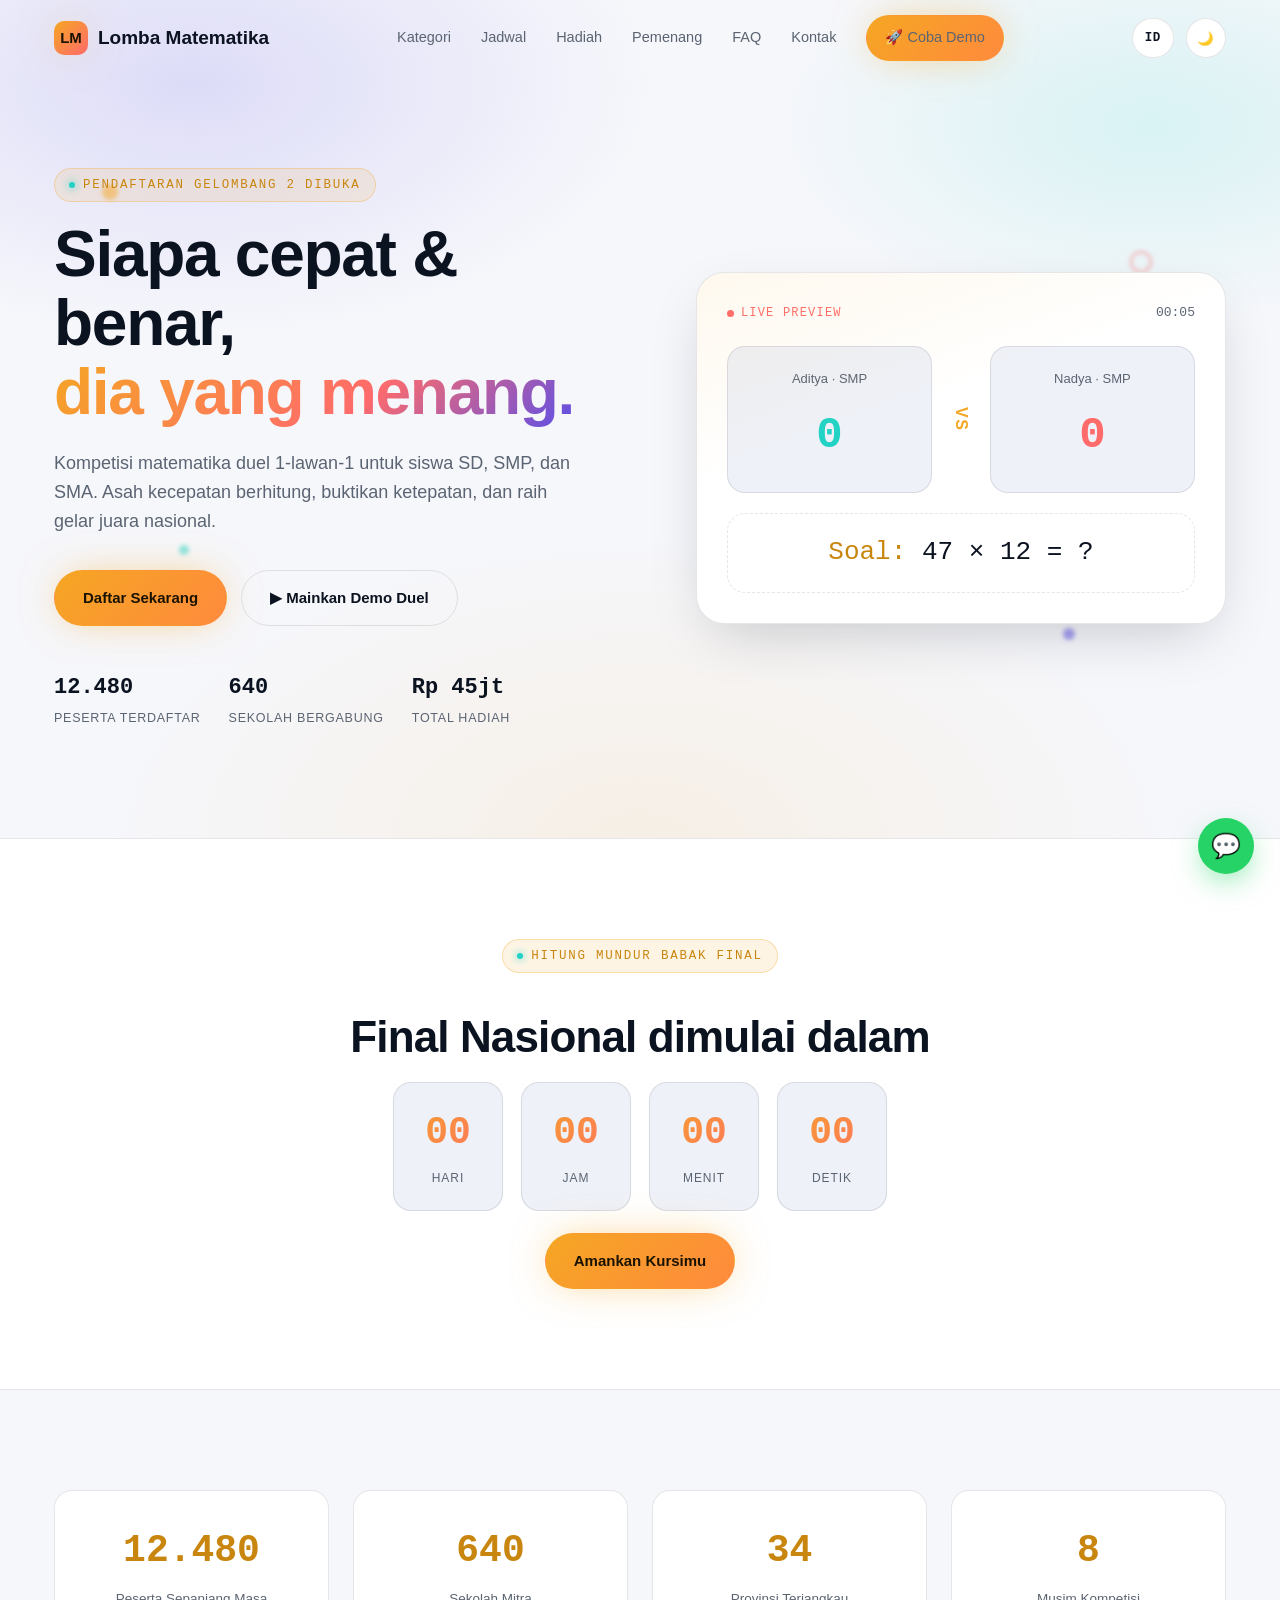
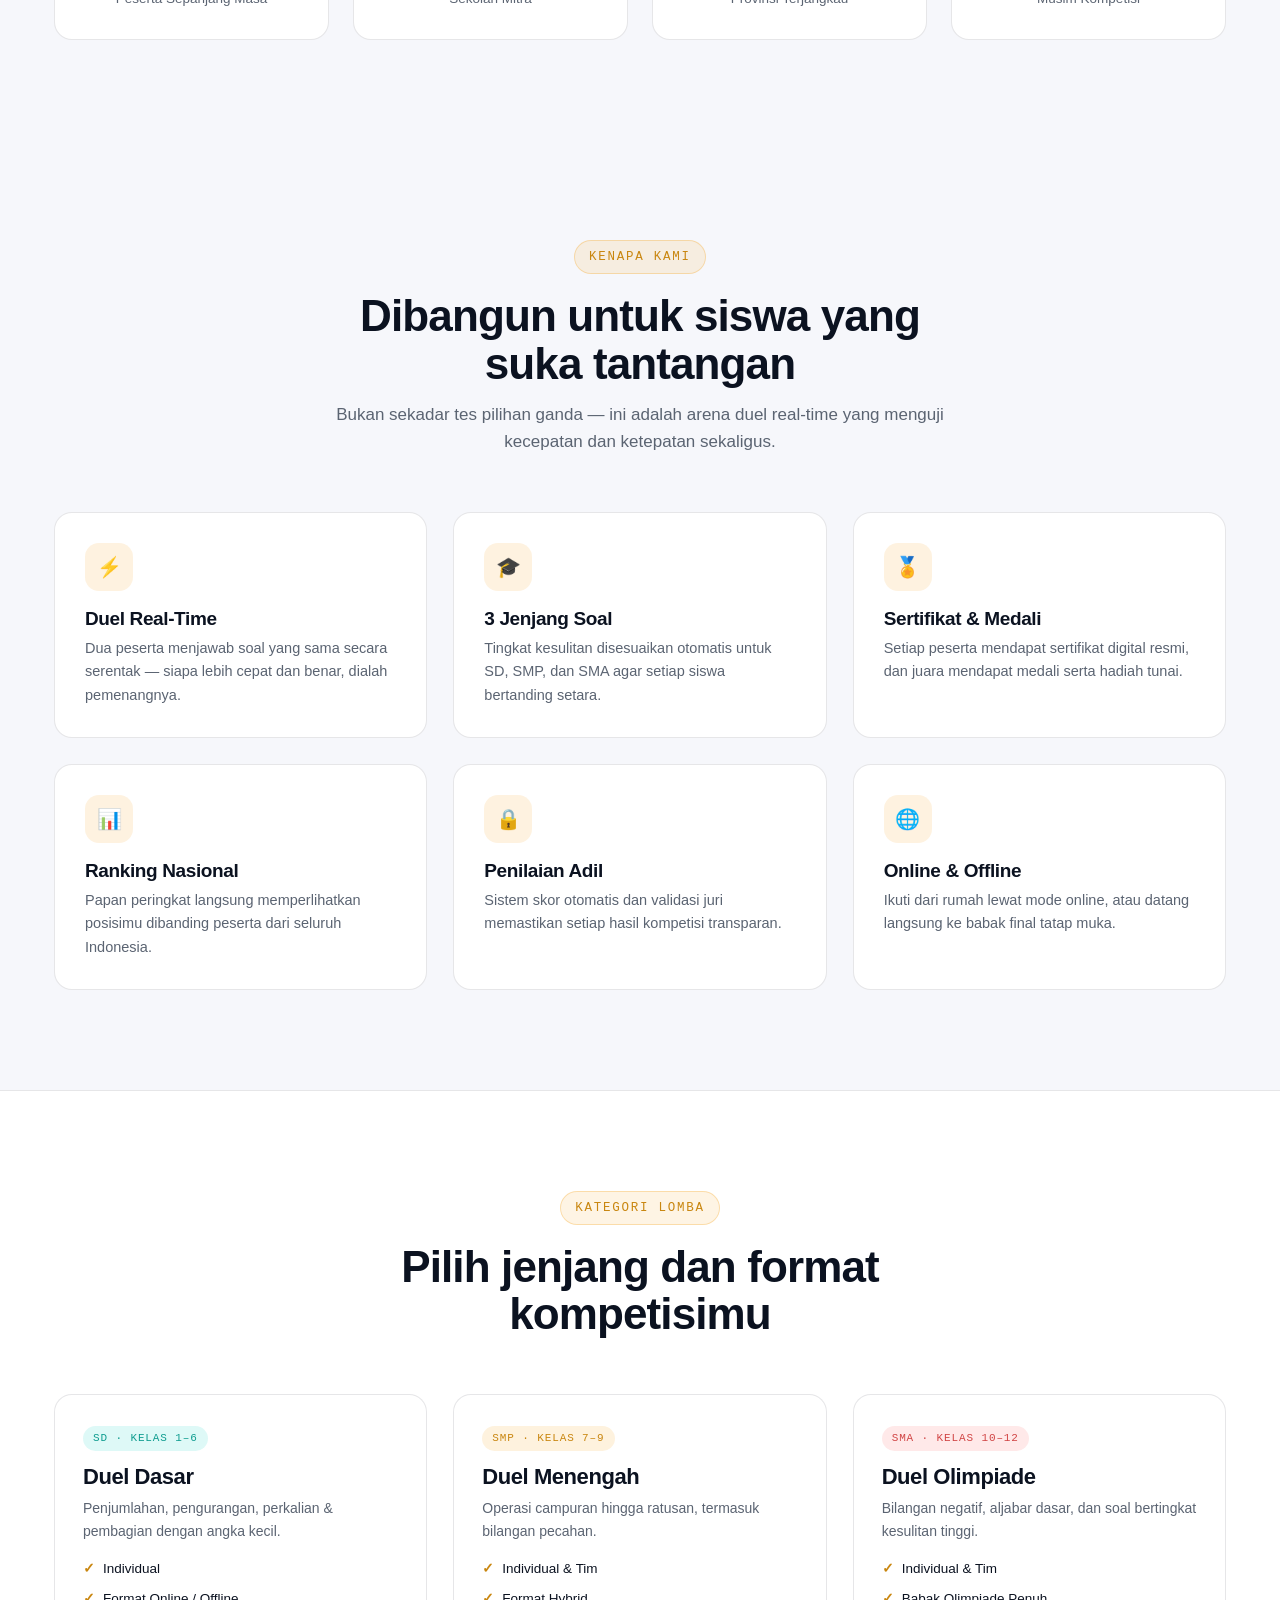
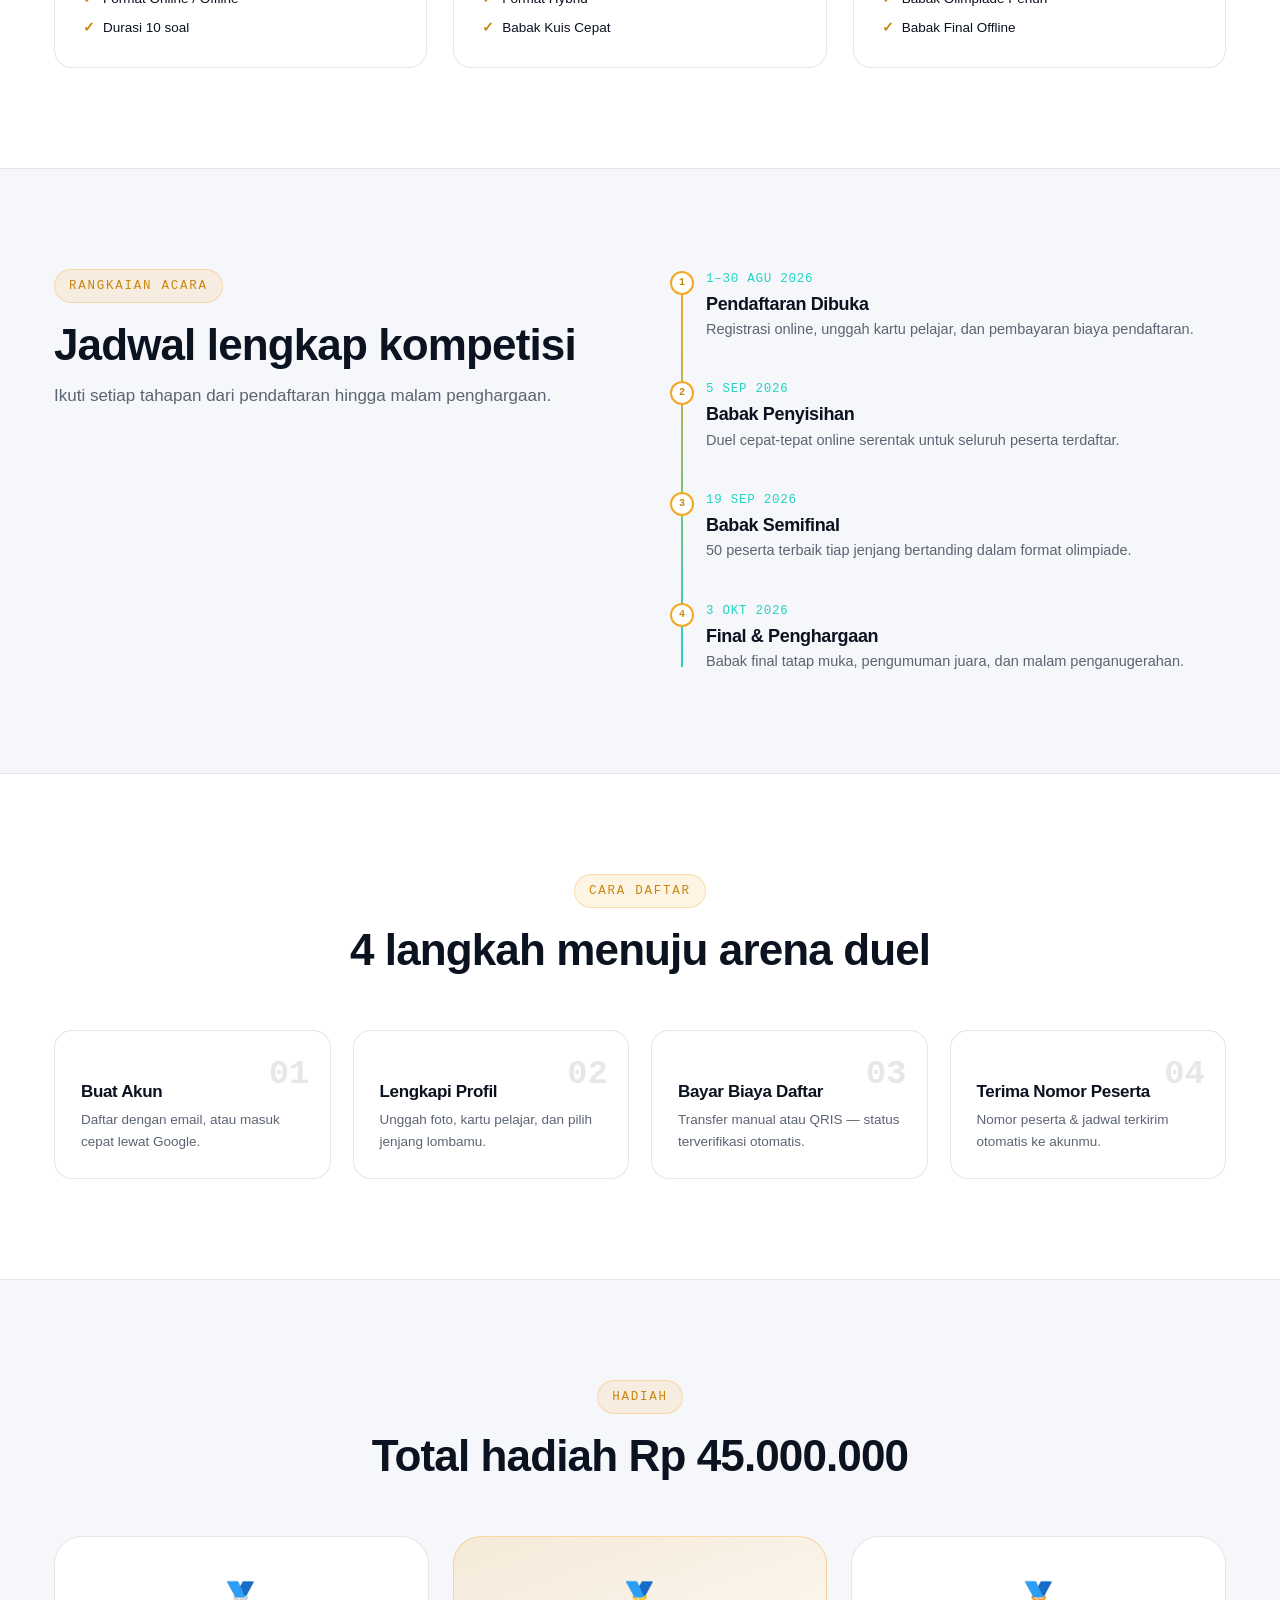
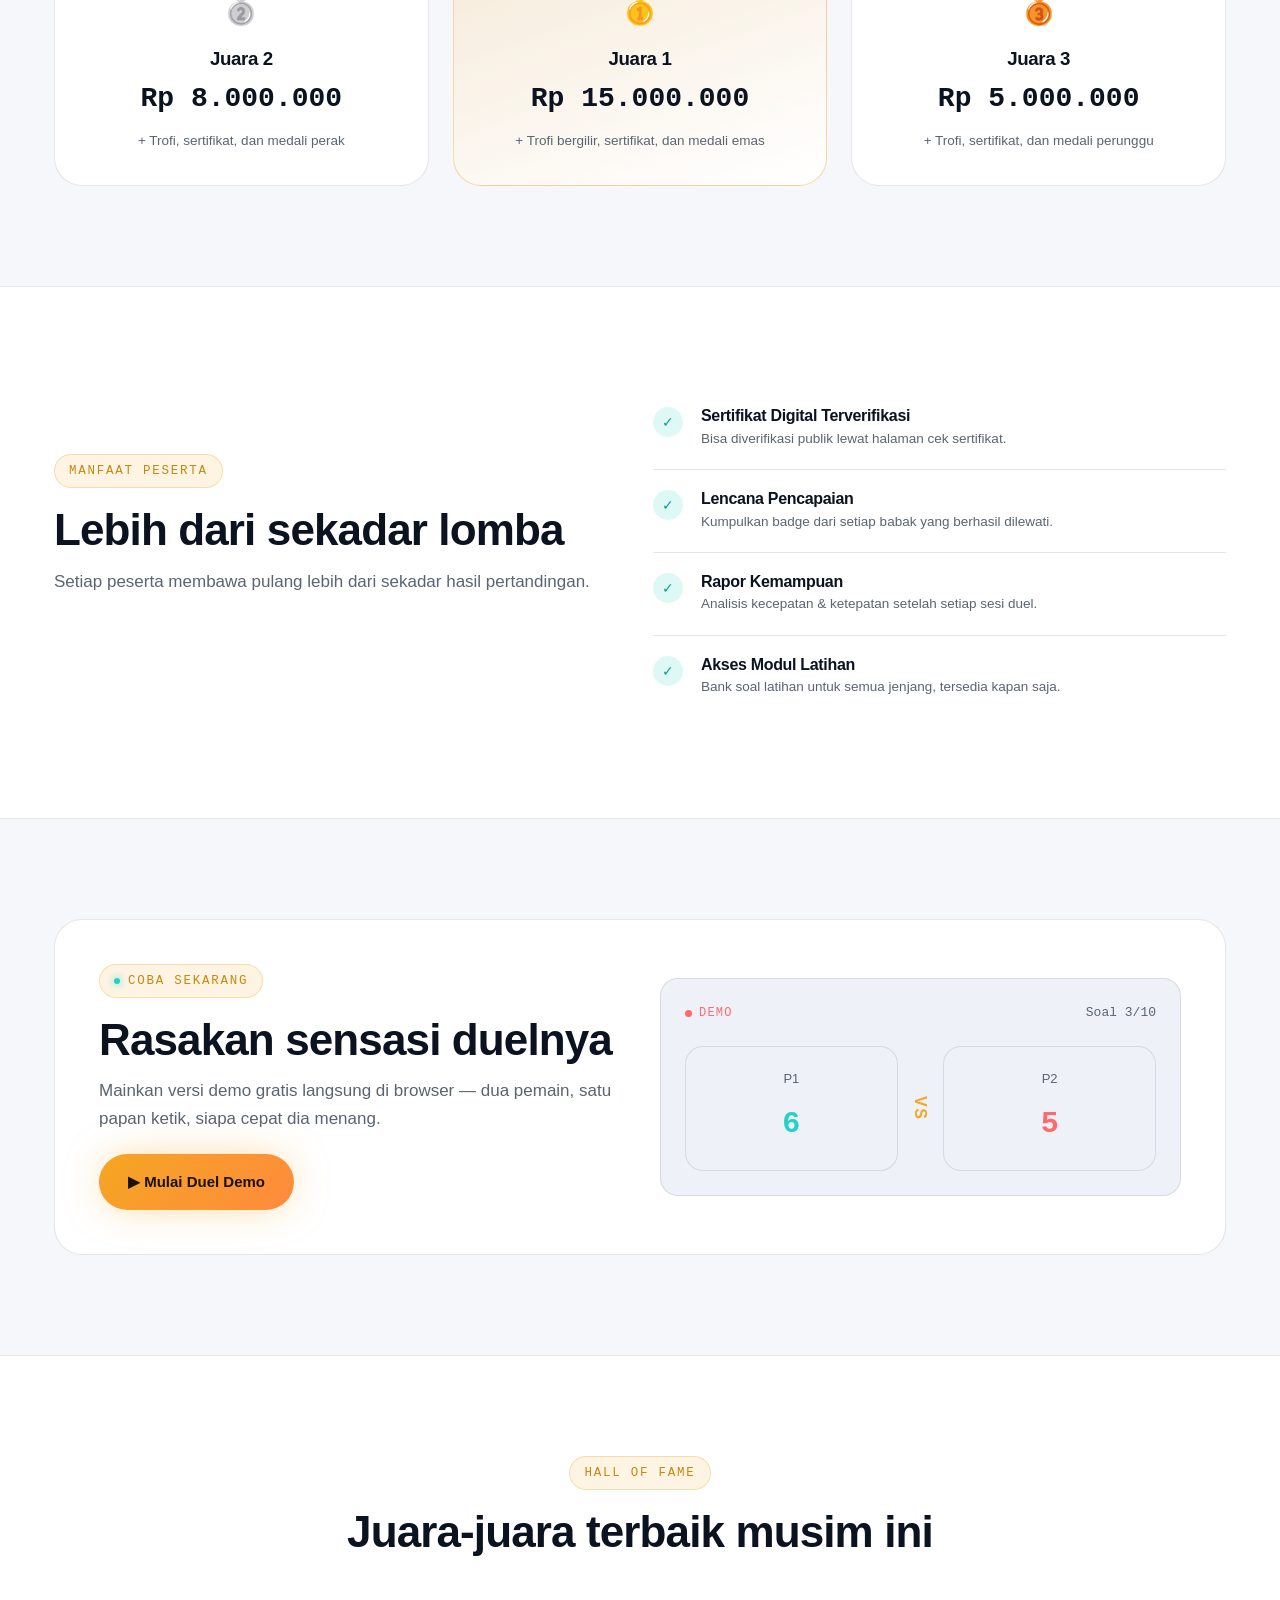
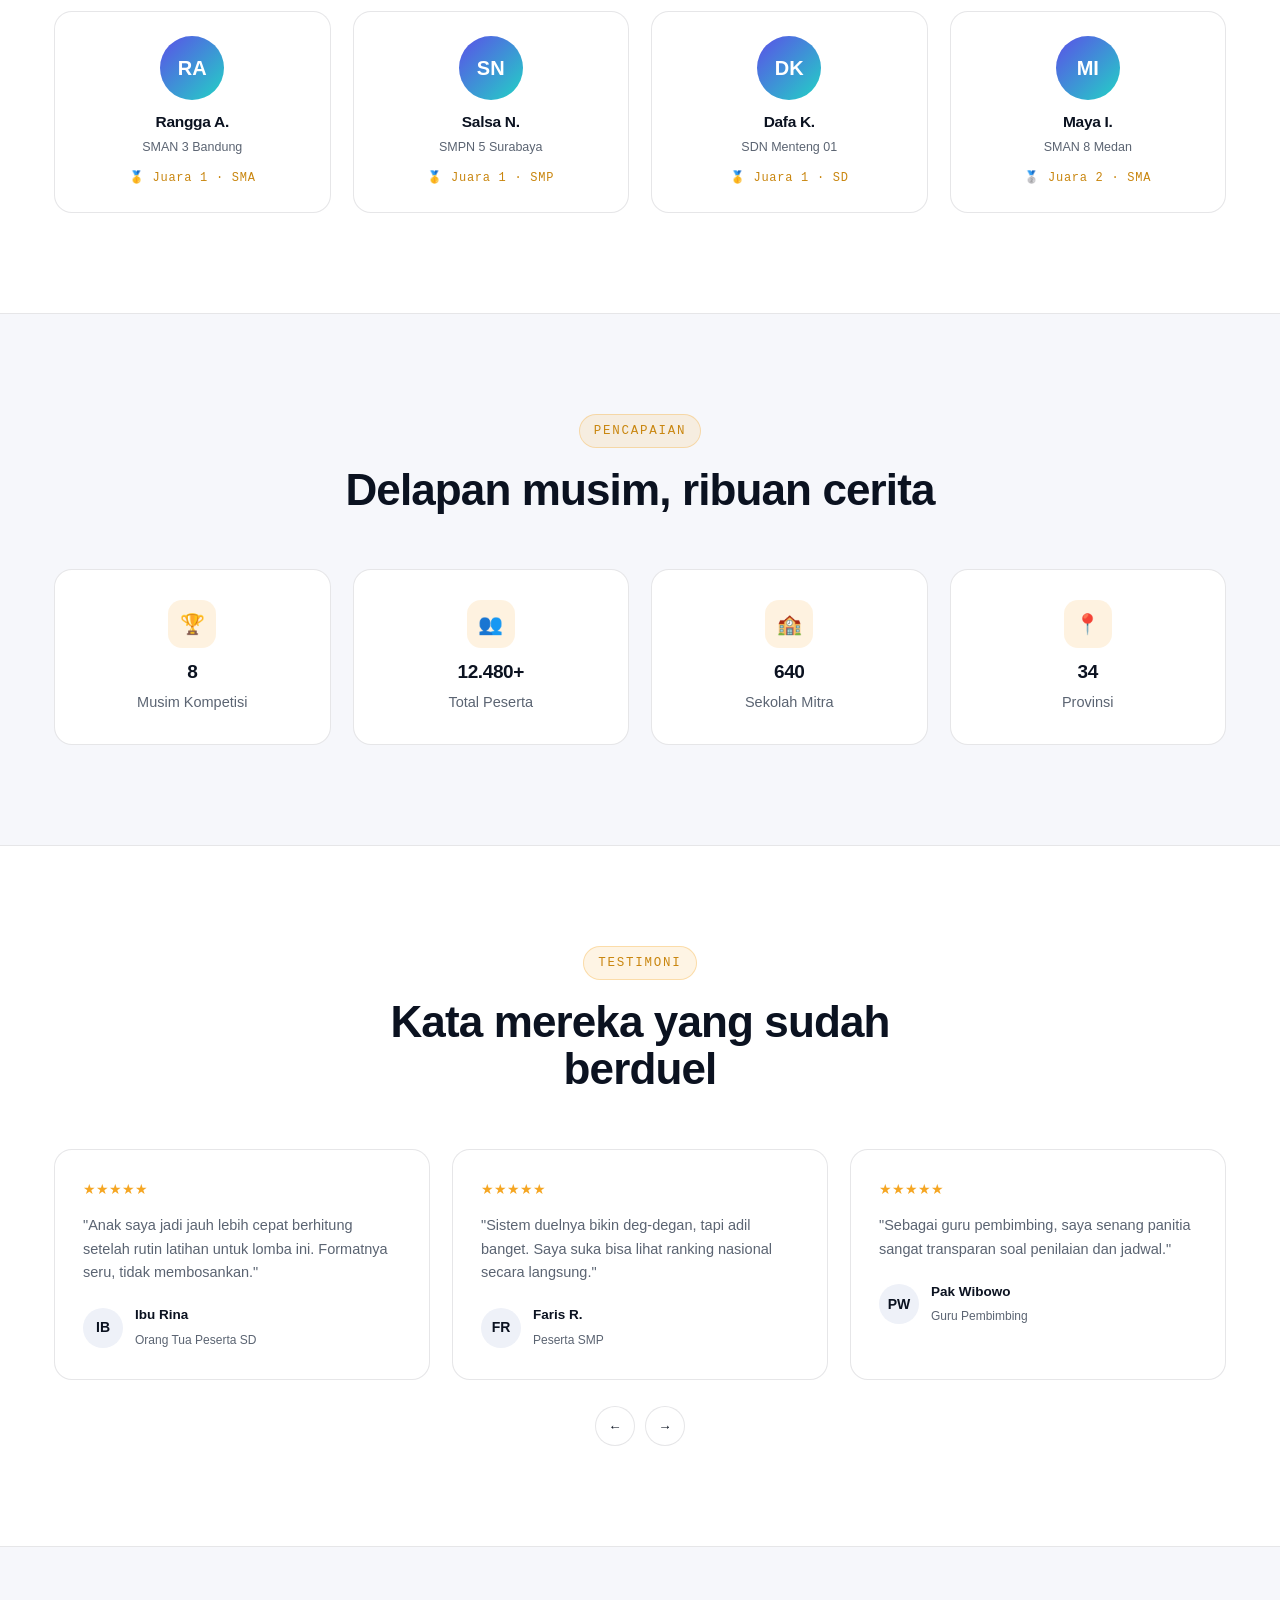
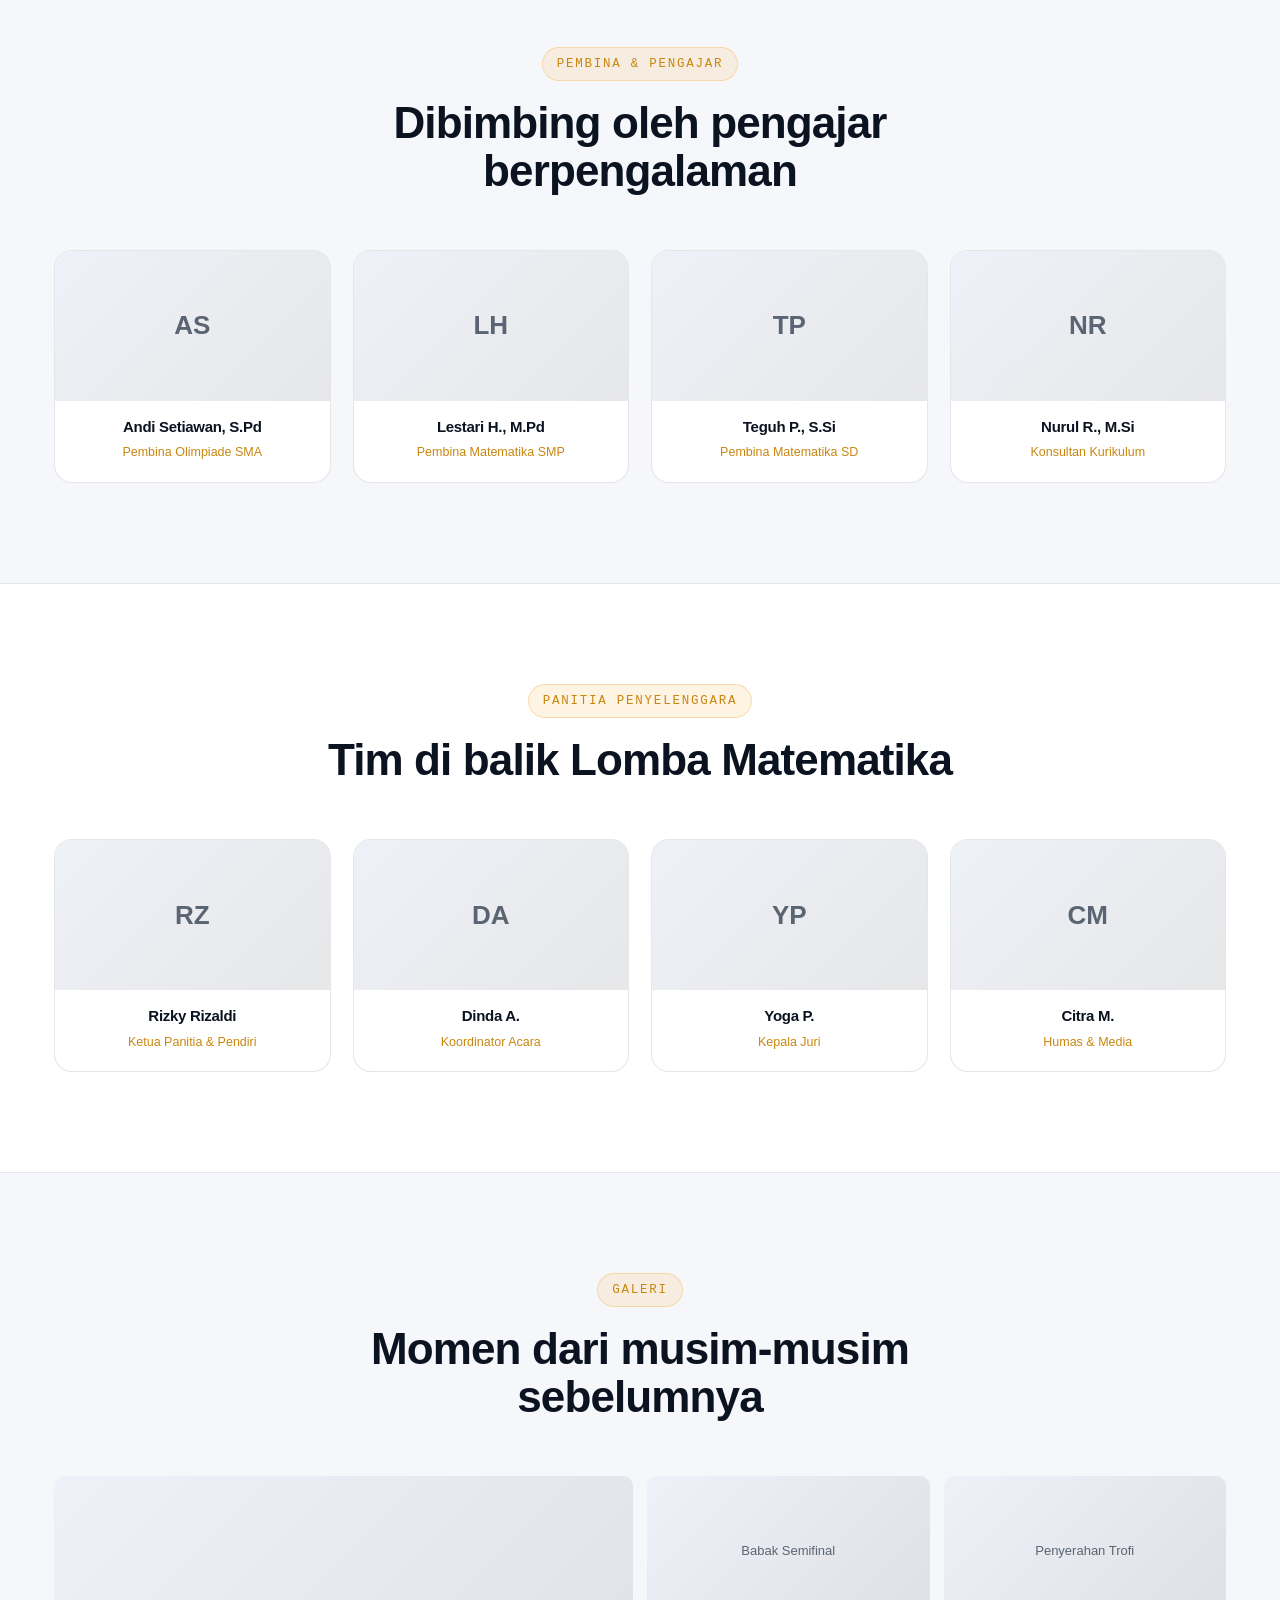
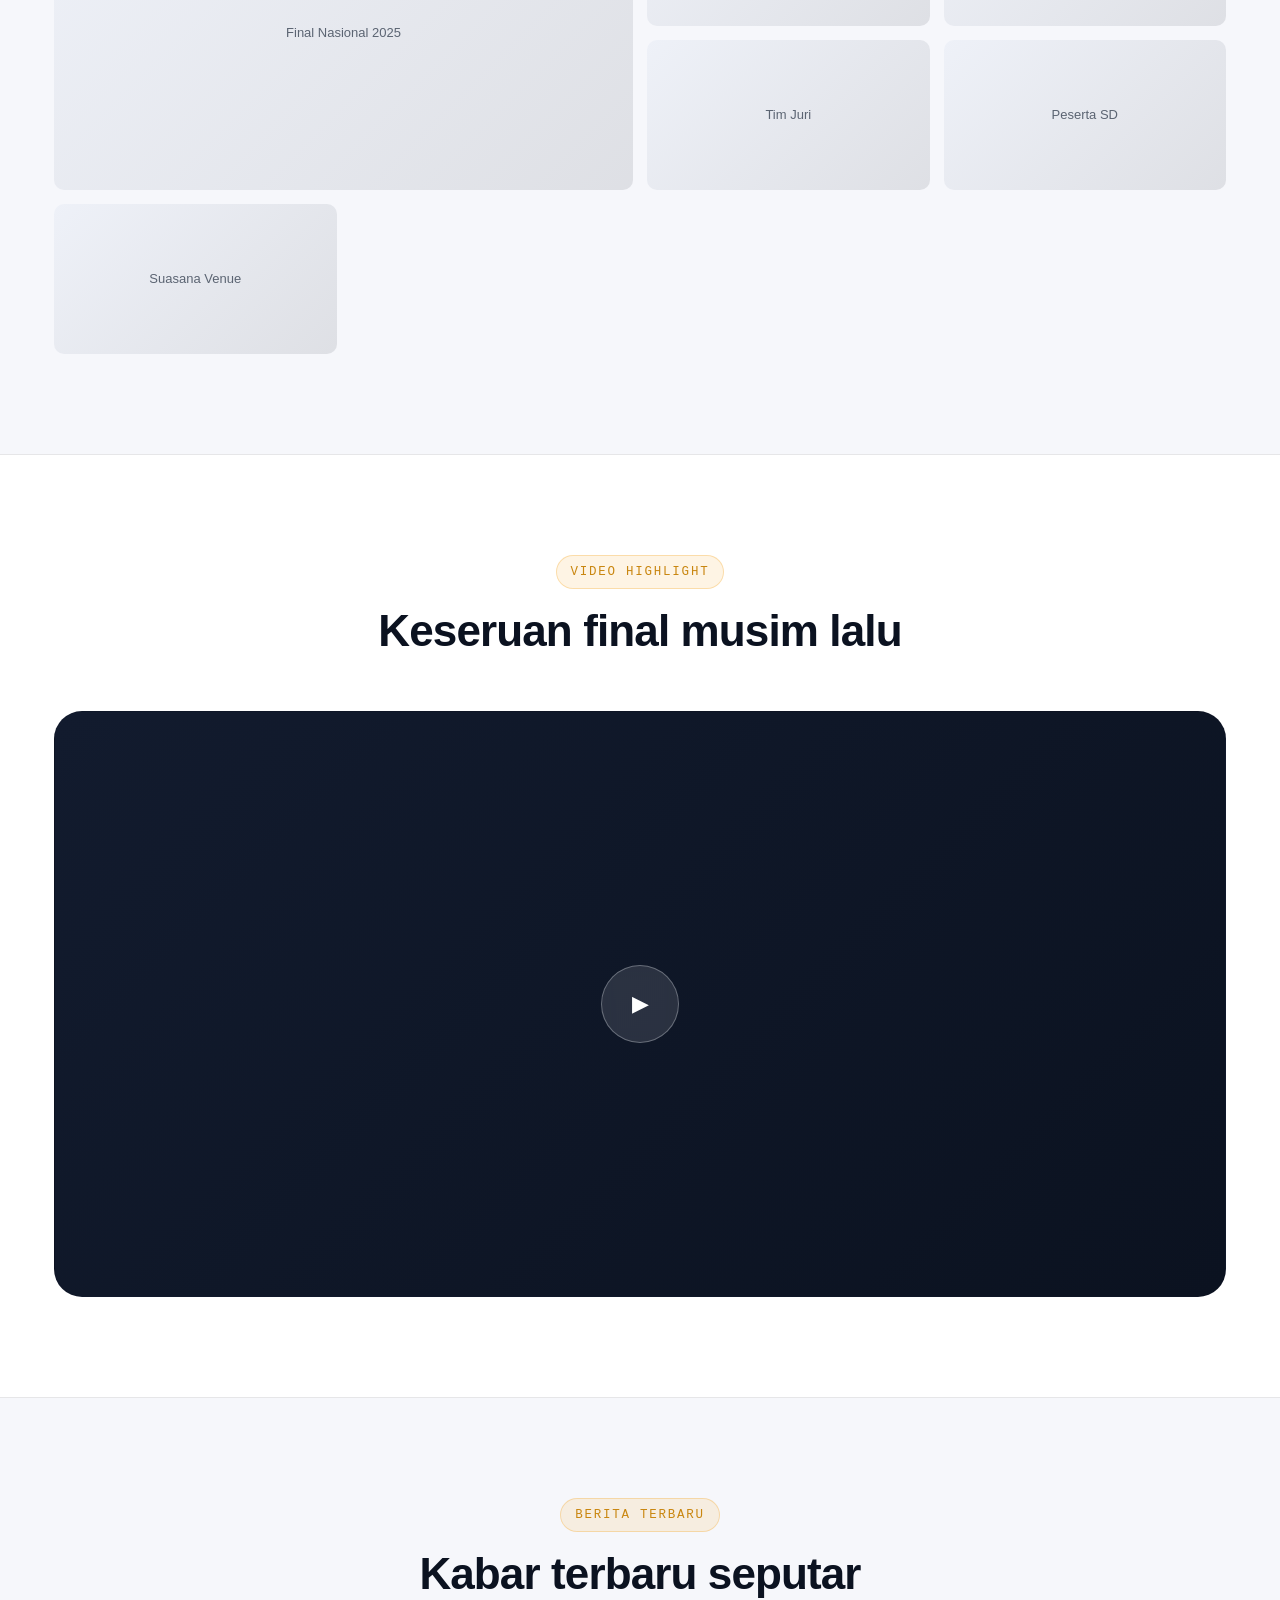
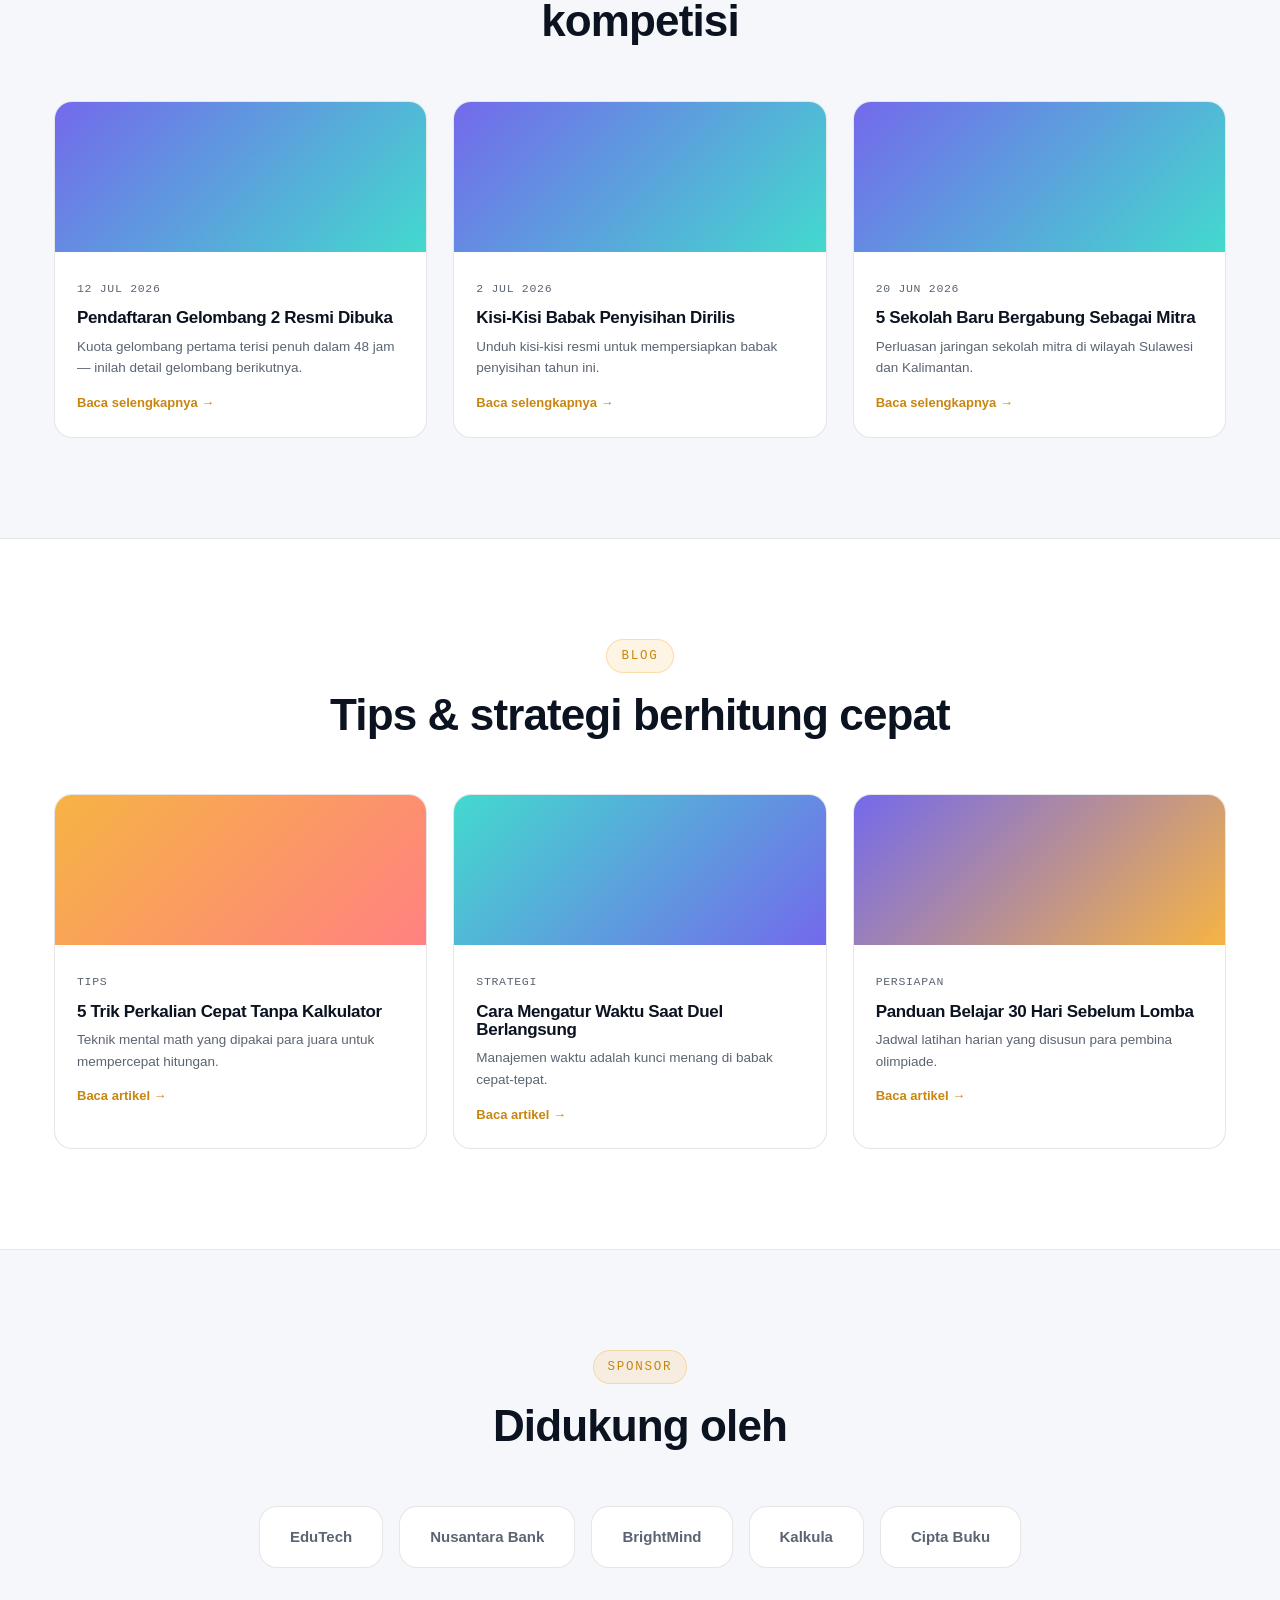
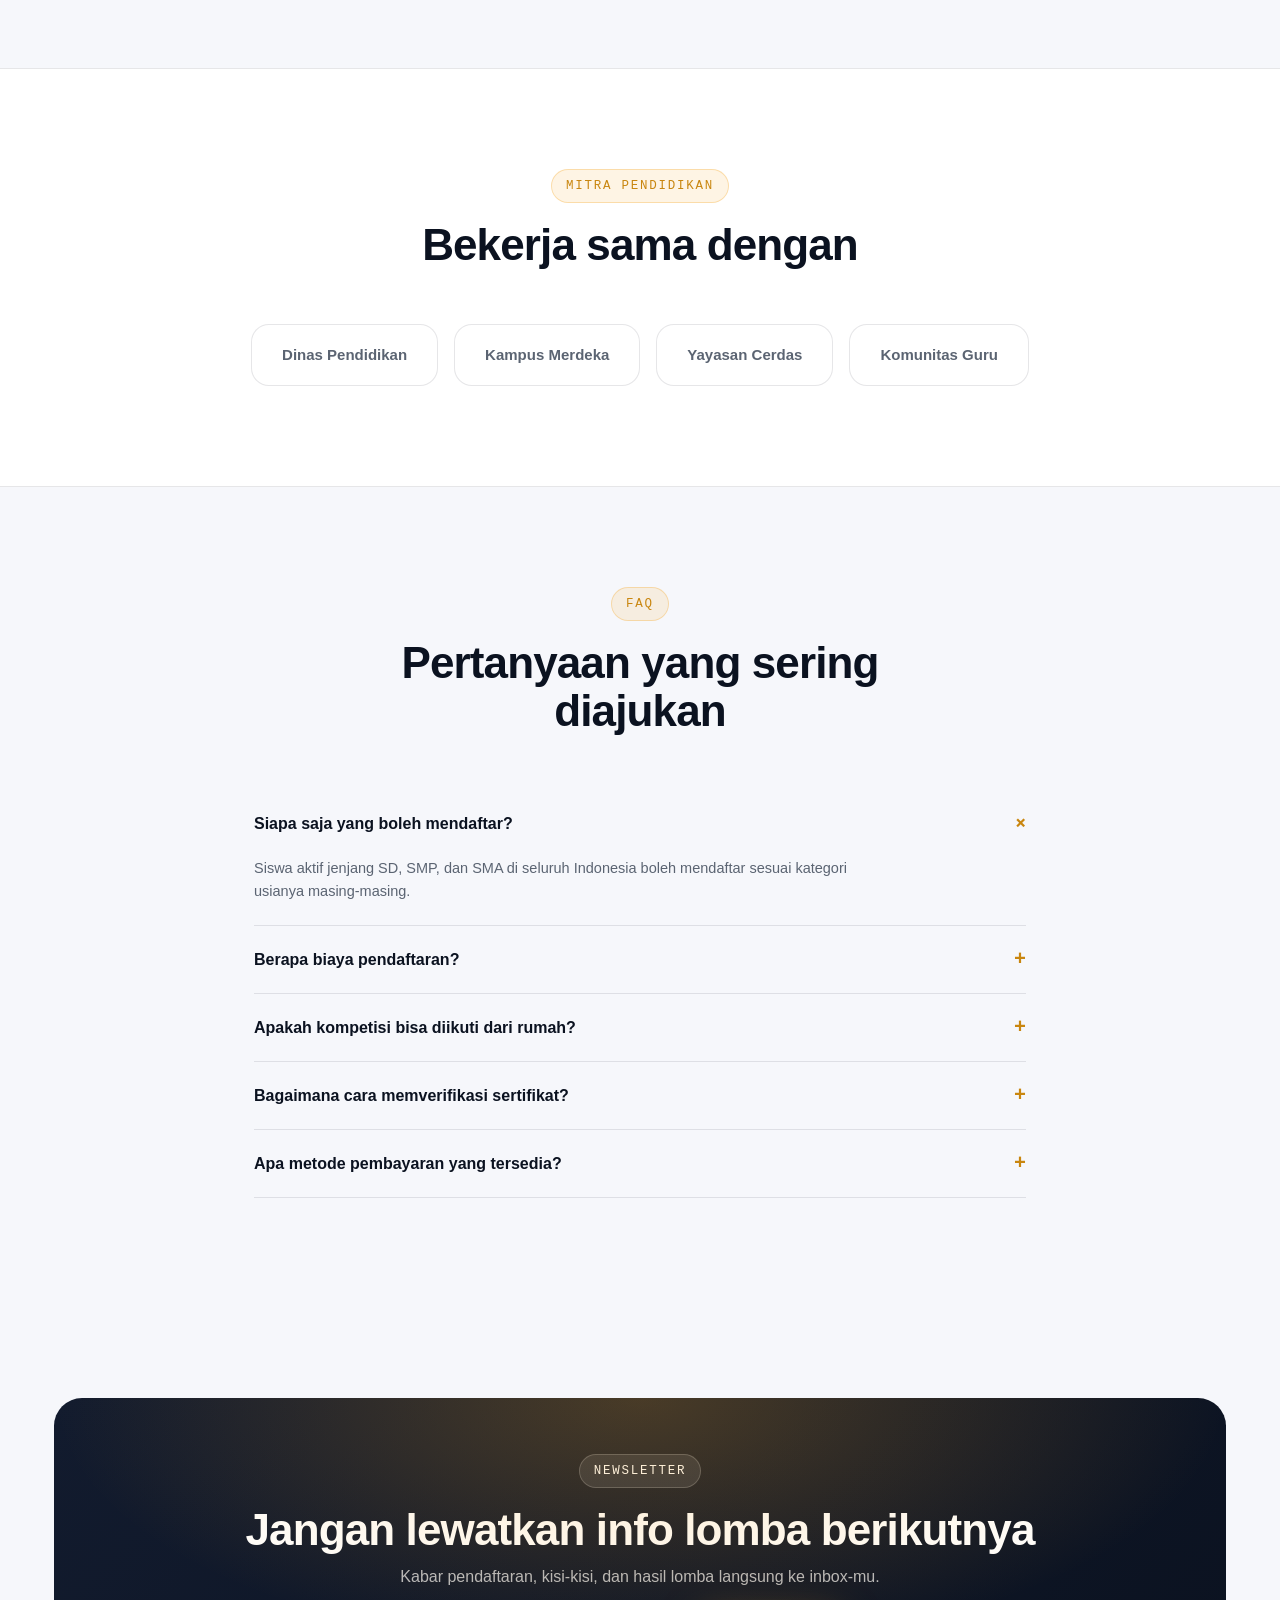
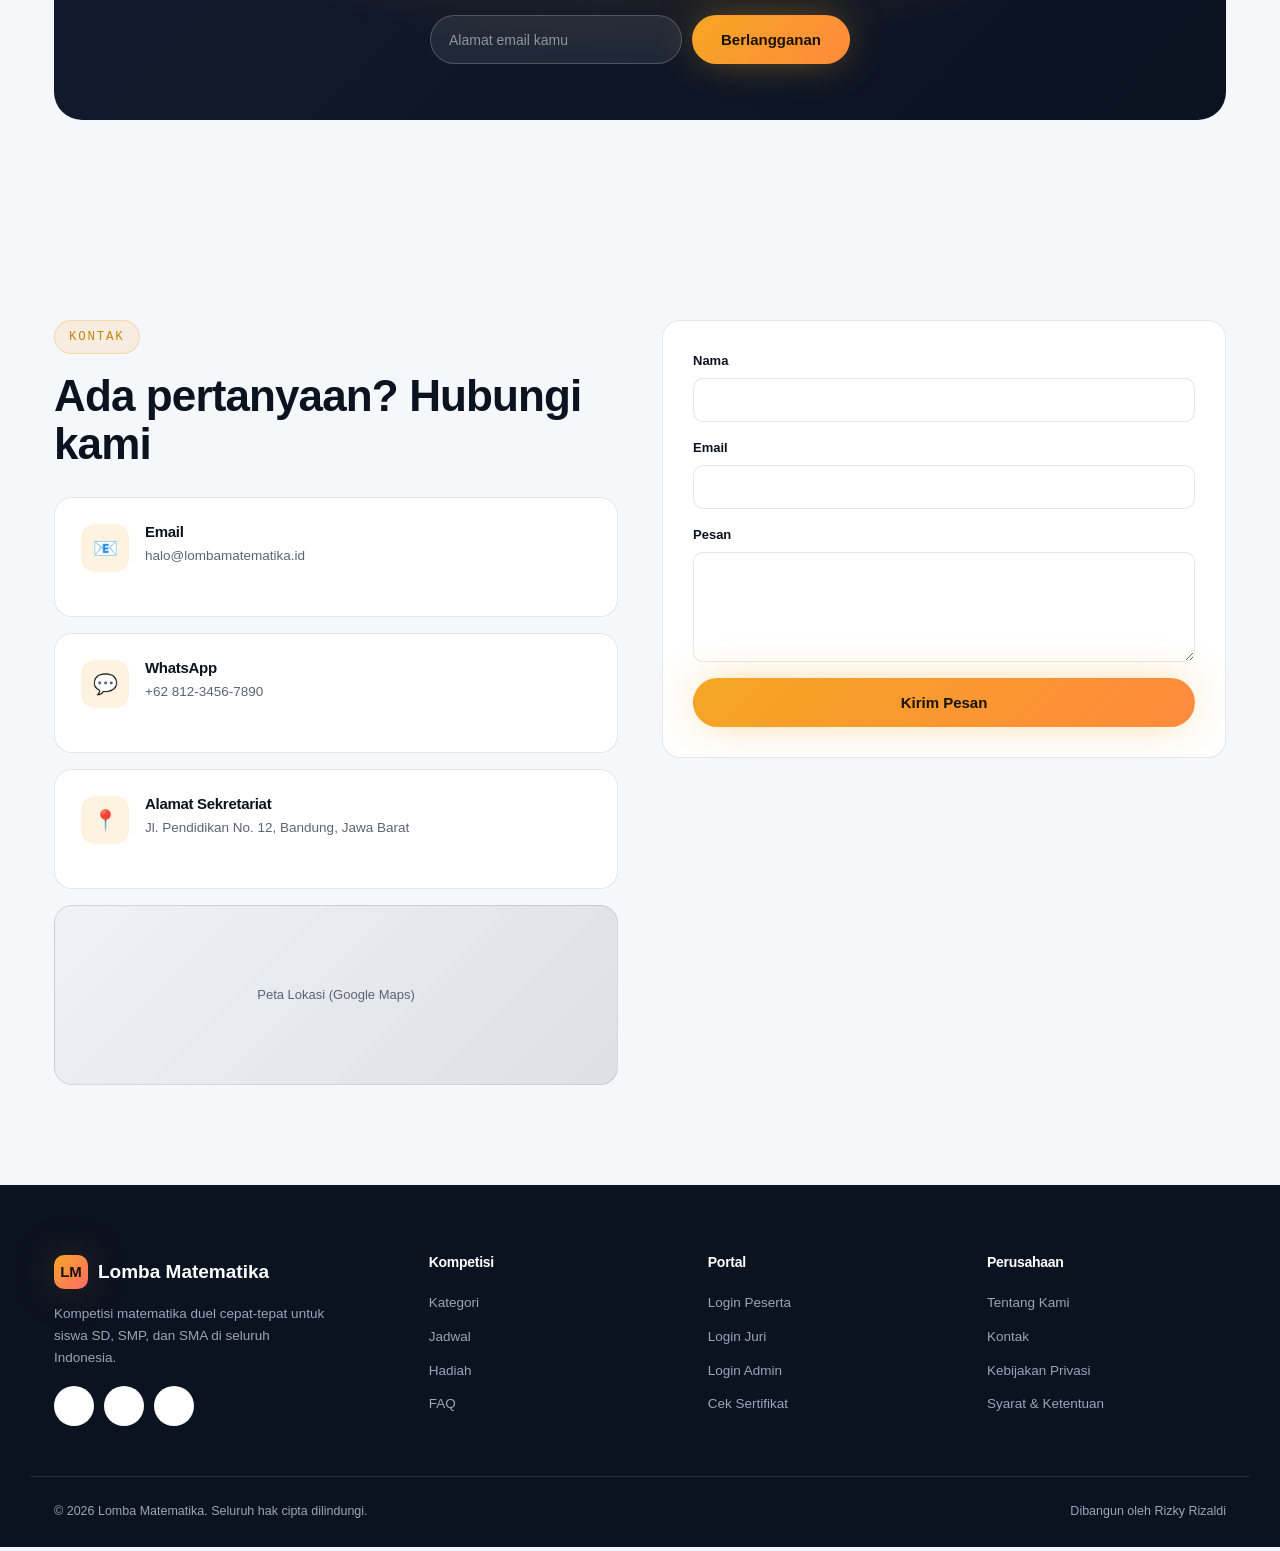
==== commit 0d822f1e: "Add files via upload" ====
--- a/index.html
+++ b/index.html
@@ -34,7 +34,7 @@
 <link rel="preconnect" href="https://fonts.googleapis.com">
 <link rel="preconnect" href="https://fonts.gstatic.com" crossorigin>
 <link href="https://fonts.googleapis.com/css2?family=Space+Grotesk:wght@500;700&family=Inter:wght@400;500;600;700&family=JetBrains+Mono:wght@500;700&display=swap" rel="stylesheet">
-<link rel="stylesheet" href="css/main.css">
+<link rel="stylesheet" href="main.css">
 </head>
 <body>
 
@@ -512,7 +512,7 @@
 <a href="https://wa.me/6281234567890" class="wa-float" target="_blank" rel="noopener" aria-label="Chat WhatsApp">💬</a>
 <button class="back-top" id="backTop" aria-label="Kembali ke atas">↑</button>
 
-<script src="js/i18n.js"></script>
-<script src="js/main.js"></script>
+<script src="i18n.js"></script>
+<script src="main.js"></script>
 </body>
 </html>
--- a/main.css
+++ b/main.css
@@ -0,0 +1,438 @@
+/* ============================================================
+   LOMBA MATEMATIKA — Design System
+   Signature: the "Live Scoreboard" — a VS duel motif (two racing
+   numerals separated by a glowing divider) that recurs in the
+   hero, the stats bar, and the countdown, echoing the actual
+   1v1 arithmetic-duel product at the heart of the site.
+   ============================================================ */
+
+:root{
+  /* --- Color tokens --- */
+  --ink:#0B1220;             /* deep navy — dark bg */
+  --ink-surface:#121B2E;     /* dark surface */
+  --ink-surface-2:#1A2540;   /* dark surface raised */
+  --paper:#F6F7FB;           /* cool paper — light bg */
+  --paper-surface:#FFFFFF;   /* light surface */
+  --paper-surface-2:#EEF1F8; /* light surface raised */
+
+  --amber:#F5A623;           /* trophy gold — primary accent */
+  --amber-dim:#C9860F;
+  --cyan:#22D3C5;            /* volt cyan — "live" accent */
+  --violet:#5B4FE8;          /* gradient partner */
+  --coral:#FF6B6B;           /* player-2 accent */
+
+  --text-hi:#0B1220;
+  --text-lo:#5B6472;
+  --text-hi-dark:#F5F7FA;
+  --text-lo-dark:#9AA5B8;
+
+  --line:rgba(11,18,32,0.10);
+  --line-dark:rgba(245,247,250,0.10);
+
+  --font-display:'Space Grotesk', 'Segoe UI', sans-serif;
+  --font-body:'Inter', 'Segoe UI', sans-serif;
+  --font-mono:'JetBrains Mono', ui-monospace, monospace;
+
+  --radius-sm:10px;
+  --radius-md:18px;
+  --radius-lg:28px;
+  --radius-pill:999px;
+
+  --shadow-soft:0 20px 60px -20px rgba(11,18,32,0.25);
+  --shadow-glow-amber:0 0 40px -8px rgba(245,166,35,0.55);
+  --shadow-glow-cyan:0 0 40px -8px rgba(34,211,197,0.5);
+
+  --ease:cubic-bezier(.16,1,.3,1);
+
+  --bg:var(--paper);
+  --surface:var(--paper-surface);
+  --surface-2:var(--paper-surface-2);
+  --text:var(--text-hi);
+  --text-muted:var(--text-lo);
+  --border:var(--line);
+}
+
+[data-theme="dark"]{
+  --bg:var(--ink);
+  --surface:var(--ink-surface);
+  --surface-2:var(--ink-surface-2);
+  --text:var(--text-hi-dark);
+  --text-muted:var(--text-lo-dark);
+  --border:var(--line-dark);
+}
+
+*,*::before,*::after{ box-sizing:border-box; }
+html{ scroll-behavior:smooth; }
+@media (prefers-reduced-motion:reduce){
+  html{ scroll-behavior:auto; }
+  *,*::before,*::after{ animation-duration:0.001ms !important; animation-iteration-count:1 !important; transition-duration:0.001ms !important; scroll-behavior:auto !important; }
+}
+
+body{
+  margin:0;
+  background:var(--bg);
+  color:var(--text);
+  font-family:var(--font-body);
+  font-size:16px;
+  line-height:1.6;
+  -webkit-font-smoothing:antialiased;
+  transition:background .4s var(--ease), color .4s var(--ease);
+  overflow-x:hidden;
+}
+
+h1,h2,h3,h4{ font-family:var(--font-display); margin:0; line-height:1.08; letter-spacing:-0.02em; }
+p{ margin:0; }
+a{ color:inherit; text-decoration:none; }
+ul{ list-style:none; margin:0; padding:0; }
+img{ max-width:100%; display:block; }
+button{ font-family:inherit; cursor:pointer; }
+input,select,textarea{ font-family:inherit; }
+
+:focus-visible{ outline:3px solid var(--cyan); outline-offset:3px; border-radius:4px; }
+
+.container{ width:100%; max-width:1220px; margin:0 auto; padding:0 24px; }
+.eyebrow{
+  display:inline-flex; align-items:center; gap:8px;
+  font-family:var(--font-mono); font-size:12.5px; letter-spacing:.14em; text-transform:uppercase;
+  color:var(--amber-dim); background:rgba(245,166,35,0.12); border:1px solid rgba(245,166,35,0.3);
+  padding:6px 14px; border-radius:var(--radius-pill); margin-bottom:18px;
+}
+[data-theme="dark"] .eyebrow{ color:var(--amber); }
+.eyebrow .dot{ width:6px; height:6px; border-radius:50%; background:var(--cyan); box-shadow:0 0 8px var(--cyan); animation:pulse 1.6s ease-in-out infinite; }
+@keyframes pulse{ 0%,100%{ opacity:1; } 50%{ opacity:.35; } }
+
+section{ position:relative; padding:100px 0; }
+.section-head{ max-width:640px; margin-bottom:56px; }
+.section-head.center{ margin-left:auto; margin-right:auto; text-align:center; }
+.section-title{ font-size:clamp(28px,4vw,44px); }
+.section-sub{ color:var(--text-muted); font-size:17px; margin-top:14px; }
+
+/* ---------- Buttons ---------- */
+.btn{
+  display:inline-flex; align-items:center; justify-content:center; gap:10px;
+  padding:15px 28px; border-radius:var(--radius-pill); font-weight:600; font-size:15px;
+  border:1px solid transparent; transition:transform .3s var(--ease), box-shadow .3s var(--ease), background .3s;
+  white-space:nowrap;
+}
+.btn:active{ transform:scale(.97); }
+.btn-primary{ background:linear-gradient(135deg,var(--amber),#ff8a3d); color:#1A1200; box-shadow:var(--shadow-glow-amber); }
+.btn-primary:hover{ transform:translateY(-2px); box-shadow:0 12px 40px -6px rgba(245,166,35,0.6); }
+.btn-ghost{ background:transparent; border-color:var(--border); color:var(--text); }
+.btn-ghost:hover{ border-color:var(--amber); color:var(--amber-dim); }
+.btn-sm{ padding:10px 18px; font-size:13.5px; }
+
+/* ---------- Navbar ---------- */
+.navbar{
+  position:fixed; top:0; left:0; right:0; z-index:200;
+  border-bottom:1px solid transparent;
+  transition:background .3s var(--ease), border-color .3s var(--ease), backdrop-filter .3s;
+}
+.navbar.scrolled{
+  background:color-mix(in srgb, var(--bg) 78%, transparent);
+  backdrop-filter:blur(16px) saturate(140%);
+  border-bottom-color:var(--border);
+}
+.nav-inner{ display:flex; align-items:center; justify-content:space-between; height:76px; }
+.brand{ display:flex; align-items:center; gap:10px; font-family:var(--font-display); font-weight:700; font-size:19px; }
+.brand-mark{ width:34px; height:34px; border-radius:10px; background:linear-gradient(135deg,var(--amber),var(--coral)); display:grid; place-items:center; color:#1A1200; font-weight:800; font-size:15px; box-shadow:var(--shadow-glow-amber); }
+.nav-links{ display:flex; align-items:center; gap:30px; }
+.nav-links a{ font-size:14.5px; font-weight:500; color:var(--text-muted); transition:color .2s; position:relative; }
+.nav-links a:hover{ color:var(--text); }
+.nav-links a::after{ content:''; position:absolute; left:0; right:0; bottom:-6px; height:2px; background:var(--amber); transform:scaleX(0); transform-origin:left; transition:transform .25s var(--ease); }
+.nav-links a:hover::after{ transform:scaleX(1); }
+.nav-actions{ display:flex; align-items:center; gap:12px; }
+.icon-btn{
+  width:40px; height:40px; border-radius:var(--radius-pill); border:1px solid var(--border); background:var(--surface);
+  display:grid; place-items:center; color:var(--text); transition:border-color .2s, transform .2s;
+}
+.icon-btn:hover{ border-color:var(--amber); transform:translateY(-1px); }
+.lang-toggle{ font-family:var(--font-mono); font-size:12.5px; font-weight:700; letter-spacing:.05em; width:auto; padding:0 12px; }
+.nav-burger{ display:none; }
+
+/* ---------- Hero — VS Scoreboard ---------- */
+.hero{ padding:168px 0 110px; position:relative; overflow:hidden; }
+.hero-bg{ position:absolute; inset:0; z-index:-2; background:
+  radial-gradient(60% 50% at 15% 10%, rgba(91,79,232,0.16), transparent 60%),
+  radial-gradient(50% 40% at 90% 15%, rgba(34,211,197,0.14), transparent 60%),
+  radial-gradient(70% 60% at 50% 100%, rgba(245,166,35,0.10), transparent 60%);
+}
+[data-theme="dark"] .hero-bg{ background:
+  radial-gradient(60% 50% at 15% 10%, rgba(91,79,232,0.30), transparent 60%),
+  radial-gradient(50% 40% at 90% 15%, rgba(34,211,197,0.22), transparent 60%),
+  radial-gradient(70% 60% at 50% 100%, rgba(245,166,35,0.16), transparent 60%);
+}
+.hero-shape{ position:absolute; border-radius:50%; filter:blur(2px); opacity:.5; animation:float 9s ease-in-out infinite; z-index:-1; }
+.hero-shape.s1{ width:16px; height:16px; background:var(--amber); top:22%; left:8%; animation-delay:0s; }
+.hero-shape.s2{ width:10px; height:10px; background:var(--cyan); top:65%; left:14%; animation-delay:1.4s; }
+.hero-shape.s3{ width:22px; height:22px; border:2px solid var(--coral); background:transparent; top:30%; right:10%; animation-delay:.7s; }
+.hero-shape.s4{ width:12px; height:12px; background:var(--violet); top:75%; right:16%; animation-delay:2.1s; }
+@keyframes float{ 0%,100%{ transform:translateY(0) } 50%{ transform:translateY(-22px) } }
+
+.hero-grid{ display:grid; grid-template-columns:1.05fr .95fr; gap:56px; align-items:center; }
+.hero h1{ font-size:clamp(36px,5.2vw,64px); }
+.hero h1 .grad{ background:linear-gradient(135deg,var(--amber),var(--coral) 60%,var(--violet)); -webkit-background-clip:text; background-clip:text; color:transparent; }
+.hero-sub{ margin-top:22px; font-size:18px; color:var(--text-muted); max-width:520px; }
+.hero-ctas{ display:flex; gap:14px; margin-top:34px; flex-wrap:wrap; }
+.hero-meta{ display:flex; gap:28px; margin-top:44px; flex-wrap:wrap; }
+.hero-meta div{ display:flex; flex-direction:column; gap:3px; }
+.hero-meta strong{ font-family:var(--font-mono); font-size:22px; }
+.hero-meta span{ font-size:12.5px; color:var(--text-muted); text-transform:uppercase; letter-spacing:.06em; }
+
+/* --- VS Scoreboard card --- */
+.vs-card{
+  background:var(--surface); border:1px solid var(--border); border-radius:var(--radius-lg);
+  padding:30px; box-shadow:var(--shadow-soft); position:relative; overflow:hidden;
+}
+.vs-card::before{ content:''; position:absolute; inset:0; background:linear-gradient(160deg, rgba(245,166,35,.08), transparent 40%); pointer-events:none; }
+.vs-top{ display:flex; justify-content:space-between; align-items:center; margin-bottom:22px; }
+.vs-live{ display:flex; align-items:center; gap:7px; font-family:var(--font-mono); font-size:12px; letter-spacing:.1em; color:var(--coral); text-transform:uppercase; }
+.vs-live .dot{ width:7px; height:7px; border-radius:50%; background:var(--coral); animation:pulse 1.2s infinite; }
+.vs-clock{ font-family:var(--font-mono); font-size:13px; color:var(--text-muted); }
+.vs-board{ display:grid; grid-template-columns:1fr auto 1fr; align-items:center; gap:16px; }
+.vs-player{ text-align:center; padding:22px 10px; border-radius:var(--radius-md); background:var(--surface-2); border:1px solid var(--border); }
+.vs-player .name{ font-size:13px; color:var(--text-muted); margin-bottom:10px; }
+.vs-player .score{ font-family:var(--font-mono); font-size:44px; font-weight:700; }
+.vs-player.p1 .score{ color:var(--cyan); }
+.vs-player.p2 .score{ color:var(--coral); }
+.vs-divider{ font-family:var(--font-display); font-weight:700; font-size:16px; color:var(--amber); writing-mode:vertical-rl; letter-spacing:.1em; }
+.vs-question{ margin-top:20px; text-align:center; padding:18px; border-radius:var(--radius-md); border:1px dashed var(--border); font-family:var(--font-mono); font-size:26px; }
+.vs-question span{ color:var(--amber-dim); }
+[data-theme="dark"] .vs-question span{ color:var(--amber); }
+
+/* ---------- Countdown ---------- */
+.countdown-section{ background:var(--surface); border-top:1px solid var(--border); border-bottom:1px solid var(--border); }
+.countdown-inner{ display:flex; flex-direction:column; align-items:center; text-align:center; gap:22px; }
+.countdown-grid{ display:flex; gap:18px; flex-wrap:wrap; justify-content:center; }
+.count-box{ width:110px; padding:20px 0; border-radius:var(--radius-md); background:var(--surface-2); border:1px solid var(--border); }
+.count-box strong{ display:block; font-family:var(--font-mono); font-size:38px; font-weight:700; background:linear-gradient(135deg,var(--amber),var(--coral)); -webkit-background-clip:text; background-clip:text; color:transparent; }
+.count-box span{ font-size:12px; text-transform:uppercase; letter-spacing:.08em; color:var(--text-muted); }
+
+/* ---------- Stats ---------- */
+.stats-grid{ display:grid; grid-template-columns:repeat(4,1fr); gap:24px; }
+.stat-card{ text-align:center; padding:30px 16px; border-radius:var(--radius-md); background:var(--surface); border:1px solid var(--border); }
+.stat-num{ font-family:var(--font-mono); font-size:38px; font-weight:700; color:var(--amber-dim); }
+[data-theme="dark"] .stat-num{ color:var(--amber); }
+.stat-label{ margin-top:6px; font-size:13.5px; color:var(--text-muted); }
+
+/* ---------- Cards / grids ---------- */
+.grid-3{ display:grid; grid-template-columns:repeat(3,1fr); gap:26px; }
+.grid-4{ display:grid; grid-template-columns:repeat(4,1fr); gap:22px; }
+.grid-2{ display:grid; grid-template-columns:repeat(2,1fr); gap:26px; }
+
+.feature-card{
+  background:var(--surface); border:1px solid var(--border); border-radius:var(--radius-md);
+  padding:30px; transition:transform .35s var(--ease), box-shadow .35s var(--ease), border-color .35s;
+}
+.feature-card:hover{ transform:translateY(-6px); box-shadow:var(--shadow-soft); border-color:rgba(245,166,35,.35); }
+.feature-icon{ width:48px; height:48px; border-radius:14px; display:grid; place-items:center; margin-bottom:18px; background:rgba(245,166,35,.14); color:var(--amber-dim); font-size:20px; }
+[data-theme="dark"] .feature-icon{ color:var(--amber); }
+.feature-card h3{ font-size:19px; margin-bottom:8px; }
+.feature-card p{ color:var(--text-muted); font-size:14.5px; }
+
+/* category card with level accent */
+.cat-card{ background:var(--surface); border:1px solid var(--border); border-radius:var(--radius-md); padding:28px; position:relative; overflow:hidden; }
+.cat-card .tag{ font-family:var(--font-mono); font-size:11px; letter-spacing:.08em; text-transform:uppercase; padding:4px 10px; border-radius:var(--radius-pill); display:inline-block; margin-bottom:14px; }
+.cat-card.sd .tag{ background:rgba(34,211,197,.15); color:#0E9C8F; }
+.cat-card.smp .tag{ background:rgba(245,166,35,.15); color:var(--amber-dim); }
+.cat-card.sma .tag{ background:rgba(255,107,107,.15); color:#D14545; }
+[data-theme="dark"] .cat-card.sd .tag{ color:var(--cyan); }
+[data-theme="dark"] .cat-card.smp .tag{ color:var(--amber); }
+[data-theme="dark"] .cat-card.sma .tag{ color:var(--coral); }
+.cat-card h3{ font-size:22px; margin-bottom:8px; }
+.cat-card p{ color:var(--text-muted); font-size:14px; margin-bottom:16px; }
+.cat-card ul{ display:flex; flex-direction:column; gap:8px; }
+.cat-card li{ font-size:13.5px; display:flex; gap:8px; align-items:flex-start; }
+.cat-card li::before{ content:'✓'; color:var(--amber-dim); font-weight:700; }
+[data-theme="dark"] .cat-card li::before{ color:var(--amber); }
+
+/* ---------- Timeline ---------- */
+.timeline{ position:relative; padding-left:36px; }
+.timeline::before{ content:''; position:absolute; left:11px; top:6px; bottom:6px; width:2px; background:linear-gradient(var(--amber),var(--cyan)); }
+.tl-item{ position:relative; padding-bottom:38px; }
+.tl-item:last-child{ padding-bottom:0; }
+.tl-dot{ position:absolute; left:-36px; top:2px; width:24px; height:24px; border-radius:50%; background:var(--surface); border:2px solid var(--amber); display:grid; place-items:center; font-family:var(--font-mono); font-size:10px; font-weight:700; color:var(--amber-dim); }
+[data-theme="dark"] .tl-dot{ color:var(--amber); }
+.tl-item h3{ font-size:18px; margin-bottom:4px; }
+.tl-date{ font-family:var(--font-mono); font-size:12.5px; color:var(--cyan); text-transform:uppercase; letter-spacing:.06em; margin-bottom:6px; display:block; }
+.tl-item p{ color:var(--text-muted); font-size:14.5px; }
+
+/* ---------- Steps ---------- */
+.steps-grid{ display:grid; grid-template-columns:repeat(4,1fr); gap:22px; counter-reset:step; }
+.step-card{ background:var(--surface); border:1px solid var(--border); border-radius:var(--radius-md); padding:26px; position:relative; }
+.step-num{ font-family:var(--font-mono); font-size:34px; font-weight:700; color:var(--border); position:absolute; top:16px; right:20px; }
+.step-card h3{ font-size:17px; margin:26px 0 8px; }
+.step-card p{ font-size:13.5px; color:var(--text-muted); }
+
+/* ---------- Prizes ---------- */
+.prize-grid{ display:grid; grid-template-columns:repeat(3,1fr); gap:24px; align-items:end; }
+.prize-card{ text-align:center; padding:34px 20px; border-radius:var(--radius-lg); border:1px solid var(--border); background:var(--surface); }
+.prize-card.gold{ background:linear-gradient(160deg, rgba(245,166,35,.16), var(--surface)); border-color:rgba(245,166,35,.4); transform:translateY(-14px); }
+.medal{ font-size:40px; margin-bottom:14px; }
+.prize-amount{ font-family:var(--font-mono); font-size:28px; font-weight:700; margin:8px 0; }
+.prize-card p{ color:var(--text-muted); font-size:13.5px; }
+
+/* ---------- Benefits ---------- */
+.benefit-row{ display:flex; gap:18px; align-items:flex-start; padding:20px 0; border-bottom:1px solid var(--border); }
+.benefit-row:last-child{ border-bottom:none; }
+.benefit-check{ width:30px; height:30px; border-radius:50%; background:rgba(34,211,197,.15); color:#0E9C8F; display:grid; place-items:center; flex-shrink:0; font-size:14px; }
+[data-theme="dark"] .benefit-check{ color:var(--cyan); }
+.benefit-row h4{ font-size:16px; margin-bottom:3px; font-family:var(--font-body); font-weight:600; }
+.benefit-row p{ font-size:13.5px; color:var(--text-muted); }
+
+/* ---------- Demo section ---------- */
+.demo-panel{ background:var(--surface); border:1px solid var(--border); border-radius:var(--radius-lg); padding:44px; display:grid; grid-template-columns:1fr 1fr; gap:40px; align-items:center; }
+.demo-mini{ background:var(--surface-2); border-radius:var(--radius-md); padding:24px; border:1px solid var(--border); }
+.demo-mini .vs-board{ gap:10px; }
+.demo-mini .vs-player .score{ font-size:30px; }
+
+/* ---------- Hall of Fame ---------- */
+.hof-card{ background:var(--surface); border:1px solid var(--border); border-radius:var(--radius-md); padding:24px; text-align:center; }
+.hof-avatar{ width:64px; height:64px; border-radius:50%; margin:0 auto 14px; background:linear-gradient(135deg,var(--violet),var(--cyan)); display:grid; place-items:center; font-family:var(--font-display); font-weight:700; color:#fff; font-size:20px; }
+.hof-card h4{ font-size:15.5px; font-weight:600; margin-bottom:2px; }
+.hof-card .school{ font-size:12.5px; color:var(--text-muted); }
+.hof-card .rank{ font-family:var(--font-mono); color:var(--amber-dim); font-size:12px; margin-top:10px; letter-spacing:.06em; }
+[data-theme="dark"] .hof-card .rank{ color:var(--amber); }
+
+/* ---------- Testimonials ---------- */
+.testi-track{ display:flex; gap:22px; overflow:hidden; }
+.testi-card{ min-width:340px; flex:1; background:var(--surface); border:1px solid var(--border); border-radius:var(--radius-md); padding:28px; }
+.testi-stars{ color:var(--amber); font-size:14px; margin-bottom:14px; }
+.testi-card p{ font-size:14.5px; color:var(--text-muted); margin-bottom:20px; }
+.testi-person{ display:flex; align-items:center; gap:12px; }
+.testi-avatar{ width:40px; height:40px; border-radius:50%; background:var(--surface-2); display:grid; place-items:center; font-family:var(--font-display); font-weight:700; font-size:14px; }
+.testi-person strong{ display:block; font-size:13.5px; }
+.testi-person span{ font-size:12px; color:var(--text-muted); }
+.testi-controls{ display:flex; gap:10px; justify-content:center; margin-top:26px; }
+
+/* ---------- Committee / Teachers ---------- */
+.person-card{ background:var(--surface); border:1px solid var(--border); border-radius:var(--radius-md); overflow:hidden; text-align:center; }
+.person-photo{ height:150px; background:linear-gradient(135deg, var(--surface-2), var(--border)); display:grid; place-items:center; font-family:var(--font-display); font-size:26px; font-weight:700; color:var(--text-muted); }
+.person-info{ padding:18px; }
+.person-info h4{ font-size:15px; margin-bottom:3px; }
+.person-info span{ font-size:12.5px; color:var(--amber-dim); }
+[data-theme="dark"] .person-info span{ color:var(--amber); }
+
+/* ---------- Gallery ---------- */
+.gallery-grid{ display:grid; grid-template-columns:repeat(4,1fr); grid-auto-rows:150px; gap:14px; }
+.gallery-grid .g1{ grid-column:span 2; grid-row:span 2; }
+.gallery-item{ border-radius:var(--radius-sm); background:linear-gradient(135deg, var(--surface-2), var(--border)); display:grid; place-items:center; color:var(--text-muted); font-size:13px; overflow:hidden; position:relative; transition:transform .4s var(--ease); }
+.gallery-item:hover{ transform:scale(1.03); }
+
+/* ---------- Video ---------- */
+.video-wrap{ position:relative; border-radius:var(--radius-lg); overflow:hidden; aspect-ratio:16/8; background:linear-gradient(135deg, var(--ink-surface), var(--ink)); display:grid; place-items:center; border:1px solid var(--border); }
+.play-btn{ width:78px; height:78px; border-radius:50%; background:rgba(245,247,250,.12); backdrop-filter:blur(6px); border:1px solid rgba(245,247,250,.3); display:grid; place-items:center; color:#fff; font-size:22px; transition:transform .3s var(--ease); }
+.video-wrap:hover .play-btn{ transform:scale(1.1); }
+
+/* ---------- News / Blog ---------- */
+.news-card{ background:var(--surface); border:1px solid var(--border); border-radius:var(--radius-md); overflow:hidden; transition:transform .35s var(--ease); }
+.news-card:hover{ transform:translateY(-6px); }
+.news-thumb{ height:150px; background:linear-gradient(135deg,var(--violet),var(--cyan)); opacity:.85; }
+.news-body{ padding:22px; }
+.news-date{ font-family:var(--font-mono); font-size:11.5px; color:var(--text-muted); text-transform:uppercase; letter-spacing:.06em; }
+.news-body h3{ font-size:17px; margin:10px 0 8px; }
+.news-body p{ font-size:13.5px; color:var(--text-muted); }
+.news-link{ display:inline-flex; align-items:center; gap:6px; margin-top:14px; font-size:13px; font-weight:600; color:var(--amber-dim); }
+[data-theme="dark"] .news-link{ color:var(--amber); }
+
+/* ---------- Sponsors / Partners ---------- */
+.logo-row{ display:flex; flex-wrap:wrap; gap:16px; justify-content:center; }
+.logo-chip{ padding:18px 30px; border-radius:var(--radius-md); border:1px solid var(--border); background:var(--surface); font-family:var(--font-display); font-weight:700; color:var(--text-muted); font-size:15px; transition:color .2s, border-color .2s; }
+.logo-chip:hover{ color:var(--text); border-color:var(--amber); }
+
+/* ---------- FAQ ---------- */
+.faq-item{ border-bottom:1px solid var(--border); }
+.faq-q{ width:100%; display:flex; justify-content:space-between; align-items:center; padding:22px 0; background:none; border:none; text-align:left; font-family:var(--font-body); font-weight:600; font-size:16px; color:var(--text); }
+.faq-q .plus{ font-family:var(--font-mono); font-size:20px; color:var(--amber-dim); transition:transform .3s var(--ease); flex-shrink:0; margin-left:16px; }
+[data-theme="dark"] .faq-q .plus{ color:var(--amber); }
+.faq-item.open .faq-q .plus{ transform:rotate(45deg); }
+.faq-a{ max-height:0; overflow:hidden; transition:max-height .4s var(--ease); }
+.faq-a p{ padding-bottom:22px; color:var(--text-muted); font-size:14.5px; max-width:640px; }
+
+/* ---------- Newsletter ---------- */
+.newsletter-panel{ background:linear-gradient(135deg, var(--ink-surface), var(--ink)); border-radius:var(--radius-lg); padding:56px; text-align:center; color:#F5F7FA; position:relative; overflow:hidden; }
+.newsletter-panel::before{ content:''; position:absolute; inset:0; background:radial-gradient(50% 80% at 50% 0%, rgba(245,166,35,.25), transparent); }
+.newsletter-form{ display:flex; gap:10px; max-width:420px; margin:26px auto 0; position:relative; }
+.newsletter-form input{ flex:1; padding:14px 18px; border-radius:var(--radius-pill); border:1px solid rgba(255,255,255,.2); background:rgba(255,255,255,.08); color:#fff; font-size:14px; }
+.newsletter-form input::placeholder{ color:rgba(255,255,255,.5); }
+
+/* ---------- Contact ---------- */
+.contact-grid{ display:grid; grid-template-columns:1fr 1fr; gap:44px; }
+.contact-form{ display:flex; flex-direction:column; gap:16px; }
+.field{ display:flex; flex-direction:column; gap:6px; }
+.field label{ font-size:13px; font-weight:600; }
+.field input, .field textarea{ padding:13px 16px; border-radius:var(--radius-sm); border:1px solid var(--border); background:var(--surface); color:var(--text); font-size:14.5px; }
+.field textarea{ resize:vertical; min-height:110px; }
+.contact-info-card{ background:var(--surface); border:1px solid var(--border); border-radius:var(--radius-md); padding:26px; display:flex; gap:16px; align-items:flex-start; margin-bottom:16px; }
+.contact-info-card h4{ font-size:15px; margin-bottom:4px; }
+.contact-info-card p{ font-size:13.5px; color:var(--text-muted); }
+.map-box{ height:180px; border-radius:var(--radius-md); background:linear-gradient(135deg,var(--surface-2), var(--border)); display:grid; place-items:center; color:var(--text-muted); font-size:13px; border:1px solid var(--border); }
+
+/* ---------- Footer ---------- */
+footer{ background:var(--ink); color:var(--text-lo-dark); padding:70px 0 26px; }
+.footer-grid{ display:grid; grid-template-columns:1.4fr 1fr 1fr 1fr; gap:40px; }
+.footer-brand p{ margin-top:14px; font-size:13.5px; max-width:280px; }
+.footer-col h4{ color:#fff; font-size:14px; margin-bottom:16px; }
+.footer-col a{ display:block; font-size:13.5px; padding:6px 0; transition:color .2s; }
+.footer-col a:hover{ color:#fff; }
+.footer-social{ display:flex; gap:10px; margin-top:18px; }
+.footer-bottom{ border-top:1px solid rgba(255,255,255,.1); margin-top:50px; padding-top:24px; display:flex; justify-content:space-between; flex-wrap:wrap; gap:12px; font-size:12.5px; }
+
+/* ---------- WhatsApp float ---------- */
+.wa-float{ position:fixed; bottom:26px; right:26px; z-index:150; width:56px; height:56px; border-radius:50%; background:#25D366; display:grid; place-items:center; color:#fff; font-size:24px; box-shadow:0 10px 30px -6px rgba(37,211,102,.6); transition:transform .3s var(--ease); }
+.wa-float:hover{ transform:scale(1.08); }
+.back-top{ position:fixed; bottom:26px; right:92px; z-index:150; width:44px; height:44px; border-radius:50%; background:var(--surface); border:1px solid var(--border); display:grid; place-items:center; opacity:0; pointer-events:none; transform:translateY(10px); transition:all .3s var(--ease); }
+.back-top.show{ opacity:1; pointer-events:auto; transform:translateY(0); }
+
+/* ---------- Reveal on scroll ---------- */
+.reveal{ opacity:0; transform:translateY(28px); transition:opacity .7s var(--ease), transform .7s var(--ease); }
+.reveal.in{ opacity:1; transform:translateY(0); }
+.reveal-stagger > *{ opacity:0; transform:translateY(24px); transition:opacity .6s var(--ease), transform .6s var(--ease); }
+.reveal-stagger.in > *{ opacity:1; transform:translateY(0); }
+.reveal-stagger.in > *:nth-child(1){ transition-delay:.05s; }
+.reveal-stagger.in > *:nth-child(2){ transition-delay:.12s; }
+.reveal-stagger.in > *:nth-child(3){ transition-delay:.19s; }
+.reveal-stagger.in > *:nth-child(4){ transition-delay:.26s; }
+.reveal-stagger.in > *:nth-child(5){ transition-delay:.33s; }
+.reveal-stagger.in > *:nth-child(6){ transition-delay:.4s; }
+
+/* ---------- Progress bar ---------- */
+.scroll-progress{ position:fixed; top:0; left:0; height:3px; background:linear-gradient(90deg,var(--amber),var(--coral),var(--violet)); z-index:300; width:0%; }
+
+/* ---------- Skeleton ---------- */
+.skel{ background:linear-gradient(90deg, var(--surface-2) 25%, var(--border) 37%, var(--surface-2) 63%); background-size:400% 100%; animation:skel 1.4s ease infinite; border-radius:var(--radius-sm); }
+@keyframes skel{ 0%{ background-position:100% 50%; } 100%{ background-position:0 50%; } }
+
+/* ---------- Page loader ---------- */
+#page-loader{ position:fixed; inset:0; z-index:500; background:var(--ink); display:grid; place-items:center; transition:opacity .5s var(--ease), visibility .5s; }
+#page-loader.hidden{ opacity:0; visibility:hidden; }
+.loader-mark{ font-family:var(--font-mono); color:var(--amber); font-size:14px; letter-spacing:.1em; display:flex; flex-direction:column; align-items:center; gap:14px; }
+.loader-bar{ width:160px; height:3px; background:rgba(255,255,255,.1); border-radius:2px; overflow:hidden; }
+.loader-bar span{ display:block; height:100%; width:40%; background:linear-gradient(90deg,var(--amber),var(--coral)); animation:loading 1.1s ease-in-out infinite; }
+@keyframes loading{ 0%{ transform:translateX(-100%); } 100%{ transform:translateX(350%); } }
+
+/* ---------- Responsive ---------- */
+@media (max-width:1000px){
+  .hero-grid{ grid-template-columns:1fr; }
+  .grid-3, .grid-4, .steps-grid{ grid-template-columns:repeat(2,1fr); }
+  .stats-grid{ grid-template-columns:repeat(2,1fr); }
+  .footer-grid{ grid-template-columns:1fr 1fr; }
+  .demo-panel{ grid-template-columns:1fr; }
+  .contact-grid{ grid-template-columns:1fr; }
+  .prize-grid{ grid-template-columns:1fr; }
+  .prize-card.gold{ transform:none; order:-1; }
+  .gallery-grid{ grid-template-columns:repeat(2,1fr); }
+}
+@media (max-width:720px){
+  .nav-links{ position:fixed; top:76px; left:0; right:0; background:var(--bg); border-bottom:1px solid var(--border); flex-direction:column; align-items:flex-start; padding:20px 24px 26px; gap:6px; transform:translateY(-130%); transition:transform .35s var(--ease); }
+  .nav-links.open{ transform:translateY(0); }
+  .nav-links a{ padding:10px 0; width:100%; }
+  .nav-burger{ display:grid; }
+  .grid-3, .grid-4, .steps-grid, .grid-2{ grid-template-columns:1fr; }
+  .stats-grid{ grid-template-columns:1fr 1fr; }
+  section{ padding:70px 0; }
+  .count-box{ width:78px; padding:14px 0; }
+  .count-box strong{ font-size:26px; }
+  .footer-grid{ grid-template-columns:1fr; }
+  .gallery-grid{ grid-template-columns:1fr 1fr; grid-auto-rows:120px; }
+  .newsletter-form{ flex-direction:column; }
+}
